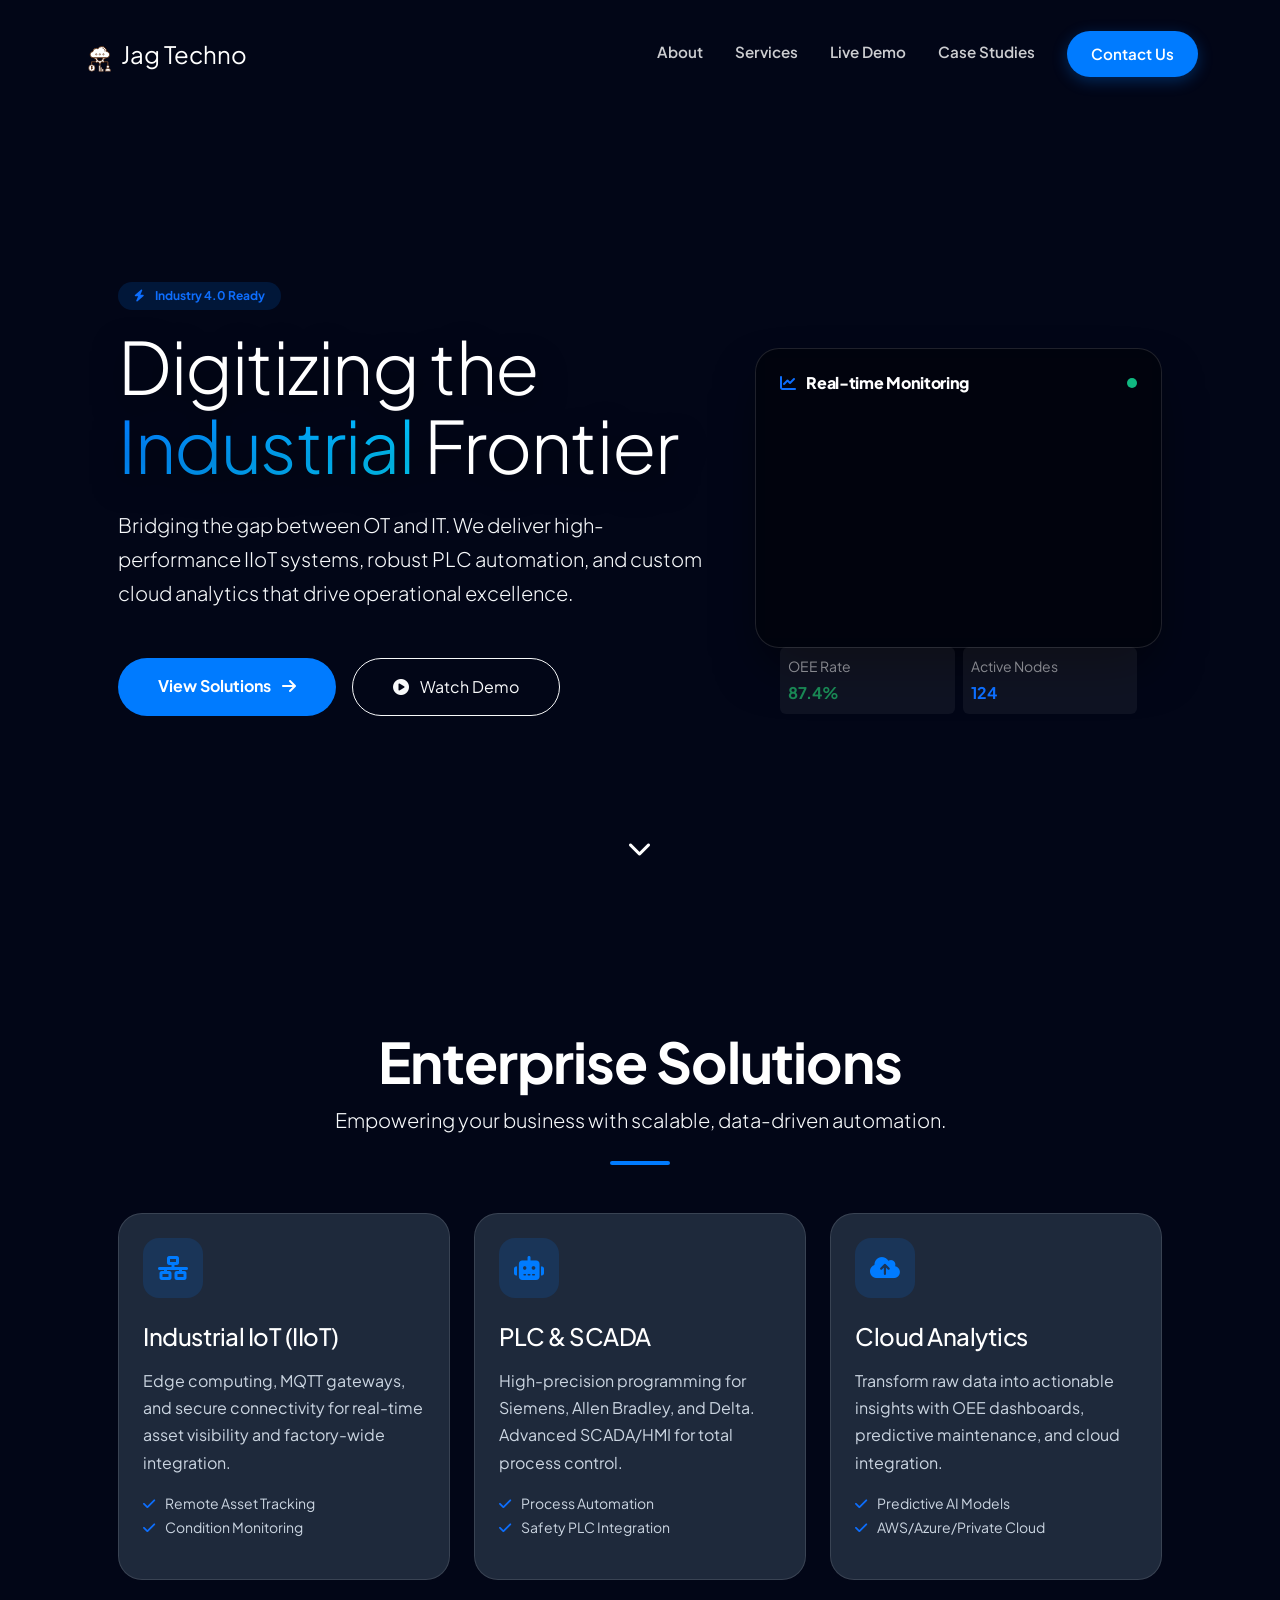
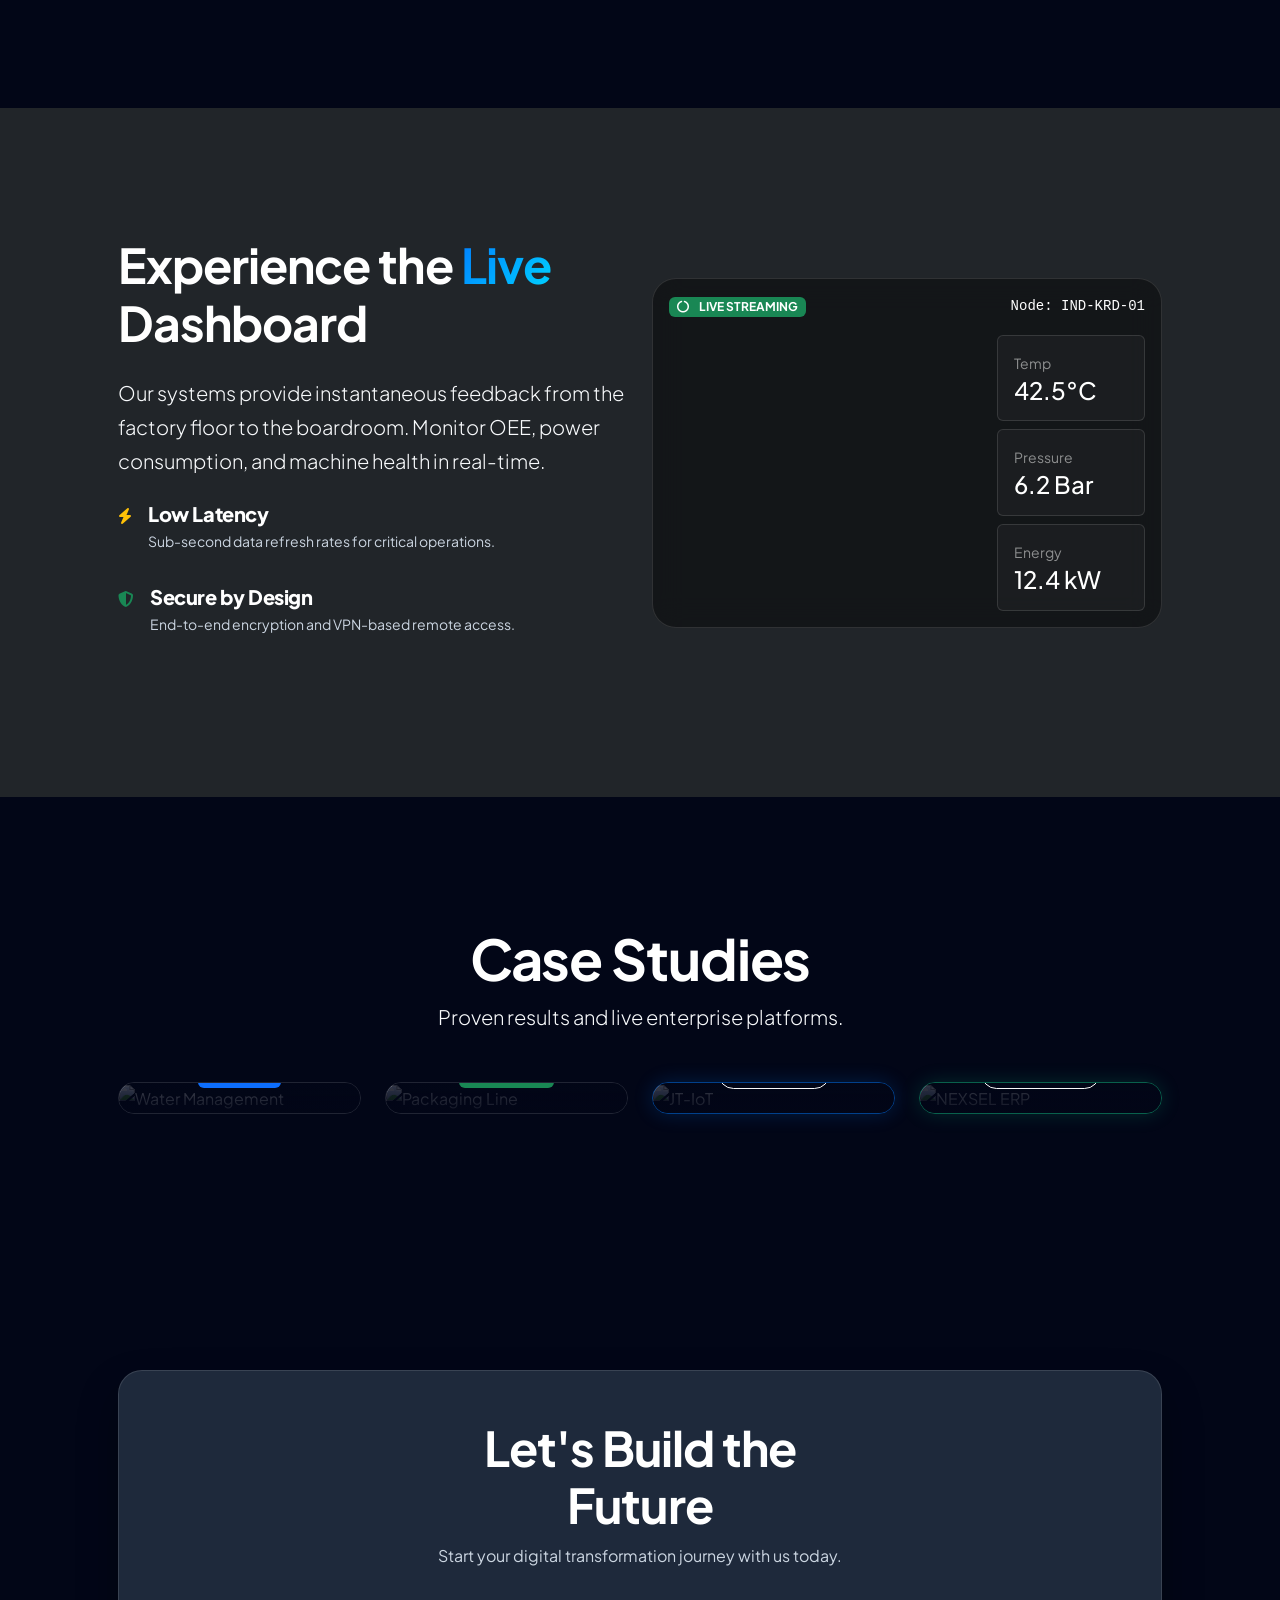
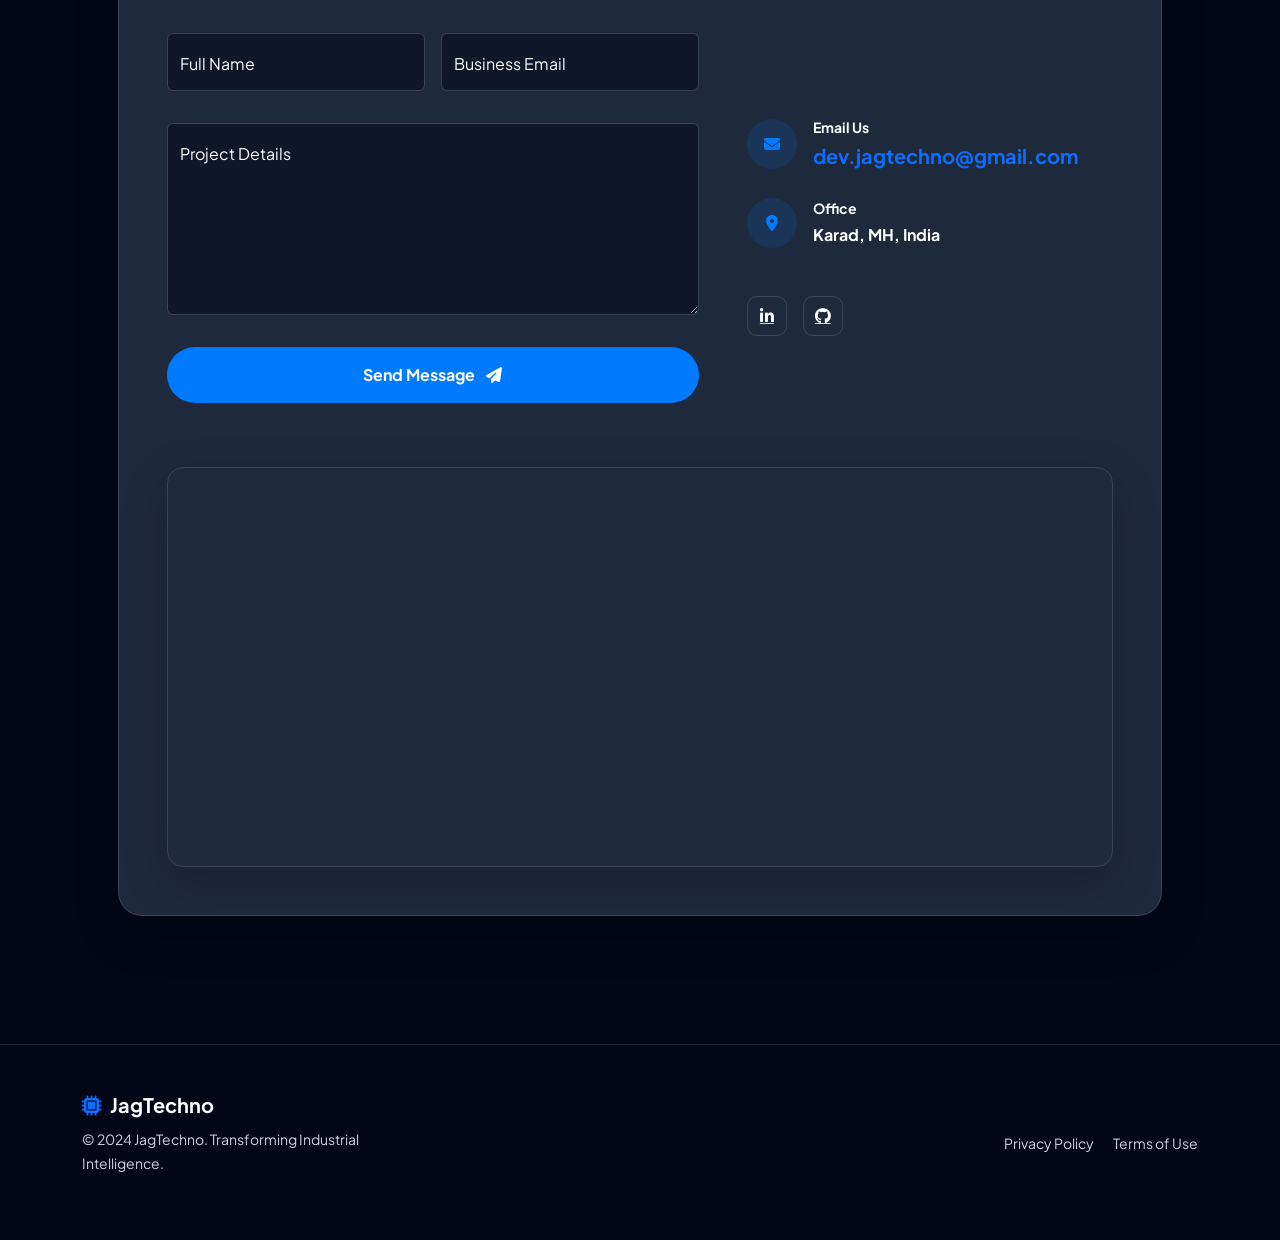
==== index.html @ 0c44462c "Complete website revamp: modernized UI with high-tech dark theme, new SVG logo, interactive IIoT das" ====
<!DOCTYPE html>
<html lang="en">
<head>
    <!-- Google Tag Manager -->
    <script async src="https://www.googletagmanager.com/gtag/js?id=G-03NF25E06E"></script>
    <script>
      window.dataLayer = window.dataLayer || [];
      function gtag(){dataLayer.push(arguments);}
      gtag('js', new Date());
      gtag('config', 'G-03NF25E06E');
    </script>
    <!-- End Google Tag Manager -->

    <meta charset="UTF-8">
    <meta name="viewport" content="width=device-width, initial-scale=1.0">
    <title>JagTechno | Next-Gen Enterprise IIoT & Industrial Automation</title>
    <meta name="description" content="JagTechno delivers next-generation IIoT, PLC Automation, and Smart Industrial solutions. Digital transformation for Industry 4.0.">
    <meta name="keywords" content="IIoT, Industrial IoT, PLC Automation, SCADA, Smart Irrigation, Precision Farming, AgriTech, Cloud Integration, Smart Manufacturing, Custom Software, Enterprise Solutions, Industry 4.0, Edge Computing, OEE Monitoring, Siemens, Allen Bradley, MES">
    <meta name="author" content="JagTechno">
    <meta name="robots" content="index, follow">

    <!-- Open Graph Tags -->
    <meta property="og:title" content="JagTechno | Intelligent Automation for Industry & Agriculture">
    <meta property="og:description" content="Trusted partner for IIoT, PLC Automation, and Smart Irrigation. Bridging OT and IT for smarter operations.">
    <meta property="og:type" content="website">
    <meta property="og:url" content="https://www.jagtechno.org">
    <meta property="og:image" content="https://www.jagtechno.org/images/og-image.jpg">

    <!-- Favicon -->
    <link rel="icon" href="/favicon.ico">

    <!-- Fonts -->
    <link rel="preconnect" href="https://fonts.googleapis.com">
    <link rel="preconnect" href="https://fonts.gstatic.com" crossorigin>
    <link href="https://fonts.googleapis.com/css2?family=Plus+Jakarta+Sans:wght@300;400;500;600;700;800&family=JetBrains+Mono:wght@400;500&display=swap" rel="stylesheet">

    <!-- CSS Libraries -->
    <link href="https://cdnjs.cloudflare.com/ajax/libs/bootstrap/5.3.2/css/bootstrap.min.css" rel="stylesheet">
    <link href="https://cdnjs.cloudflare.com/ajax/libs/font-awesome/6.4.2/css/all.min.css" rel="stylesheet">
    <link href="https://cdnjs.cloudflare.com/ajax/libs/aos/2.3.4/aos.css" rel="stylesheet">

    <!-- Custom CSS -->
    <link rel="stylesheet" href="styles.css">

    <!-- Schema Markup -->
    <script type="application/ld+json">
    {
      "@context": "https://schema.org",
      "@type": "Organization",
      "name": "JagTechno",
      "url": "https://www.jagtechno.org",
      "logo": "https://www.jagtechno.org/logo.png",
      "email": "dev.jagtechno@gmail.com",
      "address": {
        "@type": "PostalAddress",
        "addressLocality": "Karad",
        "addressCountry": "IN"
      }
    }
    </script>
</head>
<body data-bs-spy="scroll" data-bs-target="#mainNav" data-bs-offset="70">
    <!-- Background Particles -->
    <div id="particles-js"></div>

    <!-- Navigation -->
    <nav class="navbar navbar-expand-lg fixed-top" id="mainNav">
        <div class="container">
            <a class="navbar-brand d-flex align-items-center" href="#page-top">
                <img src="JagTechno_Logo.svg" alt="JagTechno Logo" height="50" class="me-1">Jag Techno
            </a>
            <div class="d-flex align-items-center order-lg-last">
                <button class="navbar-toggler ms-2" type="button" data-bs-toggle="collapse" data-bs-target="#navbarResponsive" aria-controls="navbarResponsive" aria-expanded="false" aria-label="Toggle navigation">
                    <i class="fas fa-bars"></i>
                </button>
            </div>
            <div class="collapse navbar-collapse" id="navbarResponsive">
                <ul class="navbar-nav ms-auto py-4 py-lg-0">
                    <li class="nav-item"><a class="nav-link px-lg-3" href="#about">About</a></li>
                    <li class="nav-item"><a class="nav-link px-lg-3" href="#services">Services</a></li>
                    <li class="nav-item"><a class="nav-link px-lg-3" href="#iiot-live">Live Demo</a></li>
                    <li class="nav-item"><a class="nav-link px-lg-3" href="#portfolio">Case Studies</a></li>
                    <li class="nav-item"><a class="nav-link btn-contact ms-lg-3" href="#contact">Contact Us</a></li>
                </ul>
            </div>
        </div>
    </nav>

    <!-- Hero Header -->
    <header class="masthead" id="page-top">
        <div class="container px-4 px-lg-5">
            <div class="row gx-4 gx-lg-5 align-items-center">
                <div class="col-lg-7 text-start" data-aos="fade-right">
                    <div class="badge bg-primary-soft text-primary mb-3 py-2 px-3 rounded-pill fw-bold">
                        <i class="fas fa-bolt me-2"></i> Industry 4.0 Ready
                    </div>
                    <h1 class="display-2 fw-800 text-white mb-4">Digitizing the <span class="text-gradient">Industrial</span> Frontier</h1>
                    <p class="text-white-75 mb-5 lead">Bridging the gap between OT and IT. We deliver high-performance IIoT systems, robust PLC automation, and custom cloud analytics that drive operational excellence.</p>
                    <div class="d-flex flex-wrap gap-3">
                        <a class="btn btn-primary btn-xl rounded-pill" href="#services">
                            View Solutions <i class="fas fa-arrow-right ms-2"></i>
                        </a>
                        <a class="btn btn-outline-light btn-xl rounded-pill" href="#iiot-live">
                            <i class="fas fa-play-circle me-2"></i> Watch Demo
                        </a>
                    </div>
                </div>
                <div class="col-lg-5 mt-5 mt-lg-0" data-aos="zoom-in" data-aos-delay="200">
                    <!-- Interactive Dashboard Card Preview -->
                    <div class="glass-card hero-dashboard p-4">
                        <div class="d-flex justify-content-between align-items-center mb-4">
                            <h6 class="mb-0 text-white"><i class="fas fa-chart-line me-2 text-primary"></i> Real-time Monitoring</h6>
                            <span class="status-dot pulse"></span>
                        </div>
                        <canvas id="heroChart" height="200"></canvas>
                        <div class="row g-2 mt-3">
                            <div class="col-6">
                                <div class="stat-mini p-2 rounded">
                                    <small class="d-block text-white-50">OEE Rate</small>
                                    <span class="fw-bold text-success">87.4%</span>
                                </div>
                            </div>
                            <div class="col-6">
                                <div class="stat-mini p-2 rounded">
                                    <small class="d-block text-white-50">Active Nodes</small>
                                    <span class="fw-bold text-primary">124</span>
                                </div>
                            </div>
                        </div>
                    </div>
                </div>
            </div>
        </div>
        <a class="scroll-down" href="#about"><i class="fas fa-chevron-down"></i></a>
    </header>

    <!-- Services Section (Modernized) -->
    <section class="page-section" id="services">
        <div class="container px-4 px-lg-5">
            <div class="text-center mb-5" data-aos="fade-up">
                <h2 class="display-4 fw-bold">Enterprise Solutions</h2>
                <p class="lead text-muted">Empowering your business with scalable, data-driven automation.</p>
                <div class="divider-modern mx-auto"></div>
            </div>
            <div class="row gx-4 gy-4">
                <!-- Service 1 -->
                <div class="col-lg-4 col-md-6" data-aos="fade-up" data-aos-delay="100">
                    <div class="service-card glass-card h-100 p-4">
                        <div class="icon-box mb-4"><i class="fas fa-network-wired"></i></div>
                        <h3 class="h4 mb-3">Industrial IoT (IIoT)</h3>
                        <p class="text-muted">Edge computing, MQTT gateways, and secure connectivity for real-time asset visibility and factory-wide integration.</p>
                        <ul class="list-unstyled small text-muted mt-3">
                            <li><i class="fas fa-check text-primary me-2"></i> Remote Asset Tracking</li>
                            <li><i class="fas fa-check text-primary me-2"></i> Condition Monitoring</li>
                        </ul>
                    </div>
                </div>
                <!-- Service 2 -->
                <div class="col-lg-4 col-md-6" data-aos="fade-up" data-aos-delay="200">
                    <div class="service-card glass-card h-100 p-4 active">
                        <div class="icon-box mb-4"><i class="fas fa-robot"></i></div>
                        <h3 class="h4 mb-3">PLC & SCADA</h3>
                        <p class="text-muted">High-precision programming for Siemens, Allen Bradley, and Delta. Advanced SCADA/HMI for total process control.</p>
                        <ul class="list-unstyled small text-muted mt-3">
                            <li><i class="fas fa-check text-primary me-2"></i> Process Automation</li>
                            <li><i class="fas fa-check text-primary me-2"></i> Safety PLC Integration</li>
                        </ul>
                    </div>
                </div>
                <!-- Service 3 -->
                <div class="col-lg-4 col-md-6" data-aos="fade-up" data-aos-delay="300">
                    <div class="service-card glass-card h-100 p-4">
                        <div class="icon-box mb-4"><i class="fas fa-cloud-upload-alt"></i></div>
                        <h3 class="h4 mb-3">Cloud Analytics</h3>
                        <p class="text-muted">Transform raw data into actionable insights with OEE dashboards, predictive maintenance, and cloud integration.</p>
                        <ul class="list-unstyled small text-muted mt-3">
                            <li><i class="fas fa-check text-primary me-2"></i> Predictive AI Models</li>
                            <li><i class="fas fa-check text-primary me-2"></i> AWS/Azure/Private Cloud</li>
                        </ul>
                    </div>
                </div>
            </div>
        </div>
    </section>

    <!-- Live Demo Section (New Interactivity) -->
    <section class="page-section bg-dark text-white overflow-hidden" id="iiot-live">
        <div class="container px-4 px-lg-5">
            <div class="row align-items-center">
                <div class="col-lg-6 mb-5 mb-lg-0" data-aos="fade-right">
                    <h2 class="display-5 fw-bold mb-4">Experience the <span class="text-gradient">Live</span> Dashboard</h2>
                    <p class="lead text-white-75 mb-4">Our systems provide instantaneous feedback from the factory floor to the boardroom. Monitor OEE, power consumption, and machine health in real-time.</p>
                    <div class="features-list">
                        <div class="d-flex mb-3">
                            <div class="feature-icon me-3"><i class="fas fa-bolt text-warning"></i></div>
                            <div>
                                <h5 class="mb-1">Low Latency</h5>
                                <p class="small text-white-50">Sub-second data refresh rates for critical operations.</p>
                            </div>
                        </div>
                        <div class="d-flex mb-3">
                            <div class="feature-icon me-3"><i class="fas fa-shield-alt text-success"></i></div>
                            <div>
                                <h5 class="mb-1">Secure by Design</h5>
                                <p class="small text-white-50">End-to-end encryption and VPN-based remote access.</p>
                            </div>
                        </div>
                    </div>
                </div>
                <div class="col-lg-6" data-aos="fade-left">
                    <div class="live-dashboard-frame p-3 glass-card">
                        <div class="dashboard-header d-flex justify-content-between align-items-center mb-3">
                            <span class="badge bg-success"><i class="fas fa-circle-notch fa-spin me-2"></i> LIVE STREAMING</span>
                            <small class="font-monospace">Node: IND-KRD-01</small>
                        </div>
                        <div class="row g-3">
                            <div class="col-md-8">
                                <div class="chart-container p-2 bg-black-50 rounded">
                                    <canvas id="liveOeeChart" height="250"></canvas>
                                </div>
                            </div>
                            <div class="col-md-4">
                                <div class="d-flex flex-column gap-2">
                                    <div class="metric-card p-3 rounded bg-primary-soft">
                                        <small class="d-block text-white-50">Temp</small>
                                        <div class="h4 mb-0" id="live-temp">42.5°C</div>
                                    </div>
                                    <div class="metric-card p-3 rounded bg-success-soft">
                                        <small class="d-block text-white-50">Pressure</small>
                                        <div class="h4 mb-0" id="live-pressure">6.2 Bar</div>
                                    </div>
                                    <div class="metric-card p-3 rounded bg-warning-soft">
                                        <small class="d-block text-white-50">Energy</small>
                                        <div class="h4 mb-0" id="live-energy">12.4 kW</div>
                                    </div>
                                </div>
                            </div>
                        </div>
                    </div>
                </div>
            </div>
        </div>
    </section>

    <!-- Case Studies (Modernized) -->
    <section class="page-section" id="portfolio">
        <div class="container px-4 px-lg-5">
            <div class="text-center mb-5" data-aos="fade-up">
                <h2 class="display-4 fw-bold">Case Studies</h2>
                <p class="lead text-muted">Proven results and live enterprise platforms.</p>
            </div>
            <div class="row g-4">
                <!-- Project 1 -->
                <div class="col-lg-3 col-md-6" data-aos="zoom-in" data-aos-delay="100">
                    <div class="case-card">
                        <div class="case-img-wrap">
                            <img src="https://images.unsplash.com/photo-1558444458-3005a0957b21?ixlib=rb-4.0.3&auto=format&fit=crop&w=800&q=80" alt="Water Management" class="img-fluid">
                            <div class="case-overlay p-4 text-center">
                                <h5 class="text-white">Smart Water</h5>
                                <p class="text-white-75 small">Leakage reduction by 15%.</p>
                                <span class="badge bg-primary">IIoT + Cloud</span>
                            </div>
                        </div>
                    </div>
                </div>
                <!-- Project 2 -->
                <div class="col-lg-3 col-md-6" data-aos="zoom-in" data-aos-delay="200">
                    <div class="case-card">
                        <div class="case-img-wrap">
                            <img src="https://images.unsplash.com/photo-1581092160562-40aa08e78837?ixlib=rb-4.0.3&auto=format&fit=crop&w=800&q=80" alt="Packaging Line" class="img-fluid">
                            <div class="case-overlay p-4 text-center">
                                <h5 class="text-white">Auto Packaging</h5>
                                <p class="text-white-75 small">Throughput increased by 25%.</p>
                                <span class="badge bg-success">PLC & Motion</span>
                            </div>
                        </div>
                    </div>
                </div>
                <!-- JT-IoT Login -->
                <div class="col-lg-3 col-md-6" data-aos="zoom-in" data-aos-delay="300">
                    <div class="case-card border-primary-glow">
                        <div class="case-img-wrap">
                            <img src="https://images.unsplash.com/photo-1518770660439-4636190af475?ixlib=rb-4.0.3&auto=format&fit=crop&w=800&q=80" alt="JT-IoT" class="img-fluid">
                            <div class="case-overlay p-4 text-center">
                                <h5 class="text-white">JT-IoT Portal</h5>
                                <p class="text-white-75 small">Centralized IIoT monitoring.</p>
                                <a href="https://jt-iot.jagtechno.org" target="_blank" class="btn btn-sm btn-outline-light rounded-pill mt-2">Login to IoT <i class="fas fa-external-link-alt ms-1"></i></a>
                            </div>
                        </div>
                    </div>
                </div>
                <!-- NEXSEL Login -->
                <div class="col-lg-3 col-md-6" data-aos="zoom-in" data-aos-delay="400">
                    <div class="case-card border-success-glow">
                        <div class="case-img-wrap">
                            <img src="https://images.unsplash.com/photo-1460925895917-afdab827c52f?ixlib=rb-4.0.3&auto=format&fit=crop&w=800&q=80" alt="NEXSEL ERP" class="img-fluid">
                            <div class="case-overlay p-4 text-center">
                                <h5 class="text-white">NEXSEL ERP</h5>
                                <p class="text-white-75 small">Enterprise Resource Planning.</p>
                                <a href="https://nexsel.jagtechno.org" target="_blank" class="btn btn-sm btn-outline-light rounded-pill mt-2">Login to ERP <i class="fas fa-external-link-alt ms-1"></i></a>
                            </div>
                        </div>
                    </div>
                </div>
            </div>
        </div>
    </section>

    <!-- Contact Section (Modernized) -->
    <section class="page-section" id="contact">
        <div class="container px-4 px-lg-5">
            <div class="glass-card contact-wrapper p-5" data-aos="fade-up">
                <div class="row gx-4 gx-lg-5 justify-content-center">
                    <div class="col-lg-6 text-center mb-5">
                        <h2 class="display-5 fw-bold">Let's Build the Future</h2>
                        <p class="text-muted">Start your digital transformation journey with us today.</p>
                    </div>
                </div>
                <div class="row gx-5">
                    <div class="col-lg-7">
                        <form id="contactForm" action="submit_form.php" method="POST">
                            <div class="row g-3">
                                <div class="col-md-6">
                                    <div class="form-floating mb-3">
                                        <input class="form-control" id="name" name="name" type="text" placeholder="Name" required />
                                        <label for="name">Full Name</label>
                                    </div>
                                </div>
                                <div class="col-md-6">
                                    <div class="form-floating mb-3">
                                        <input class="form-control" id="email" name="email" type="email" placeholder="Email" required />
                                        <label for="email">Business Email</label>
                                    </div>
                                </div>
                                <div class="col-12">
                                    <div class="form-floating mb-3">
                                        <textarea class="form-control" id="message" name="message" placeholder="Message" style="height: 12rem" required></textarea>
                                        <label for="message">Project Details</label>
                                    </div>
                                </div>
                                <div class="col-12">
                                    <button class="btn btn-primary btn-xl w-100 rounded-pill" id="submitButton" type="submit">
                                        Send Message <i class="fas fa-paper-plane ms-2"></i>
                                    </button>
                                </div>
                            </div>
                        </form>
                        <div id="formFeedback" class="mt-3 text-center"></div>
                    </div>
                    <div class="col-lg-5 mt-5 mt-lg-0">
                        <div class="contact-info-list h-100 d-flex flex-column justify-content-center">
                            <div class="info-item mb-4 d-flex align-items-center">
                                <div class="info-icon me-3"><i class="fas fa-envelope"></i></div>
                                <div>
                                    <small class="d-block text-white fw-bold">Email Us</small>
                                    <a href="mailto:dev.jagtechno@gmail.com" class="fw-bold text-decoration-none text-primary fs-5">dev.jagtechno@gmail.com</a>
                                </div>
                            </div>
                            <div class="info-item mb-4 d-flex align-items-center">
                                <div class="info-icon me-3"><i class="fas fa-map-marker-alt"></i></div>
                                <div>
                                    <small class="d-block text-white fw-bold">Office</small>
                                    <span class="fw-bold text-white">Karad, MH, India</span>
                                </div>
                            </div>
                            <div class="social-links d-flex gap-3 mt-4">
                                <a href="https://linkedin.com/company/jagtechno" class="social-icon"><i class="fab fa-linkedin-in text-white"></i></a>
                                <a href="https://github.com/aniketsjagtap/JagTechno" class="social-icon"><i class="fab fa-github text-white"></i></a>
                            </div>
                        </div>
                    </div>
                </div>
                <!-- Google Map Integration -->
                <div class="row mt-5">
                    <div class="col-12" data-aos="zoom-in">
                        <div class="map-container rounded-4 overflow-hidden shadow-lg" style="height: 400px; border: 1px solid var(--glass-border);">
                            <iframe 
                                src="https://www.google.com/maps/embed?pb=!1m18!1m12!1m3!1d3229.547216235821!2d74.19131937428968!3d17.2685531062194!2m3!1f0!2f0!3f0!3m2!1i1024!2i768!4f13.1!3m3!1m2!1s0x3bc1833e546db227%3A0x60286a51ec8db1c8!2sJagTechno!5e1!3m2!1sen!2sin!4v1773128761209!5m2!1sen!2sin" 
                                width="100%" 
                                height="100%" 
                                style="border:0; filter: contrast(1.2) opacity(0.9);" 
                                allowfullscreen="" 
                                loading="lazy" 
                                referrerpolicy="no-referrer-when-downgrade">
                            </iframe>
                        </div>
                    </div>
                </div>
            </div>
        </div>
    </section>

    <!-- Footer -->
    <footer class="footer py-5">
        <div class="container">
            <div class="row align-items-center">
                <div class="col-lg-4 text-lg-start">
                    <span class="fw-bold h5"><i class="fas fa-microchip me-2 text-primary"></i>JagTechno</span>
                    <p class="small text-muted mt-2">© 2024 JagTechno. Transforming Industrial Intelligence.</p>
                </div>
                <div class="col-lg-4 my-3 my-lg-0">
                    <!-- Footer Links -->
                </div>
                <div class="col-lg-4 text-lg-end">
                    <a class="text-decoration-none me-3 small text-muted" href="#!">Privacy Policy</a>
                    <a class="text-decoration-none small text-muted" href="#!">Terms of Use</a>
                </div>
            </div>
        </div>
    </footer>

    <!-- Libraries -->
    <script src="https://cdnjs.cloudflare.com/ajax/libs/bootstrap/5.3.2/js/bootstrap.bundle.min.js"></script>
    <script src="https://cdnjs.cloudflare.com/ajax/libs/aos/2.3.4/aos.js"></script>
    <script src="https://cdnjs.cloudflare.com/ajax/libs/particles.js/2.0.0/particles.min.js"></script>
    <script src="https://cdnjs.cloudflare.com/ajax/libs/Chart.js/3.9.1/chart.min.js"></script>

    <!-- Core App JS -->
    <script src="script.js"></script>
</body>
</html>
---- styles.css ----
:root {
    --primary: #007bff;
    --primary-dark: #0056b3;
    --primary-soft: rgba(0, 123, 255, 0.15);
    --secondary: #6c757d;
    --accent: #00d4ff;
    --dark: #0f172a;
    --darker: #020617;
    --light: #0f172a;
    --white: #1e293b;
    --glass: rgba(0, 0, 0, 0.4);
    --glass-border: rgba(255, 255, 255, 0.12);
    --text-main: #ffffff;
    --text-muted: #cbd5e1;
    --card-bg: #1e293b;
    --nav-bg: rgba(2, 6, 23, 0.95);
    --font-sans: 'Plus Jakarta Sans', sans-serif;
    --font-mono: 'JetBrains Mono', monospace;
    --transition: all 0.4s cubic-bezier(0.4, 0, 0.2, 1);
}

/* AOS Fallback & Base Styles */
[data-aos] {
    opacity: 1 !important;
    transform: none !important;
    visibility: visible !important;
}

body {
    font-family: var(--font-sans);
    color: var(--text-main);
    background-color: var(--darker);
    overflow-x: hidden;
    line-height: 1.7;
    transition: background-color 0.5s ease, color 0.5s ease;
}

p, .text-muted, .small {
    color: var(--text-muted) !important;
}

li {
    color: var(--text-muted);
}

.lead {
    color: #f8fafc !important;
}

/* Background Particles */
#particles-js {
    position: fixed;
    width: 100%;
    height: 100%;
    top: 0;
    left: 0;
    z-index: -1;
    background-color: var(--darker);
}

/* Typography */
h1, h2, h3, h4, h5, h6 {
    font-weight: 800;
    letter-spacing: -0.02em;
    color: #ffffff;
}

.text-gradient {
    background: linear-gradient(135deg, var(--primary) 0%, var(--accent) 100%);
    -webkit-background-clip: text;
    -webkit-text-fill-color: transparent;
}

/* Navigation */
#mainNav {
    padding: 1.5rem 0;
    transition: var(--transition);
    background: transparent;
}

#mainNav.navbar-scrolled {
    padding: 0.8rem 0;
    background: var(--nav-bg);
    backdrop-filter: blur(20px);
    border-bottom: 1px solid var(--glass-border);
}

.navbar-brand {
    font-size: 1.5rem;
    color: #ffffff !important;
}

.nav-link {
    color: rgba(255, 255, 255, 0.8) !important;
    font-weight: 600;
    font-size: 0.95rem;
    transition: var(--transition);
}

.nav-link:hover {
    color: var(--primary) !important;
}

.btn-contact {
    background: var(--primary);
    color: #ffffff !important;
    padding: 0.6rem 1.5rem !important;
    border-radius: 50px;
    box-shadow: 0 4px 15px rgba(0, 123, 255, 0.3);
}

/* Hero Section */
header.masthead {
    min-height: 100vh;
    padding: 12rem 0 6rem;
    display: flex;
    align-items: center;
    position: relative;
}

.masthead h1 {
    line-height: 1.1;
    text-shadow: 0 10px 30px rgba(0,0,0,0.5);
}

.bg-primary-soft {
    background-color: var(--primary-soft);
}

.glass-card {
    background: var(--glass);
    backdrop-filter: blur(15px);
    border: 1px solid var(--glass-border);
    border-radius: 24px;
    transition: var(--transition);
}

.hero-dashboard {
    box-shadow: 0 25px 50px -12px rgba(0, 0, 0, 0.6);
    position: relative;
    height: 300px;
}

.hero-dashboard canvas {
    max-height: 100%;
}

.chart-container {
    position: relative;
    height: 250px;
    width: 100%;
}

/* Services */
.service-card {
    background: var(--card-bg);
    border: 1px solid var(--glass-border);
    transition: var(--transition);
}

.service-card:hover {
    transform: translateY(-10px);
    border-color: var(--primary);
    box-shadow: 0 20px 30px rgba(0, 0, 0, 0.4);
    background: rgba(255, 255, 255, 0.05);
}

.icon-box {
    width: 60px;
    height: 60px;
    background: var(--primary-soft);
    color: var(--primary);
    display: flex;
    align-items: center;
    justify-content: center;
    border-radius: 16px;
    font-size: 1.5rem;
}

.divider-modern {
    width: 60px;
    height: 4px;
    background: var(--primary);
    border-radius: 2px;
    margin: 1.5rem 0;
}

/* Metrics & Live Dashboard */
.status-dot {
    width: 10px;
    height: 10px;
    background-color: #10b981;
    border-radius: 50%;
}

.pulse {
    animation: pulse-animation 2s infinite;
}

@keyframes pulse-animation {
    0% { box-shadow: 0 0 0 0 rgba(16, 185, 129, 0.7); }
    70% { box-shadow: 0 0 0 10px rgba(16, 185, 129, 0); }
    100% { box-shadow: 0 0 0 0 rgba(16, 185, 129, 0); }
}

.stat-mini {
    background: rgba(255, 255, 255, 0.05);
}

.metric-card {
    border: 1px solid var(--glass-border);
    background: rgba(255, 255, 255, 0.03);
}

/* Case Studies */
.case-card {
    border-radius: 24px;
    overflow: hidden;
    position: relative;
    cursor: pointer;
    border: 1px solid var(--glass-border);
}

.border-primary-glow {
    border-color: rgba(0, 123, 255, 0.5) !important;
    box-shadow: 0 0 20px rgba(0, 123, 255, 0.2);
}

.border-success-glow {
    border-color: rgba(16, 185, 129, 0.5) !important;
    box-shadow: 0 0 20px rgba(16, 185, 129, 0.2);
}

.case-img-wrap {
    position: relative;
    overflow: hidden;
}

.case-img-wrap img {
    transition: transform 0.6s ease;
}

.case-card:hover img {
    transform: scale(1.1);
}

.case-overlay {
    position: absolute;
    bottom: 0;
    left: 0;
    width: 100%;
    background: linear-gradient(to top, rgba(2, 6, 23, 0.95) 0%, transparent 100%);
    transition: var(--transition);
}

/* Contact */
.contact-wrapper {
    background: var(--card-bg);
    box-shadow: 0 20px 40px rgba(0,0,0,0.3);
    border: 1px solid var(--glass-border);
}

.map-container {
    transition: var(--transition);
}

.map-container:hover {
    border-color: var(--primary);
    box-shadow: 0 0 30px rgba(0, 123, 255, 0.2) !important;
}

.info-icon {
    width: 50px;
    height: 50px;
    background: var(--primary-soft);
    color: var(--primary);
    border-radius: 50%;
    display: flex;
    align-items: center;
    justify-content: center;
}

.social-icon {
    width: 40px;
    height: 40px;
    border: 1px solid var(--glass-border);
    border-radius: 10px;
    display: flex;
    align-items: center;
    justify-content: center;
    color: var(--text-muted);
    transition: var(--transition);
}

.social-icon:hover {
    background: var(--primary);
    color: #ffffff;
    border-color: var(--primary);
}

/* Buttons */
.btn-primary {
    background: var(--primary);
    border: none;
    font-weight: 700;
    transition: var(--transition);
}

.btn-primary:hover {
    background: var(--primary-dark);
    transform: translateY(-2px);
    box-shadow: 0 10px 20px rgba(0, 123, 255, 0.3);
}

.btn-xl {
    padding: 1rem 2.5rem;
}

/* Form Controls */
.form-control {
    background-color: rgba(2, 6, 23, 0.5);
    color: #ffffff;
    border: 1px solid var(--glass-border);
}

.form-control:focus {
    background-color: rgba(2, 6, 23, 0.8);
    color: #ffffff;
    border-color: var(--primary);
    box-shadow: 0 0 0 0.25rem rgba(0, 123, 255, 0.25);
}

.page-section {
    position: relative;
    z-index: 2;
    padding: 8rem 0;
}

.footer {
    position: relative;
    z-index: 2;
    background: var(--darker);
    border-top: 1px solid var(--glass-border);
}

/* Scroll Down Icon */
.scroll-down {
    position: absolute;
    bottom: 2rem;
    left: 50%;
    transform: translateX(-50%);
    color: #ffffff;
    font-size: 1.5rem;
    animation: bounce 2s infinite;
}

@keyframes bounce {
    0%, 20%, 50%, 80%, 100% {transform: translateY(0) translateX(-50%);}
    40% {transform: translateY(-10px) translateX(-50%);}
    60% {transform: translateY(-5px) translateX(-50%);}
}

/* Responsive */
@media (max-width: 991px) {
    header.masthead {
        padding-top: 8rem;
        text-align: center;
    }
    
    .masthead h1 {
        font-size: 3rem;
    }

    #mainNav {
        background: var(--darker);
        padding: 1rem 0;
    }
}
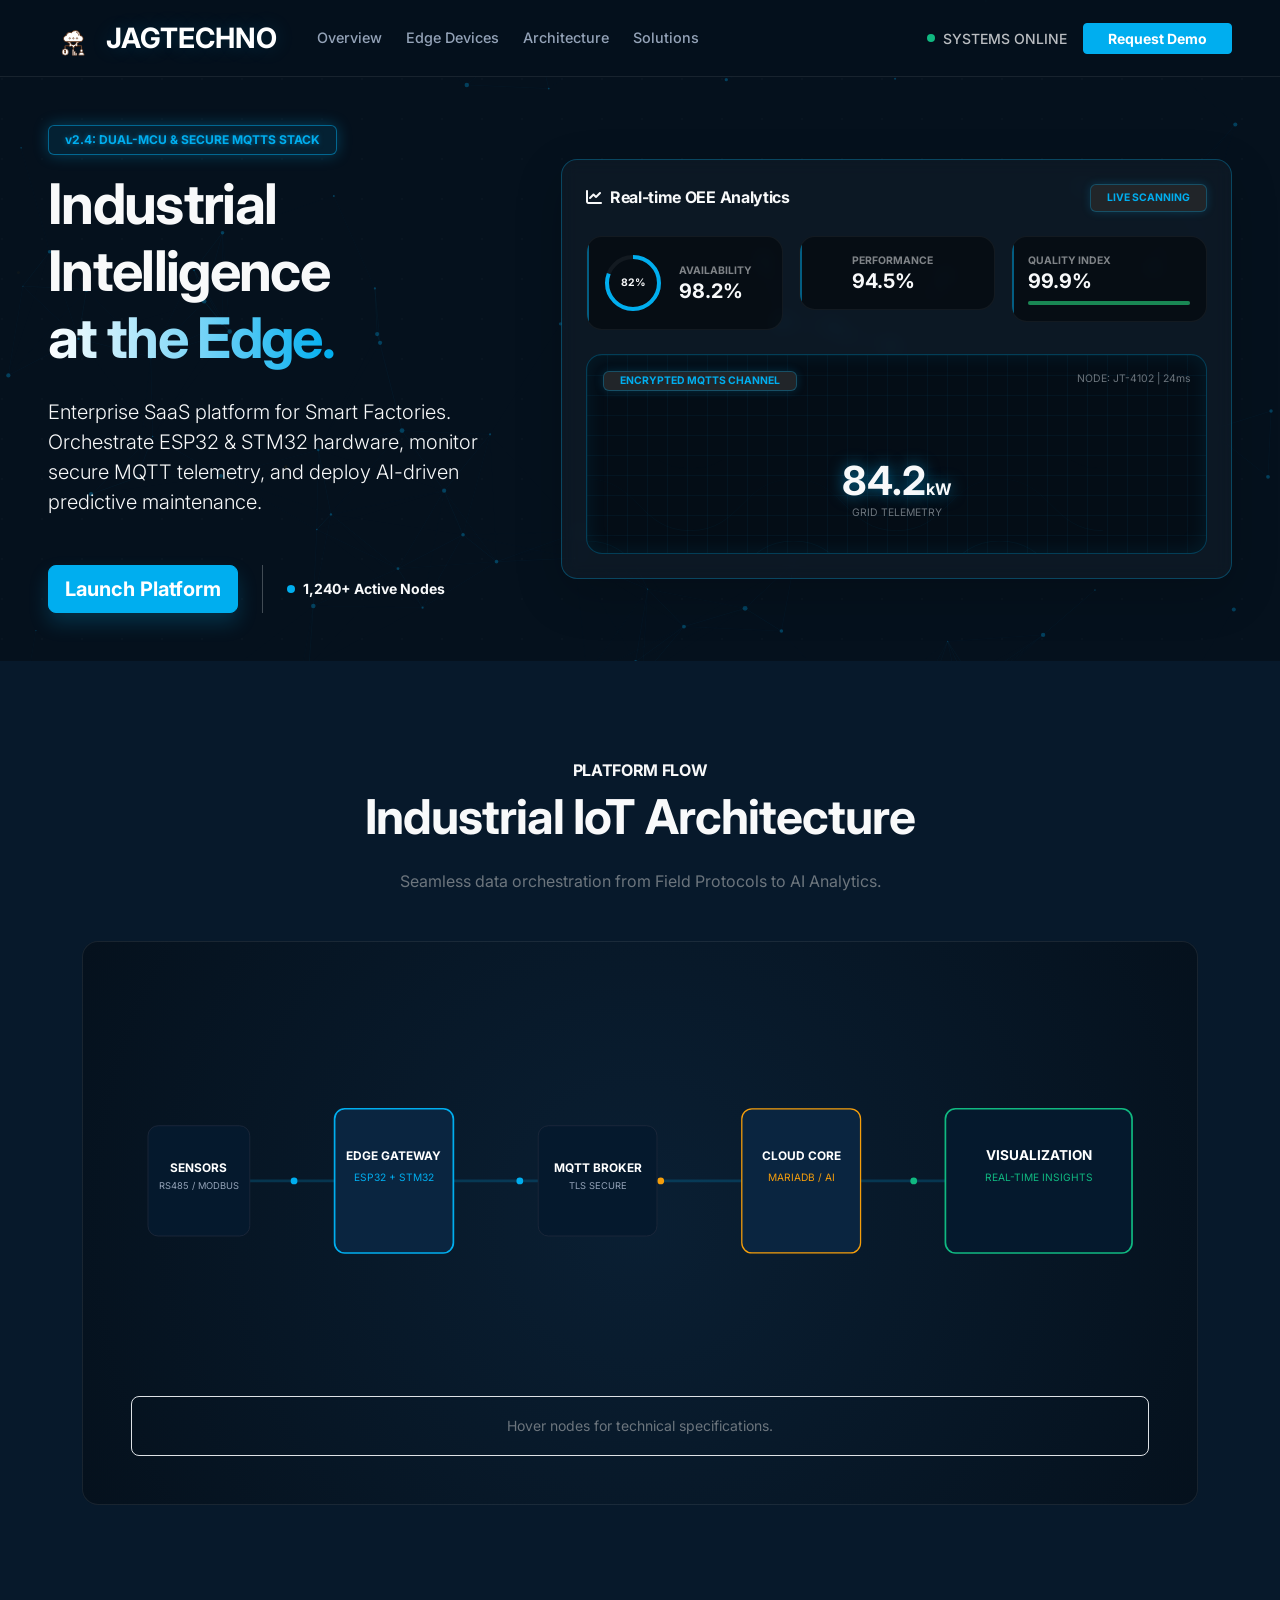
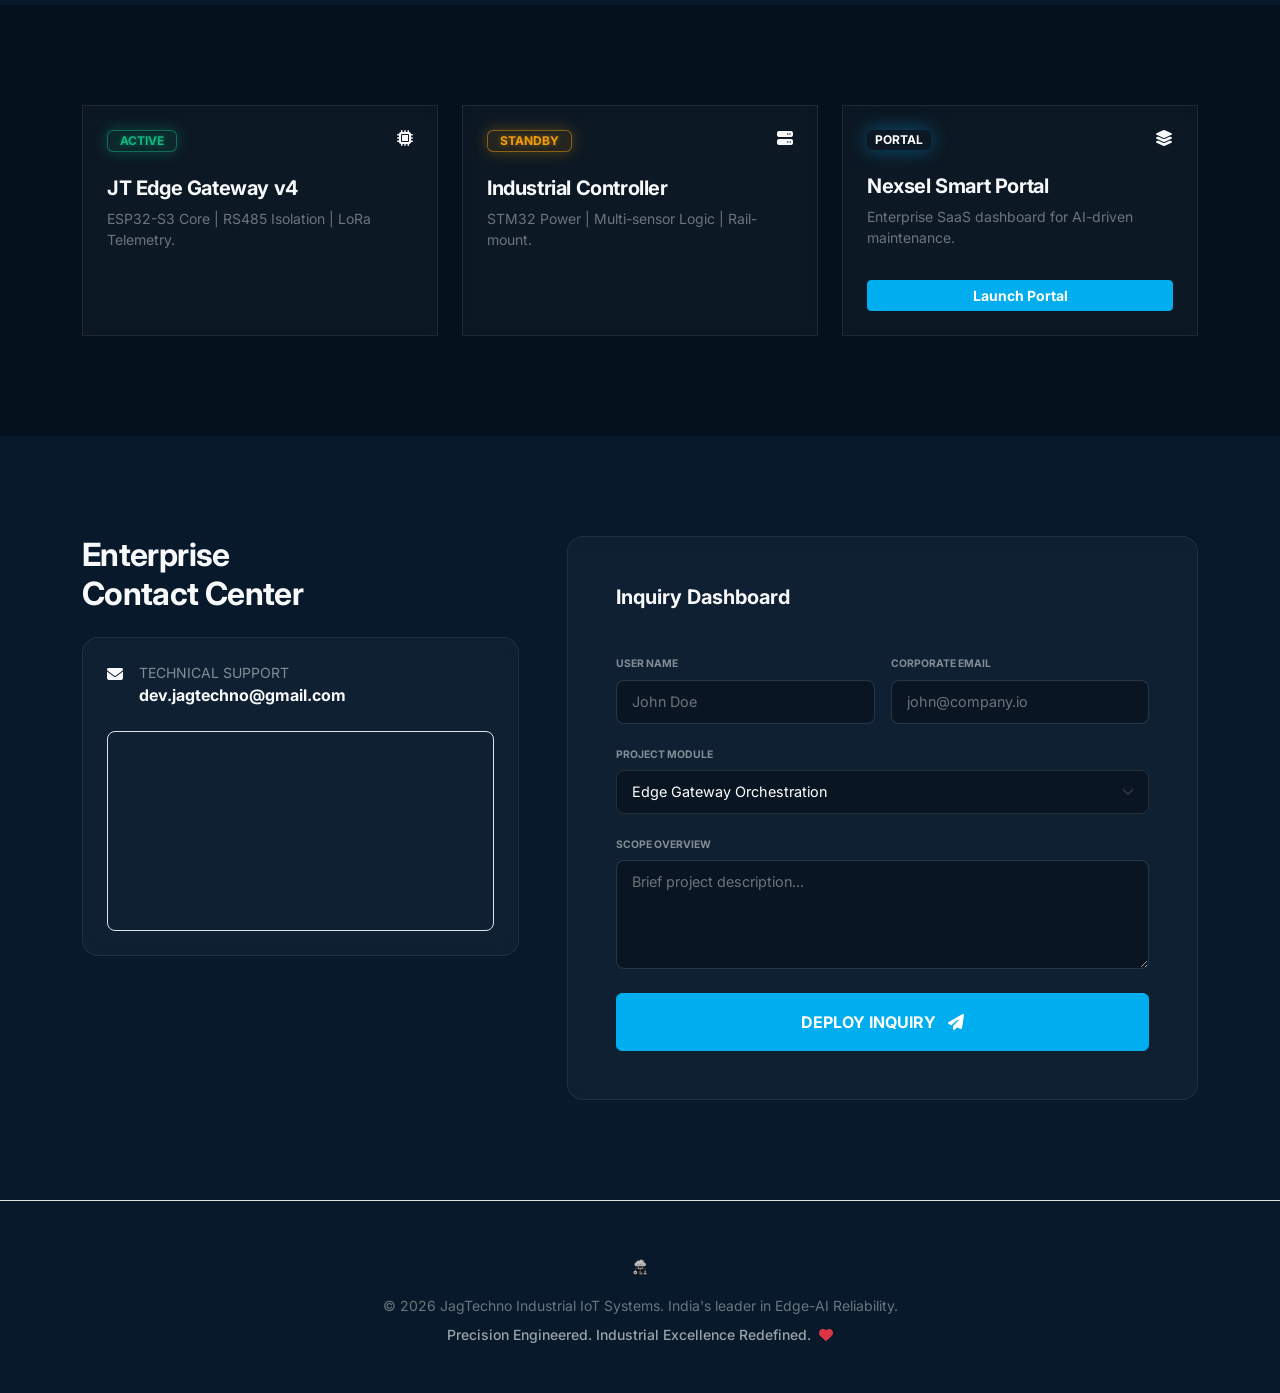
==== commit b1103515: "updated Webui with more user interactive" ====
--- a/index.html
+++ b/index.html
@@ -1,421 +1,363 @@
 <!DOCTYPE html>
 <html lang="en">
 <head>
-    <!-- Google Tag Manager -->
-    <script async src="https://www.googletagmanager.com/gtag/js?id=G-03NF25E06E"></script>
-    <script>
-      window.dataLayer = window.dataLayer || [];
-      function gtag(){dataLayer.push(arguments);}
-      gtag('js', new Date());
-      gtag('config', 'G-03NF25E06E');
-    </script>
-    <!-- End Google Tag Manager -->
-
     <meta charset="UTF-8">
     <meta name="viewport" content="width=device-width, initial-scale=1.0">
-    <title>JagTechno | Next-Gen Enterprise IIoT & Industrial Automation</title>
-    <meta name="description" content="JagTechno delivers next-generation IIoT, PLC Automation, and Smart Industrial solutions. Digital transformation for Industry 4.0.">
-    <meta name="keywords" content="IIoT, Industrial IoT, PLC Automation, SCADA, Smart Irrigation, Precision Farming, AgriTech, Cloud Integration, Smart Manufacturing, Custom Software, Enterprise Solutions, Industry 4.0, Edge Computing, OEE Monitoring, Siemens, Allen Bradley, MES">
-    <meta name="author" content="JagTechno">
+    <title>JagTechno | Industrial IoT, Edge Computing & Smart Factory Solutions</title>
+    
+    <!-- PRIMARY SEO -->
+    <meta name="description" content="JagTechno delivers high-end Industrial IoT, Edge Computing (ESP32/STM32), and AI-driven Predictive Maintenance for smart manufacturing. Secure MQTTS & TLS telemetry.">
+    <meta name="keywords" content="Industrial IoT, Edge Computing, ESP32 Industrial, STM32 Automation, Smart Manufacturing India, MQTT Telemetry, Predictive Maintenance SaaS, RS485 Modbus IoT">
+    <link rel="canonical" href="https://jagtechno.org/">
     <meta name="robots" content="index, follow">
 
-    <!-- Open Graph Tags -->
-    <meta property="og:title" content="JagTechno | Intelligent Automation for Industry & Agriculture">
-    <meta property="og:description" content="Trusted partner for IIoT, PLC Automation, and Smart Irrigation. Bridging OT and IT for smarter operations.">
+    <!-- SOCIAL / OPEN GRAPH -->
+    <meta property="og:title" content="JagTechno | Industrial IoT & Edge Automation Platform">
+    <meta property="og:description" content="Enterprise-grade Industrial IoT solutions powered by ESP32 and STM32. Deploy secure MQTT telemetry and AI analytics.">
+    <meta property="og:url" content="https://jagtechno.org/">
+    <meta property="og:site_name" content="JagTechno">
     <meta property="og:type" content="website">
-    <meta property="og:url" content="https://www.jagtechno.org">
-    <meta property="og:image" content="https://www.jagtechno.org/images/og-image.jpg">
-
-    <!-- Favicon -->
-    <link rel="icon" href="/favicon.ico">
-
-    <!-- Fonts -->
-    <link rel="preconnect" href="https://fonts.googleapis.com">
-    <link rel="preconnect" href="https://fonts.gstatic.com" crossorigin>
-    <link href="https://fonts.googleapis.com/css2?family=Plus+Jakarta+Sans:wght@300;400;500;600;700;800&family=JetBrains+Mono:wght@400;500&display=swap" rel="stylesheet">
-
-    <!-- CSS Libraries -->
-    <link href="https://cdnjs.cloudflare.com/ajax/libs/bootstrap/5.3.2/css/bootstrap.min.css" rel="stylesheet">
-    <link href="https://cdnjs.cloudflare.com/ajax/libs/font-awesome/6.4.2/css/all.min.css" rel="stylesheet">
-    <link href="https://cdnjs.cloudflare.com/ajax/libs/aos/2.3.4/aos.css" rel="stylesheet">
-
-    <!-- Custom CSS -->
-    <link rel="stylesheet" href="styles.css">
-
-    <!-- Schema Markup -->
+    <meta property="og:image" content="JagTechno_Logo.svg">
+
+    <!-- TWITTER CARD -->
+    <meta name="twitter:card" content="summary_large_image">
+    <meta name="twitter:title" content="JagTechno | Industrial IoT Solutions">
+    <meta name="twitter:description" content="Real-time edge monitoring and predictive maintenance for modern factories.">
+
+    <!-- JSON-LD STRUCTURED DATA (SEO BOOST) -->
     <script type="application/ld+json">
     {
       "@context": "https://schema.org",
       "@type": "Organization",
       "name": "JagTechno",
-      "url": "https://www.jagtechno.org",
-      "logo": "https://www.jagtechno.org/logo.png",
-      "email": "dev.jagtechno@gmail.com",
+      "url": "https://jagtechno.org",
+      "logo": "https://jagtechno.org/JagTechno_Logo.svg",
+      "description": "Industrial IoT & Edge Computing Solutions provider specializing in ESP32 and STM32 hardware and secure telemetry platforms.",
       "address": {
         "@type": "PostalAddress",
-        "addressLocality": "Karad",
+        "addressLocality": "Pune",
+        "addressRegion": "Maharashtra",
         "addressCountry": "IN"
+      },
+      "contactPoint": {
+        "@type": "ContactPoint",
+        "email": "dev.jagtechno@gmail.com",
+        "contactType": "Technical Support"
       }
     }
     </script>
+
+    <!-- CRITICAL PERFORMANCE HINTS -->
+    <link rel="preconnect" href="https://fonts.googleapis.com">
+    <link rel="preconnect" href="https://fonts.gstatic.com" crossorigin>
+    <link rel="preload" as="style" href="https://cdn.jsdelivr.net/npm/bootstrap@5.3.0/dist/css/bootstrap.min.css">
+    
+    <!-- GOOGLE FONTS -->
+    <link href="https://fonts.googleapis.com/css2?family=Inter:wght@400;500;600;700&family=JetBrains+Mono:wght@400;500&display=swap" rel="stylesheet" media="print" onload="this.media='all'">
+    
+    <!-- STYLESHEETS -->
+    <link href="https://cdn.jsdelivr.net/npm/bootstrap@5.3.0/dist/css/bootstrap.min.css" rel="stylesheet">
+    <link rel="stylesheet" href="https://cdnjs.cloudflare.com/ajax/libs/font-awesome/6.4.0/css/all.min.css" media="print" onload="this.media='all'">
+    <link rel="stylesheet" href="styles.css">
+
+    <!-- CRITICAL INLINE CSS (FASTEST PAINT) -->
+    <style>
+        :root { --dark-dashboard: #05111d; --accent: #00AEEF; }
+        body { background-color: var(--dark-dashboard); margin: 0; font-family: 'Inter', sans-serif; overflow-x: hidden; }
+        #heroCanvas { position: fixed; top: 0; left: 0; width: 100vw; height: 100vh; z-index: -1; pointer-events: none; opacity: 0.6; }
+        .navbar { background: rgba(5, 17, 29, 0.85); backdrop-filter: blur(12px); border-bottom: 1px solid rgba(255,255,255,0.08); }
+        .text-gradient { background: linear-gradient(90deg, #fff 0%, var(--accent) 100%); -webkit-background-clip: text; -webkit-text-fill-color: transparent; }
+        .display-4 { font-weight: 700; letter-spacing: -0.03em; }
+    </style>
 </head>
-<body data-bs-spy="scroll" data-bs-target="#mainNav" data-bs-offset="70">
-    <!-- Background Particles -->
-    <div id="particles-js"></div>
-
-    <!-- Navigation -->
-    <nav class="navbar navbar-expand-lg fixed-top" id="mainNav">
-        <div class="container">
-            <a class="navbar-brand d-flex align-items-center" href="#page-top">
-                <img src="JagTechno_Logo.svg" alt="JagTechno Logo" height="50" class="me-1">Jag Techno
+<body class="bg-dashboard text-light">
+    <!-- AI Neural Network Background -->
+    <canvas id="heroCanvas" aria-hidden="true"></canvas>
+
+    <!-- Header / Navigation -->
+    <nav class="navbar navbar-expand-lg sticky-top" aria-label="Main Navigation">
+        <div class="container-fluid px-lg-5">
+            <a class="navbar-brand d-flex align-items-center" href="/">
+                <img src="JagTechno_Logo.svg" alt="JagTechno Logo" height="50" width="50" class="me-2" loading="eager">
+                <span class="fw-bold fs-3 text-white">JAG<span class="text-accent">TECHNO</span></span>
             </a>
-            <div class="d-flex align-items-center order-lg-last">
-                <button class="navbar-toggler ms-2" type="button" data-bs-toggle="collapse" data-bs-target="#navbarResponsive" aria-controls="navbarResponsive" aria-expanded="false" aria-label="Toggle navigation">
-                    <i class="fas fa-bars"></i>
-                </button>
-            </div>
-            <div class="collapse navbar-collapse" id="navbarResponsive">
-                <ul class="navbar-nav ms-auto py-4 py-lg-0">
-                    <li class="nav-item"><a class="nav-link px-lg-3" href="#about">About</a></li>
-                    <li class="nav-item"><a class="nav-link px-lg-3" href="#services">Services</a></li>
-                    <li class="nav-item"><a class="nav-link px-lg-3" href="#iiot-live">Live Demo</a></li>
-                    <li class="nav-item"><a class="nav-link px-lg-3" href="#portfolio">Case Studies</a></li>
-                    <li class="nav-item"><a class="nav-link btn-contact ms-lg-3" href="#contact">Contact Us</a></li>
-                </ul>
+            <button class="navbar-toggler" type="button" data-bs-toggle="collapse" data-bs-target="#navbarNav" aria-controls="navbarNav" aria-expanded="false" aria-label="Toggle Navigation">
+                <span class="navbar-toggler-icon"></span>
+            </button>
+            <div class="collapse navbar-collapse" id="navbarNav">
+                <div class="d-none d-lg-flex ms-4 gap-4 nav-dashboard-links">
+                    <a href="#overview" class="active">Overview</a>
+                    <a href="#hardware">Edge Devices</a>
+                    <a href="#architecture">Architecture</a>
+                    <a href="#solutions">Solutions</a>
+                </div>
+                <div class="ms-auto d-flex align-items-center gap-3">
+                    <div class="status-badge d-none d-md-flex align-items-center" role="status">
+                        <span class="status-dot pulse-green" aria-hidden="true"></span>
+                        <span class="small fw-medium opacity-75">SYSTEMS ONLINE</span>
+                    </div>
+                    <a href="#contact" class="btn btn-accent btn-sm px-4">Request Demo</a>
+                </div>
             </div>
         </div>
     </nav>
 
-    <!-- Hero Header -->
-    <header class="masthead" id="page-top">
-        <div class="container px-4 px-lg-5">
-            <div class="row gx-4 gx-lg-5 align-items-center">
-                <div class="col-lg-7 text-start" data-aos="fade-right">
-                    <div class="badge bg-primary-soft text-primary mb-3 py-2 px-3 rounded-pill fw-bold">
-                        <i class="fas fa-bolt me-2"></i> Industry 4.0 Ready
-                    </div>
-                    <h1 class="display-2 fw-800 text-white mb-4">Digitizing the <span class="text-gradient">Industrial</span> Frontier</h1>
-                    <p class="text-white-75 mb-5 lead">Bridging the gap between OT and IT. We deliver high-performance IIoT systems, robust PLC automation, and custom cloud analytics that drive operational excellence.</p>
-                    <div class="d-flex flex-wrap gap-3">
-                        <a class="btn btn-primary btn-xl rounded-pill" href="#services">
-                            View Solutions <i class="fas fa-arrow-right ms-2"></i>
-                        </a>
-                        <a class="btn btn-outline-light btn-xl rounded-pill" href="#iiot-live">
-                            <i class="fas fa-play-circle me-2"></i> Watch Demo
-                        </a>
-                    </div>
-                </div>
-                <div class="col-lg-5 mt-5 mt-lg-0" data-aos="zoom-in" data-aos-delay="200">
-                    <!-- Interactive Dashboard Card Preview -->
-                    <div class="glass-card hero-dashboard p-4">
-                        <div class="d-flex justify-content-between align-items-center mb-4">
-                            <h6 class="mb-0 text-white"><i class="fas fa-chart-line me-2 text-primary"></i> Real-time Monitoring</h6>
-                            <span class="status-dot pulse"></span>
+    <main id="main-content">
+        <!-- Hero Section -->
+        <section id="overview" class="py-5 bg-grid-subtle">
+            <div class="container-fluid px-lg-5">
+                <div class="row g-5 align-items-center">
+                    <div class="col-lg-5">
+                        <div class="badge bg-accent-soft text-accent mb-3 border border-accent-soft px-3 py-2">v2.4: DUAL-MCU & SECURE MQTTS STACK</div>
+                        <h1 class="display-4 mb-4">Industrial Intelligence <br><span class="text-gradient">at the Edge.</span></h1>
+                        <p class="lead text-secondary-light mb-5">
+                            Enterprise SaaS platform for Smart Factories. Orchestrate ESP32 & STM32 hardware, monitor secure MQTT telemetry, and deploy AI-driven predictive maintenance.
+                        </p>
+                        <div class="d-flex flex-wrap gap-3">
+                            <a href="https://jt-iot.jagtechno.org" target="_blank" rel="noopener" class="btn btn-accent btn-lg shadow-accent">Launch Platform</a>
+                            <div class="vr mx-2 opacity-25 d-none d-sm-block"></div>
+                            <div class="d-flex align-items-center">
+                                <span class="status-dot pulse-blue me-2"></span>
+                                <span class="small fw-bold">1,240+ Active Nodes</span>
+                            </div>
                         </div>
-                        <canvas id="heroChart" height="200"></canvas>
-                        <div class="row g-2 mt-3">
-                            <div class="col-6">
-                                <div class="stat-mini p-2 rounded">
-                                    <small class="d-block text-white-50">OEE Rate</small>
-                                    <span class="fw-bold text-success">87.4%</span>
-                                </div>
-                            </div>
-                            <div class="col-6">
-                                <div class="stat-mini p-2 rounded">
-                                    <small class="d-block text-white-50">Active Nodes</small>
-                                    <span class="fw-bold text-primary">124</span>
-                                </div>
+                    </div>
+                    <div class="col-lg-7">
+                        <article class="dashboard-preview-card glass-card p-4 rounded-4 shadow-lg border-accent-dim">
+                            <header class="d-flex justify-content-between align-items-center mb-4">
+                                <h2 class="h6 mb-0 fw-bold"><i class="fas fa-chart-line me-2 text-accent"></i>Real-time OEE Analytics</h2>
+                                <span class="badge bg-dark border border-secondary-dark px-3 py-2 fs-xxs">LIVE SCANNING</span>
+                            </header>
+                            
+                            <!-- OEE METRICS -->
+                            <div class="row g-3 mb-4">
+                                <div class="col-md-4">
+                                    <div class="stat-widget p-3 rounded-4 d-flex align-items-center">
+                                        <div class="progress-ring-container me-3">
+                                            <svg width="60" height="60" viewBox="0 0 60 60">
+                                                <circle stroke="rgba(255,255,255,0.05)" stroke-width="4" fill="transparent" r="26" cx="30" cy="30"/>
+                                                <circle id="oee-ring" stroke="#00AEEF" stroke-width="4" stroke-dasharray="163.3" stroke-dashoffset="32" fill="transparent" r="26" cx="30" cy="30" class="progress-ring-circle" />
+                                            </svg>
+                                            <div id="oee-val-primary" class="position-absolute top-50 start-50 translate-middle fs-xxs fw-bold">82%</div>
+                                        </div>
+                                        <div>
+                                            <p class="small opacity-50 mb-0 fs-xxs fw-bold">AVAILABILITY</p>
+                                            <p id="oee-val-availability" class="h5 fw-bold mb-0">98.2%</p>
+                                        </div>
+                                    </div>
+                                </div>
+                                <div class="col-md-4">
+                                    <div class="stat-widget p-3 rounded-4 d-flex align-items-center border-left-highlight">
+                                        <div class="live-bar-container me-3">
+                                            <div class="live-bar" style="animation-delay: 0.1s"></div>
+                                            <div class="live-bar" style="animation-delay: 0.3s"></div>
+                                            <div class="live-bar" style="animation-delay: 0.2s"></div>
+                                        </div>
+                                        <div>
+                                            <p class="small opacity-50 mb-0 fs-xxs fw-bold">PERFORMANCE</p>
+                                            <p id="oee-val-performance" class="h5 fw-bold mb-0">94.5%</p>
+                                        </div>
+                                    </div>
+                                </div>
+                                <div class="col-md-4">
+                                    <div class="stat-widget p-3 rounded-4 border-left-success">
+                                        <p class="small opacity-50 mb-0 fs-xxs fw-bold">QUALITY INDEX</p>
+                                        <p id="oee-val-quality" class="h5 fw-bold mb-0">99.9%</p>
+                                        <div class="progress mt-2 bg-dark" style="height: 4px;">
+                                            <div id="oee-bar-quality" class="progress-bar bg-success" style="width: 99.9%" role="progressbar" aria-valuenow="99.9" aria-valuemin="0" aria-valuemax="100"></div>
+                                        </div>
+                                    </div>
+                                </div>
+                            </div>
+
+                            <!-- TELEMETRY VIEW -->
+                            <div class="telemetry-visual border border-accent-dim rounded-4 position-relative overflow-hidden" style="height: 200px;">
+                                <div class="scanning-line"></div>
+                                <div class="telemetry-grid"></div>
+                                <div class="position-absolute top-0 start-0 w-100 h-100 p-3 d-flex flex-column justify-content-between z-2">
+                                    <div class="d-flex justify-content-between align-items-start">
+                                        <div class="badge bg-dark border border-accent-dim text-accent fs-xxs px-3">ENCRYPTED MQTTS CHANNEL</div>
+                                        <div class="fs-xxs text-secondary">NODE: JT-4102 | 24ms</div>
+                                    </div>
+                                    <div class="text-center">
+                                        <p class="h1 mb-0 fw-bold text-accent text-shadow-glow"><span id="live-kw">84.2</span><small class="fs-6">kW</small></p>
+                                        <p class="fs-xxs text-secondary tracking-widest text-uppercase">Grid Telemetry</p>
+                                    </div>
+                                </div>
+                                <div class="telemetry-wave"></div>
+                            </div>
+                        </article>
+                    </div>
+                </div>
+            </div>
+        </section>
+
+        <!-- Interactive Architecture -->
+        <section id="architecture" class="py-100 bg-dark-alt">
+            <div class="container text-center">
+                <h6 class="text-accent fw-bold text-uppercase tracking-widest">Platform Flow</h6>
+                <h2 class="display-5 fw-bold mb-4">Industrial IoT Architecture</h2>
+                <p class="text-secondary mb-5">Seamless data orchestration from Field Protocols to AI Analytics.</p>
+                
+                <div class="architecture-svg-container glass-card p-3 p-md-5 rounded-4 border-secondary-dark">
+                    <!-- SVG Architecture with Animated Particles -->
+                    <svg viewBox="0 0 1200 450" xmlns="http://www.w3.org/2000/svg" class="w-100 h-auto" role="img" aria-label="System Architecture Diagram">
+                        <!-- Paths -->
+                        <path id="p1" d="M140 225 H240" stroke="rgba(0, 174, 239, 0.2)" stroke-width="3" fill="none" />
+                        <path id="p2" d="M380 225 H480" stroke="rgba(0, 174, 239, 0.2)" stroke-width="3" fill="none" />
+                        <path id="p3" d="M620 225 H720" stroke="rgba(0, 174, 239, 0.2)" stroke-width="3" fill="none" />
+                        <path id="p4" d="M860 225 H960" stroke="rgba(0, 174, 239, 0.2)" stroke-width="3" fill="none" />
+                        
+                        <!-- Animated Particles (The Dots) -->
+                        <circle r="4" fill="#00AEEF"><animateMotion dur="3s" repeatCount="indefinite"><mpath href="#p1"/></animateMotion></circle>
+                        <circle r="4" fill="#00AEEF"><animateMotion dur="2s" repeatCount="indefinite"><mpath href="#p2"/></animateMotion></circle>
+                        <circle r="4" fill="#F59E0B"><animateMotion dur="1.5s" repeatCount="indefinite"><mpath href="#p3"/></animateMotion></circle>
+                        <circle r="4" fill="#10B981"><animateMotion dur="2.5s" repeatCount="indefinite"><mpath href="#p4"/></animateMotion></circle>
+
+                        <!-- Nodes -->
+                        <g class="arch-node" data-target="sensors" tabindex="0">
+                            <rect x="20" y="160" width="120" height="130" rx="12" fill="#05192d" stroke="#1e293b" />
+                            <text x="80" y="215" text-anchor="middle" fill="#fff" font-size="14" font-weight="bold">SENSORS</text>
+                            <text x="80" y="235" text-anchor="middle" fill="#94a3b8" font-size="11">RS485 / MODBUS</text>
+                        </g>
+                        <g class="arch-node" data-target="edge" tabindex="0">
+                            <rect x="240" y="140" width="140" height="170" rx="12" fill="#0A2540" stroke="#00AEEF" stroke-width="2" />
+                            <text x="310" y="200" text-anchor="middle" fill="#fff" font-size="14" font-weight="bold">EDGE GATEWAY</text>
+                            <text x="310" y="225" text-anchor="middle" fill="#00AEEF" font-size="12">ESP32 + STM32</text>
+                        </g>
+                        <g class="arch-node" data-target="mqtt" tabindex="0">
+                            <rect x="480" y="160" width="140" height="130" rx="12" fill="#05192d" stroke="#1e293b" />
+                            <text x="550" y="215" text-anchor="middle" fill="#fff" font-size="14" font-weight="bold">MQTT BROKER</text>
+                            <text x="550" y="235" text-anchor="middle" fill="#94a3b8" font-size="11">TLS SECURE</text>
+                        </g>
+                        <g class="arch-node" data-target="cloud" tabindex="0">
+                            <rect x="720" y="140" width="140" height="170" rx="12" fill="#0A2540" stroke="#F59E0B" stroke-width="1.5" />
+                            <text x="790" y="200" text-anchor="middle" fill="#fff" font-size="14" font-weight="bold">CLOUD CORE</text>
+                            <text x="790" y="225" text-anchor="middle" fill="#F59E0B" font-size="12">MARIADB / AI</text>
+                        </g>
+                        <g class="arch-node" data-target="solution" tabindex="0">
+                            <rect x="960" y="140" width="220" height="170" rx="12" fill="#05192d" stroke="#10B981" stroke-width="2" />
+                            <text x="1070" y="200" text-anchor="middle" fill="#fff" font-size="16" font-weight="bold">VISUALIZATION</text>
+                            <text x="1070" y="225" text-anchor="middle" fill="#10B981" font-size="12">REAL-TIME INSIGHTS</text>
+                        </g>
+                    </svg>
+                    <div id="nodeInfo" class="mt-4 p-3 bg-dark-soft rounded-3 border border-secondary-dark min-h-60" aria-live="polite">
+                        <span class="text-secondary small">Hover nodes for technical specifications.</span>
+                    </div>
+                </div>
+            </div>
+        </section>
+
+        <!-- Devices & Hardware -->
+        <section id="hardware" class="py-100">
+            <div class="container">
+                <div class="row g-4">
+                    <div class="col-lg-4">
+                        <article class="device-card glass-card p-4 h-100">
+                            <header class="d-flex justify-content-between mb-4">
+                                <span class="badge bg-success-soft">ACTIVE</span>
+                                <i class="fas fa-microchip text-accent" aria-hidden="true"></i>
+                            </header>
+                            <h3 class="h5 fw-bold">JT Edge Gateway v4</h3>
+                            <p class="text-secondary small">ESP32-S3 Core | RS485 Isolation | LoRa Telemetry.</p>
+                        </article>
+                    </div>
+                    <div class="col-lg-4">
+                        <article class="device-card glass-card p-4 h-100">
+                            <header class="d-flex justify-content-between mb-4">
+                                <span class="badge bg-warning-soft">STANDBY</span>
+                                <i class="fas fa-server text-highlight" aria-hidden="true"></i>
+                            </header>
+                            <h3 class="h5 fw-bold">Industrial Controller</h3>
+                            <p class="text-secondary small">STM32 Power | Multi-sensor Logic | Rail-mount.</p>
+                        </article>
+                    </div>
+                    <div class="col-lg-4">
+                        <article class="device-card glass-card p-4 h-100 border-accent">
+                            <header class="d-flex justify-content-between mb-4">
+                                <span class="badge bg-accent text-white">PORTAL</span>
+                                <i class="fas fa-layer-group text-accent" aria-hidden="true"></i>
+                            </header>
+                            <h3 class="h5 fw-bold">Nexsel Smart Portal</h3>
+                            <p class="text-secondary small">Enterprise SaaS dashboard for AI-driven maintenance.</p>
+                            <a href="https://nexsel.jagtechno.org" target="_blank" rel="noopener" class="btn btn-sm btn-accent mt-3 w-100 text-white-bold">Launch Portal</a>
+                        </article>
+                    </div>
+                </div>
+            </div>
+        </section>
+
+        <!-- Contact Section -->
+        <section id="contact" class="py-100 bg-dark-alt">
+            <div class="container">
+                <div class="row g-5">
+                    <div class="col-lg-5">
+                        <h2 class="fw-bold mb-4">Enterprise <br><span class="text-accent">Contact Center</span></h2>
+                        <div class="contact-card glass-card p-4 rounded-4">
+                            <div class="d-flex mb-4">
+                                <i class="fas fa-envelope text-accent me-3 mt-1" aria-hidden="true"></i>
+                                <div>
+                                    <p class="small opacity-50 mb-0">TECHNICAL SUPPORT</p>
+                                    <p class="fw-bold mb-0">dev.jagtechno@gmail.com</p>
+                                </div>
+                            </div>
+                            <div class="rounded-3 overflow-hidden border border-secondary-dark" style="height: 200px;">
+                                <iframe title="JagTechno Headquarters Map" src="https://www.google.com/maps/embed?pb=!1m18!1m12!1m3!1d3229.547216235821!2d74.19131937428968!3d17.2685531062194!2m3!1f0!2f0!3f0!3m2!1i1024!2i768!4f13.1!3m3!1m2!1s0x3bc1833e546db227%3A0x60286a51ec8db1c8!2sJagTechno!5e1!3m2!1sen!2sin!4v1773141526431!5m2!1sen!2sin" 
+                                    width="100%" height="100%" style="border:0;" allowfullscreen="" loading="lazy"></iframe>
                             </div>
                         </div>
                     </div>
-                </div>
-            </div>
-        </div>
-        <a class="scroll-down" href="#about"><i class="fas fa-chevron-down"></i></a>
-    </header>
-
-    <!-- Services Section (Modernized) -->
-    <section class="page-section" id="services">
-        <div class="container px-4 px-lg-5">
-            <div class="text-center mb-5" data-aos="fade-up">
-                <h2 class="display-4 fw-bold">Enterprise Solutions</h2>
-                <p class="lead text-muted">Empowering your business with scalable, data-driven automation.</p>
-                <div class="divider-modern mx-auto"></div>
-            </div>
-            <div class="row gx-4 gy-4">
-                <!-- Service 1 -->
-                <div class="col-lg-4 col-md-6" data-aos="fade-up" data-aos-delay="100">
-                    <div class="service-card glass-card h-100 p-4">
-                        <div class="icon-box mb-4"><i class="fas fa-network-wired"></i></div>
-                        <h3 class="h4 mb-3">Industrial IoT (IIoT)</h3>
-                        <p class="text-muted">Edge computing, MQTT gateways, and secure connectivity for real-time asset visibility and factory-wide integration.</p>
-                        <ul class="list-unstyled small text-muted mt-3">
-                            <li><i class="fas fa-check text-primary me-2"></i> Remote Asset Tracking</li>
-                            <li><i class="fas fa-check text-primary me-2"></i> Condition Monitoring</li>
-                        </ul>
-                    </div>
-                </div>
-                <!-- Service 2 -->
-                <div class="col-lg-4 col-md-6" data-aos="fade-up" data-aos-delay="200">
-                    <div class="service-card glass-card h-100 p-4 active">
-                        <div class="icon-box mb-4"><i class="fas fa-robot"></i></div>
-                        <h3 class="h4 mb-3">PLC & SCADA</h3>
-                        <p class="text-muted">High-precision programming for Siemens, Allen Bradley, and Delta. Advanced SCADA/HMI for total process control.</p>
-                        <ul class="list-unstyled small text-muted mt-3">
-                            <li><i class="fas fa-check text-primary me-2"></i> Process Automation</li>
-                            <li><i class="fas fa-check text-primary me-2"></i> Safety PLC Integration</li>
-                        </ul>
-                    </div>
-                </div>
-                <!-- Service 3 -->
-                <div class="col-lg-4 col-md-6" data-aos="fade-up" data-aos-delay="300">
-                    <div class="service-card glass-card h-100 p-4">
-                        <div class="icon-box mb-4"><i class="fas fa-cloud-upload-alt"></i></div>
-                        <h3 class="h4 mb-3">Cloud Analytics</h3>
-                        <p class="text-muted">Transform raw data into actionable insights with OEE dashboards, predictive maintenance, and cloud integration.</p>
-                        <ul class="list-unstyled small text-muted mt-3">
-                            <li><i class="fas fa-check text-primary me-2"></i> Predictive AI Models</li>
-                            <li><i class="fas fa-check text-primary me-2"></i> AWS/Azure/Private Cloud</li>
-                        </ul>
-                    </div>
-                </div>
-            </div>
-        </div>
-    </section>
-
-    <!-- Live Demo Section (New Interactivity) -->
-    <section class="page-section bg-dark text-white overflow-hidden" id="iiot-live">
-        <div class="container px-4 px-lg-5">
-            <div class="row align-items-center">
-                <div class="col-lg-6 mb-5 mb-lg-0" data-aos="fade-right">
-                    <h2 class="display-5 fw-bold mb-4">Experience the <span class="text-gradient">Live</span> Dashboard</h2>
-                    <p class="lead text-white-75 mb-4">Our systems provide instantaneous feedback from the factory floor to the boardroom. Monitor OEE, power consumption, and machine health in real-time.</p>
-                    <div class="features-list">
-                        <div class="d-flex mb-3">
-                            <div class="feature-icon me-3"><i class="fas fa-bolt text-warning"></i></div>
-                            <div>
-                                <h5 class="mb-1">Low Latency</h5>
-                                <p class="small text-white-50">Sub-second data refresh rates for critical operations.</p>
-                            </div>
-                        </div>
-                        <div class="d-flex mb-3">
-                            <div class="feature-icon me-3"><i class="fas fa-shield-alt text-success"></i></div>
-                            <div>
-                                <h5 class="mb-1">Secure by Design</h5>
-                                <p class="small text-white-50">End-to-end encryption and VPN-based remote access.</p>
-                            </div>
-                        </div>
-                    </div>
-                </div>
-                <div class="col-lg-6" data-aos="fade-left">
-                    <div class="live-dashboard-frame p-3 glass-card">
-                        <div class="dashboard-header d-flex justify-content-between align-items-center mb-3">
-                            <span class="badge bg-success"><i class="fas fa-circle-notch fa-spin me-2"></i> LIVE STREAMING</span>
-                            <small class="font-monospace">Node: IND-KRD-01</small>
-                        </div>
-                        <div class="row g-3">
-                            <div class="col-md-8">
-                                <div class="chart-container p-2 bg-black-50 rounded">
-                                    <canvas id="liveOeeChart" height="250"></canvas>
-                                </div>
-                            </div>
-                            <div class="col-md-4">
-                                <div class="d-flex flex-column gap-2">
-                                    <div class="metric-card p-3 rounded bg-primary-soft">
-                                        <small class="d-block text-white-50">Temp</small>
-                                        <div class="h4 mb-0" id="live-temp">42.5°C</div>
-                                    </div>
-                                    <div class="metric-card p-3 rounded bg-success-soft">
-                                        <small class="d-block text-white-50">Pressure</small>
-                                        <div class="h4 mb-0" id="live-pressure">6.2 Bar</div>
-                                    </div>
-                                    <div class="metric-card p-3 rounded bg-warning-soft">
-                                        <small class="d-block text-white-50">Energy</small>
-                                        <div class="h4 mb-0" id="live-energy">12.4 kW</div>
-                                    </div>
-                                </div>
-                            </div>
-                        </div>
-                    </div>
-                </div>
-            </div>
-        </div>
-    </section>
-
-    <!-- Case Studies (Modernized) -->
-    <section class="page-section" id="portfolio">
-        <div class="container px-4 px-lg-5">
-            <div class="text-center mb-5" data-aos="fade-up">
-                <h2 class="display-4 fw-bold">Case Studies</h2>
-                <p class="lead text-muted">Proven results and live enterprise platforms.</p>
-            </div>
-            <div class="row g-4">
-                <!-- Project 1 -->
-                <div class="col-lg-3 col-md-6" data-aos="zoom-in" data-aos-delay="100">
-                    <div class="case-card">
-                        <div class="case-img-wrap">
-                            <img src="https://images.unsplash.com/photo-1558444458-3005a0957b21?ixlib=rb-4.0.3&auto=format&fit=crop&w=800&q=80" alt="Water Management" class="img-fluid">
-                            <div class="case-overlay p-4 text-center">
-                                <h5 class="text-white">Smart Water</h5>
-                                <p class="text-white-75 small">Leakage reduction by 15%.</p>
-                                <span class="badge bg-primary">IIoT + Cloud</span>
-                            </div>
-                        </div>
-                    </div>
-                </div>
-                <!-- Project 2 -->
-                <div class="col-lg-3 col-md-6" data-aos="zoom-in" data-aos-delay="200">
-                    <div class="case-card">
-                        <div class="case-img-wrap">
-                            <img src="https://images.unsplash.com/photo-1581092160562-40aa08e78837?ixlib=rb-4.0.3&auto=format&fit=crop&w=800&q=80" alt="Packaging Line" class="img-fluid">
-                            <div class="case-overlay p-4 text-center">
-                                <h5 class="text-white">Auto Packaging</h5>
-                                <p class="text-white-75 small">Throughput increased by 25%.</p>
-                                <span class="badge bg-success">PLC & Motion</span>
-                            </div>
-                        </div>
-                    </div>
-                </div>
-                <!-- JT-IoT Login -->
-                <div class="col-lg-3 col-md-6" data-aos="zoom-in" data-aos-delay="300">
-                    <div class="case-card border-primary-glow">
-                        <div class="case-img-wrap">
-                            <img src="https://images.unsplash.com/photo-1518770660439-4636190af475?ixlib=rb-4.0.3&auto=format&fit=crop&w=800&q=80" alt="JT-IoT" class="img-fluid">
-                            <div class="case-overlay p-4 text-center">
-                                <h5 class="text-white">JT-IoT Portal</h5>
-                                <p class="text-white-75 small">Centralized IIoT monitoring.</p>
-                                <a href="https://jt-iot.jagtechno.org" target="_blank" class="btn btn-sm btn-outline-light rounded-pill mt-2">Login to IoT <i class="fas fa-external-link-alt ms-1"></i></a>
-                            </div>
-                        </div>
-                    </div>
-                </div>
-                <!-- NEXSEL Login -->
-                <div class="col-lg-3 col-md-6" data-aos="zoom-in" data-aos-delay="400">
-                    <div class="case-card border-success-glow">
-                        <div class="case-img-wrap">
-                            <img src="https://images.unsplash.com/photo-1460925895917-afdab827c52f?ixlib=rb-4.0.3&auto=format&fit=crop&w=800&q=80" alt="NEXSEL ERP" class="img-fluid">
-                            <div class="case-overlay p-4 text-center">
-                                <h5 class="text-white">NEXSEL ERP</h5>
-                                <p class="text-white-75 small">Enterprise Resource Planning.</p>
-                                <a href="https://nexsel.jagtechno.org" target="_blank" class="btn btn-sm btn-outline-light rounded-pill mt-2">Login to ERP <i class="fas fa-external-link-alt ms-1"></i></a>
-                            </div>
-                        </div>
-                    </div>
-                </div>
-            </div>
-        </div>
-    </section>
-
-    <!-- Contact Section (Modernized) -->
-    <section class="page-section" id="contact">
-        <div class="container px-4 px-lg-5">
-            <div class="glass-card contact-wrapper p-5" data-aos="fade-up">
-                <div class="row gx-4 gx-lg-5 justify-content-center">
-                    <div class="col-lg-6 text-center mb-5">
-                        <h2 class="display-5 fw-bold">Let's Build the Future</h2>
-                        <p class="text-muted">Start your digital transformation journey with us today.</p>
-                    </div>
-                </div>
-                <div class="row gx-5">
                     <div class="col-lg-7">
-                        <form id="contactForm" action="submit_form.php" method="POST">
-                            <div class="row g-3">
-                                <div class="col-md-6">
-                                    <div class="form-floating mb-3">
-                                        <input class="form-control" id="name" name="name" type="text" placeholder="Name" required />
-                                        <label for="name">Full Name</label>
-                                    </div>
-                                </div>
-                                <div class="col-md-6">
-                                    <div class="form-floating mb-3">
-                                        <input class="form-control" id="email" name="email" type="email" placeholder="Email" required />
-                                        <label for="email">Business Email</label>
-                                    </div>
-                                </div>
-                                <div class="col-12">
-                                    <div class="form-floating mb-3">
-                                        <textarea class="form-control" id="message" name="message" placeholder="Message" style="height: 12rem" required></textarea>
-                                        <label for="message">Project Details</label>
-                                    </div>
-                                </div>
-                                <div class="col-12">
-                                    <button class="btn btn-primary btn-xl w-100 rounded-pill" id="submitButton" type="submit">
-                                        Send Message <i class="fas fa-paper-plane ms-2"></i>
-                                    </button>
-                                </div>
-                            </div>
+                        <form class="glass-card p-4 p-md-5 rounded-4" action="submit_form.php" method="POST">
+                            <fieldset>
+                                <legend class="h5 fw-bold mb-4">Inquiry Dashboard</legend>
+                                <div class="row g-3">
+                                    <div class="col-md-6">
+                                        <label for="name" class="form-label fs-xxs fw-bold opacity-50">USER NAME</label>
+                                        <input type="text" id="name" name="name" required class="form-control" placeholder="John Doe">
+                                    </div>
+                                    <div class="col-md-6">
+                                        <label for="email" class="form-label fs-xxs fw-bold opacity-50">CORPORATE EMAIL</label>
+                                        <input type="email" id="email" name="email" required class="form-control" placeholder="john@company.io">
+                                    </div>
+                                    <div class="col-12">
+                                        <label for="subject" class="form-label fs-xxs fw-bold opacity-50">PROJECT MODULE</label>
+                                        <select id="subject" name="subject" class="form-select">
+                                            <option>Edge Gateway Orchestration</option>
+                                            <option>AI Maintenance Engine</option>
+                                            <option>Custom STM32 Development</option>
+                                        </select>
+                                    </div>
+                                    <div class="col-12">
+                                        <label for="message" class="form-label fs-xxs fw-bold opacity-50">SCOPE OVERVIEW</label>
+                                        <textarea id="message" name="message" required class="form-control" rows="4" placeholder="Brief project description..."></textarea>
+                                    </div>
+                                    <div class="col-12">
+                                        <button type="submit" class="btn btn-accent w-100 py-3 fw-bold mt-2 text-white">DEPLOY INQUIRY <i class="fas fa-paper-plane ms-2"></i></button>
+                                    </div>
+                                </div>
+                            </fieldset>
                         </form>
-                        <div id="formFeedback" class="mt-3 text-center"></div>
-                    </div>
-                    <div class="col-lg-5 mt-5 mt-lg-0">
-                        <div class="contact-info-list h-100 d-flex flex-column justify-content-center">
-                            <div class="info-item mb-4 d-flex align-items-center">
-                                <div class="info-icon me-3"><i class="fas fa-envelope"></i></div>
-                                <div>
-                                    <small class="d-block text-white fw-bold">Email Us</small>
-                                    <a href="mailto:dev.jagtechno@gmail.com" class="fw-bold text-decoration-none text-primary fs-5">dev.jagtechno@gmail.com</a>
-                                </div>
-                            </div>
-                            <div class="info-item mb-4 d-flex align-items-center">
-                                <div class="info-icon me-3"><i class="fas fa-map-marker-alt"></i></div>
-                                <div>
-                                    <small class="d-block text-white fw-bold">Office</small>
-                                    <span class="fw-bold text-white">Karad, MH, India</span>
-                                </div>
-                            </div>
-                            <div class="social-links d-flex gap-3 mt-4">
-                                <a href="https://linkedin.com/company/jagtechno" class="social-icon"><i class="fab fa-linkedin-in text-white"></i></a>
-                                <a href="https://github.com/aniketsjagtap/JagTechno" class="social-icon"><i class="fab fa-github text-white"></i></a>
-                            </div>
-                        </div>
-                    </div>
-                </div>
-                <!-- Google Map Integration -->
-                <div class="row mt-5">
-                    <div class="col-12" data-aos="zoom-in">
-                        <div class="map-container rounded-4 overflow-hidden shadow-lg" style="height: 400px; border: 1px solid var(--glass-border);">
-                            <iframe 
-                                src="https://www.google.com/maps/embed?pb=!1m18!1m12!1m3!1d3229.547216235821!2d74.19131937428968!3d17.2685531062194!2m3!1f0!2f0!3f0!3m2!1i1024!2i768!4f13.1!3m3!1m2!1s0x3bc1833e546db227%3A0x60286a51ec8db1c8!2sJagTechno!5e1!3m2!1sen!2sin!4v1773128761209!5m2!1sen!2sin" 
-                                width="100%" 
-                                height="100%" 
-                                style="border:0; filter: contrast(1.2) opacity(0.9);" 
-                                allowfullscreen="" 
-                                loading="lazy" 
-                                referrerpolicy="no-referrer-when-downgrade">
-                            </iframe>
-                        </div>
-                    </div>
-                </div>
-            </div>
-        </div>
-    </section>
-
-    <!-- Footer -->
-    <footer class="footer py-5">
-        <div class="container">
-            <div class="row align-items-center">
-                <div class="col-lg-4 text-lg-start">
-                    <span class="fw-bold h5"><i class="fas fa-microchip me-2 text-primary"></i>JagTechno</span>
-                    <p class="small text-muted mt-2">© 2024 JagTechno. Transforming Industrial Intelligence.</p>
-                </div>
-                <div class="col-lg-4 my-3 my-lg-0">
-                    <!-- Footer Links -->
-                </div>
-                <div class="col-lg-4 text-lg-end">
-                    <a class="text-decoration-none me-3 small text-muted" href="#!">Privacy Policy</a>
-                    <a class="text-decoration-none small text-muted" href="#!">Terms of Use</a>
-                </div>
-            </div>
+                    </div>
+                </div>
+            </div>
+        </section>
+    </main>
+
+    <footer class="py-5 bg-dark-alt border-top border-secondary-dark">
+        <div class="container text-center">
+            <div class="mb-3">
+                <img src="JagTechno_Logo.svg" alt="JagTechno Logo" height="30" width="30" class="opacity-75">
+            </div>
+            <p class="text-secondary small mb-2">&copy; 2026 JagTechno Industrial IoT Systems. India's leader in Edge-AI Reliability.</p>
+            <p class="small fw-medium tracking-wide mb-0" style="color: rgba(255,255,255,0.6);">
+                Precision Engineered. Industrial Excellence Redefined. <i class="fas fa-heart text-danger ms-1 animate-pulse"></i>
+            </p>
         </div>
     </footer>
 
-    <!-- Libraries -->
-    <script src="https://cdnjs.cloudflare.com/ajax/libs/bootstrap/5.3.2/js/bootstrap.bundle.min.js"></script>
-    <script src="https://cdnjs.cloudflare.com/ajax/libs/aos/2.3.4/aos.js"></script>
-    <script src="https://cdnjs.cloudflare.com/ajax/libs/particles.js/2.0.0/particles.min.js"></script>
-    <script src="https://cdnjs.cloudflare.com/ajax/libs/Chart.js/3.9.1/chart.min.js"></script>
-
-    <!-- Core App JS -->
-    <script src="script.js"></script>
+    <!-- SCRIPTS -->
+    <script src="https://cdn.jsdelivr.net/npm/bootstrap@5.3.0/dist/js/bootstrap.bundle.min.js" defer></script>
+    <script src="script.js" defer></script>
 </body>
 </html>
--- a/styles.css
+++ b/styles.css
@@ -1,378 +1,361 @@
 :root {
-    --primary: #007bff;
-    --primary-dark: #0056b3;
-    --primary-soft: rgba(0, 123, 255, 0.15);
-    --secondary: #6c757d;
-    --accent: #00d4ff;
-    --dark: #0f172a;
-    --darker: #020617;
-    --light: #0f172a;
-    --white: #1e293b;
-    --glass: rgba(0, 0, 0, 0.4);
-    --glass-border: rgba(255, 255, 255, 0.12);
-    --text-main: #ffffff;
-    --text-muted: #cbd5e1;
-    --card-bg: #1e293b;
-    --nav-bg: rgba(2, 6, 23, 0.95);
-    --font-sans: 'Plus Jakarta Sans', sans-serif;
-    --font-mono: 'JetBrains Mono', monospace;
-    --transition: all 0.4s cubic-bezier(0.4, 0, 0.2, 1);
-}
-
-/* AOS Fallback & Base Styles */
-[data-aos] {
-    opacity: 1 !important;
-    transform: none !important;
-    visibility: visible !important;
-}
-
-body {
-    font-family: var(--font-sans);
-    color: var(--text-main);
-    background-color: var(--darker);
-    overflow-x: hidden;
-    line-height: 1.7;
-    transition: background-color 0.5s ease, color 0.5s ease;
-}
-
-p, .text-muted, .small {
-    color: var(--text-muted) !important;
-}
-
-li {
-    color: var(--text-muted);
-}
-
-.lead {
-    color: #f8fafc !important;
-}
-
-/* Background Particles */
-#particles-js {
+    --primary-bg: #0A2540;
+    --dark-dashboard: #05111d;
+    --dark-alt: #07192b;
+    --accent: #00AEEF;
+    --accent-dim: rgba(0, 174, 239, 0.3);
+    --accent-soft: rgba(0, 174, 239, 0.1);
+    --highlight: #F59E0B;
+    --success: #10B981;
+    --danger: #EF4444;
+    --text-main: #FFFFFF;
+    --text-secondary: #94a3b8;
+    --border-color: rgba(255, 255, 255, 0.08);
+}
+
+/* Global AI Background */
+#heroCanvas {
     position: fixed;
-    width: 100%;
-    height: 100%;
     top: 0;
     left: 0;
+    width: 100vw;
+    height: 100vh;
     z-index: -1;
-    background-color: var(--darker);
+    pointer-events: none;
+    opacity: 0.6;
+}
+
+main {
+    position: relative;
+    z-index: 1;
+}
+
+/* Background Effects */
+.bg-dashboard { background-color: var(--dark-dashboard); }
+.bg-grid-subtle {
+    background-image: radial-gradient(circle at 2px 2px, rgba(255,255,255,0.02) 1px, transparent 0);
+    background-size: 40px 40px;
 }
 
 /* Typography */
-h1, h2, h3, h4, h5, h6 {
-    font-weight: 800;
-    letter-spacing: -0.02em;
-    color: #ffffff;
-}
-
+h1, h2, h3, h4, h5, h6 { font-weight: 700; letter-spacing: -0.02em; }
+.fs-xs { font-size: 0.75rem; }
 .text-gradient {
-    background: linear-gradient(135deg, var(--primary) 0%, var(--accent) 100%);
+    background: linear-gradient(90deg, #fff 0%, var(--accent) 100%);
     -webkit-background-clip: text;
-    -webkit-text-fill-color: transparent;
-}
-
-/* Navigation */
-#mainNav {
-    padding: 1.5rem 0;
-    transition: var(--transition);
-    background: transparent;
-}
-
-#mainNav.navbar-scrolled {
-    padding: 0.8rem 0;
-    background: var(--nav-bg);
-    backdrop-filter: blur(20px);
-    border-bottom: 1px solid var(--glass-border);
-}
-
-.navbar-brand {
-    font-size: 1.5rem;
-    color: #ffffff !important;
-}
-
-.nav-link {
-    color: rgba(255, 255, 255, 0.8) !important;
-    font-weight: 600;
-    font-size: 0.95rem;
-    transition: var(--transition);
-}
-
-.nav-link:hover {
-    color: var(--primary) !important;
-}
-
-.btn-contact {
-    background: var(--primary);
-    color: #ffffff !important;
-    padding: 0.6rem 1.5rem !important;
-    border-radius: 50px;
-    box-shadow: 0 4px 15px rgba(0, 123, 255, 0.3);
-}
-
-/* Hero Section */
-header.masthead {
-    min-height: 100vh;
-    padding: 12rem 0 6rem;
-    display: flex;
-    align-items: center;
-    position: relative;
-}
-
-.masthead h1 {
-    line-height: 1.1;
-    text-shadow: 0 10px 30px rgba(0,0,0,0.5);
-}
-
-.bg-primary-soft {
-    background-color: var(--primary-soft);
-}
-
-.glass-card {
-    background: var(--glass);
-    backdrop-filter: blur(15px);
-    border: 1px solid var(--glass-border);
-    border-radius: 24px;
-    transition: var(--transition);
-}
-
-.hero-dashboard {
-    box-shadow: 0 25px 50px -12px rgba(0, 0, 0, 0.6);
-    position: relative;
-    height: 300px;
-}
-
-.hero-dashboard canvas {
-    max-height: 100%;
-}
-
-.chart-container {
-    position: relative;
-    height: 250px;
-    width: 100%;
-}
-
-/* Services */
-.service-card {
-    background: var(--card-bg);
-    border: 1px solid var(--glass-border);
-    transition: var(--transition);
-}
-
-.service-card:hover {
-    transform: translateY(-10px);
-    border-color: var(--primary);
-    box-shadow: 0 20px 30px rgba(0, 0, 0, 0.4);
-    background: rgba(255, 255, 255, 0.05);
-}
-
-.icon-box {
-    width: 60px;
-    height: 60px;
-    background: var(--primary-soft);
-    color: var(--primary);
-    display: flex;
-    align-items: center;
-    justify-content: center;
-    border-radius: 16px;
-    font-size: 1.5rem;
-}
-
-.divider-modern {
-    width: 60px;
-    height: 4px;
-    background: var(--primary);
-    border-radius: 2px;
-    margin: 1.5rem 0;
-}
-
-/* Metrics & Live Dashboard */
+    -webkit-fill-color: transparent;
+}
+
+/* Navbar */
+.bg-blur {
+    background: rgba(5, 17, 29, 0.8);
+    backdrop-filter: blur(12px);
+}
+
+.nav-dashboard-links a {
+    color: var(--text-secondary);
+    text-decoration: none;
+    font-size: 0.9rem;
+    font-weight: 500;
+    transition: color 0.3s;
+}
+
+/* Enhanced Navbar Brand */
+.navbar-brand span {
+    color: #FFFFFF !important;
+    text-shadow: 0 0 20px rgba(0, 174, 239, 0.2);
+}
+
+/* Glowing Status Badges */
+.bg-success-soft { 
+    background: rgba(16, 185, 129, 0.1) !important;
+    border: 1px solid rgba(16, 185, 129, 0.5) !important;
+    color: #10B981 !important;
+    box-shadow: 0 0 15px rgba(16, 185, 129, 0.3);
+    text-shadow: 0 0 5px rgba(16, 185, 129, 0.5);
+    font-weight: 700;
+    padding: 4px 12px !important;
+}
+
+.bg-warning-soft {
+    background: rgba(245, 158, 11, 0.1) !important;
+    border: 1px solid rgba(245, 158, 11, 0.5) !important;
+    color: #F59E0B !important;
+    box-shadow: 0 0 15px rgba(245, 158, 11, 0.3);
+    text-shadow: 0 0 5px rgba(245, 158, 11, 0.5);
+    font-weight: 700;
+    padding: 4px 12px !important;
+}
+
+.bg-accent-soft {
+    background: rgba(0, 174, 239, 0.1) !important;
+    border: 1px solid rgba(0, 174, 239, 0.5) !important;
+    color: #00AEEF !important;
+    box-shadow: 0 0 15px rgba(0, 174, 239, 0.3);
+    text-shadow: 0 0 5px rgba(0, 174, 239, 0.5);
+}
+
+/* Specific Badge Overrides */
+.badge.bg-dark {
+    border-color: var(--accent-dim) !important;
+    box-shadow: 0 0 10px rgba(0, 174, 239, 0.2);
+    color: var(--accent) !important;
+}
+
+.badge.bg-accent {
+    box-shadow: 0 0 20px rgba(0, 174, 239, 0.4);
+}
+
+.text-shadow-glow {
+    text-shadow: 0 0 15px rgba(0, 174, 239, 0.6);
+}
+
+/* Form Input Visibility */
+.form-control, .form-select {
+    background-color: rgba(0, 0, 0, 0.3) !important;
+    color: #FFFFFF !important;
+    border: 1px solid rgba(255, 255, 255, 0.1);
+}
+
+.form-control::placeholder {
+    color: rgba(255, 255, 255, 0.4) !important;
+}
+
+.form-control:focus {
+    background-color: rgba(0, 0, 0, 0.5) !important;
+    border-color: var(--accent);
+    box-shadow: 0 0 10px rgba(0, 174, 239, 0.2);
+}
+
+/* Visibility Utilities */
+.text-white-bold {
+    color: #FFFFFF !important;
+    font-weight: 700;
+}
 .status-dot {
-    width: 10px;
-    height: 10px;
-    background-color: #10b981;
+    width: 8px;
+    height: 8px;
     border-radius: 50%;
-}
-
-.pulse {
-    animation: pulse-animation 2s infinite;
-}
-
-@keyframes pulse-animation {
+    display: inline-block;
+    margin-right: 8px;
+}
+
+.pulse-green { background-color: var(--success); animation: pulseGreen 2s infinite; }
+.pulse-blue { background-color: var(--accent); animation: pulseBlue 2s infinite; }
+
+@keyframes pulseGreen {
     0% { box-shadow: 0 0 0 0 rgba(16, 185, 129, 0.7); }
     70% { box-shadow: 0 0 0 10px rgba(16, 185, 129, 0); }
     100% { box-shadow: 0 0 0 0 rgba(16, 185, 129, 0); }
 }
 
-.stat-mini {
-    background: rgba(255, 255, 255, 0.05);
-}
-
-.metric-card {
-    border: 1px solid var(--glass-border);
+@keyframes pulseBlue {
+    0% { box-shadow: 0 0 0 0 rgba(0, 174, 239, 0.7); }
+    70% { box-shadow: 0 0 0 10px rgba(0, 174, 239, 0); }
+    100% { box-shadow: 0 0 0 0 rgba(0, 174, 239, 0); }
+}
+
+/* Cards & Widgets */
+.glass-card {
     background: rgba(255, 255, 255, 0.03);
-}
-
-/* Case Studies */
-.case-card {
-    border-radius: 24px;
-    overflow: hidden;
-    position: relative;
+    border: 1px solid var(--border-color);
+    backdrop-filter: blur(8px);
+    transition: transform 0.3s ease, border-color 0.3s ease;
+}
+
+.dashboard-preview-card {
+    border: 1px solid var(--accent-dim);
+    box-shadow: 0 25px 50px -12px rgba(0, 0, 0, 0.5);
+}
+
+.stat-widget {
+    background: rgba(0, 0, 0, 0.2);
+}
+
+.border-accent-dim { border-color: var(--accent-dim) !important; }
+
+/* SVG Architecture */
+.architecture-svg-container {
+    background: radial-gradient(circle at 50% 50%, #0a1f33 0%, #05111d 100%);
+}
+
+.arch-node {
     cursor: pointer;
-    border: 1px solid var(--glass-border);
-}
-
-.border-primary-glow {
-    border-color: rgba(0, 123, 255, 0.5) !important;
-    box-shadow: 0 0 20px rgba(0, 123, 255, 0.2);
-}
-
-.border-success-glow {
-    border-color: rgba(16, 185, 129, 0.5) !important;
-    box-shadow: 0 0 20px rgba(16, 185, 129, 0.2);
-}
-
-.case-img-wrap {
-    position: relative;
-    overflow: hidden;
-}
-
-.case-img-wrap img {
-    transition: transform 0.6s ease;
-}
-
-.case-card:hover img {
-    transform: scale(1.1);
-}
-
-.case-overlay {
+    transition: transform 0.2s;
+}
+
+.arch-node:hover {
+    transform: translateY(-5px);
+}
+
+.arch-node:hover rect {
+    stroke: var(--accent);
+    fill: rgba(0, 174, 239, 0.1);
+}
+
+.flow-particle {
+    filter: drop-shadow(0 0 5px var(--accent));
+}
+
+/* Device Cards */
+.device-card:hover {
+    border-color: var(--accent);
+    transform: translateY(-5px);
+}
+
+.bg-success-soft { background: rgba(16, 185, 129, 0.1); }
+.bg-warning-soft { background: rgba(245, 158, 11, 0.1); }
+
+/* Buttons */
+.btn-accent {
+    background-color: var(--accent);
+    border-color: var(--accent);
+    color: #fff !important;
+    font-weight: 700;
+}
+
+/* Telemetry Visual Styles */
+.telemetry-visual {
+    background: radial-gradient(circle at center, rgba(0, 174, 239, 0.1) 0%, rgba(5, 17, 29, 1) 100%) !important;
+}
+
+.telemetry-grid {
+    position: absolute;
+    top: 0;
+    left: 0;
+    width: 200%;
+    height: 100%;
+    background-image: 
+        linear-gradient(rgba(0, 174, 239, 0.05) 1px, transparent 1px),
+        linear-gradient(90deg, rgba(0, 174, 239, 0.05) 1px, transparent 1px);
+    background-size: 20px 20px;
+    animation: gridScroll 10s linear infinite;
+}
+
+.telemetry-wave {
     position: absolute;
     bottom: 0;
     left: 0;
     width: 100%;
-    background: linear-gradient(to top, rgba(2, 6, 23, 0.95) 0%, transparent 100%);
-    transition: var(--transition);
-}
-
-/* Contact */
-.contact-wrapper {
-    background: var(--card-bg);
-    box-shadow: 0 20px 40px rgba(0,0,0,0.3);
-    border: 1px solid var(--glass-border);
-}
-
-.map-container {
-    transition: var(--transition);
-}
-
-.map-container:hover {
-    border-color: var(--primary);
-    box-shadow: 0 0 30px rgba(0, 123, 255, 0.2) !important;
-}
-
-.info-icon {
-    width: 50px;
-    height: 50px;
-    background: var(--primary-soft);
-    color: var(--primary);
-    border-radius: 50%;
+    height: 100%;
+    background: linear-gradient(0deg, rgba(0, 174, 239, 0.1) 0%, transparent 50%);
+    mask-image: url('data:image/svg+xml;utf8,<svg viewBox="0 0 1200 120" xmlns="http://www.w3.org/2000/svg"><path d="M0 0c100 0 100 100 200 100s100-100 200-100 100 100 200 100 100-100 200-100 100 100 200 100" stroke="black" fill="none"/></svg>');
+}
+
+@keyframes gridScroll {
+    from { transform: translateX(0); }
+    to { transform: translateX(-50%); }
+}
+
+@keyframes pulse {
+    0% { transform: scale(1); opacity: 0.7; }
+    50% { transform: scale(1.1); opacity: 1; }
+    100% { transform: scale(1); opacity: 0.7; }
+}
+
+.animate-pulse {
+    animation: pulse 2s ease-in-out infinite;
+}
+
+/* Advanced Dashboard Widgets */
+.stat-widget {
+    background: rgba(0, 0, 0, 0.4);
+    border: 1px solid rgba(255, 255, 255, 0.05);
+    position: relative;
+    overflow: hidden;
+}
+
+.stat-widget::before {
+    content: '';
+    position: absolute;
+    top: 0;
+    left: 0;
+    width: 2px;
+    height: 100%;
+    background: var(--accent);
+    opacity: 0.5;
+}
+
+/* Circular Progress */
+.progress-ring-container {
+    position: relative;
+    width: 60px;
+    height: 60px;
+}
+
+.progress-ring-circle {
+    transition: stroke-dashoffset 0.35s;
+    transform: rotate(-90deg);
+    transform-origin: 50% 50%;
+}
+
+/* Telemetry Scanning Effect */
+.telemetry-visual {
+    background: #040d16 !important;
+    box-shadow: inset 0 0 20px rgba(0, 174, 239, 0.1);
+}
+
+.scanning-line {
+    position: absolute;
+    top: 0;
+    left: -100%;
+    width: 100%;
+    height: 100%;
+    background: linear-gradient(90deg, transparent, rgba(0, 174, 239, 0.1), transparent);
+    animation: scan 3s linear infinite;
+    z-index: 1;
+}
+
+@keyframes scan {
+    from { left: -100%; }
+    to { left: 100%; }
+}
+
+/* Live Fluctuating Bars */
+.live-bar-container {
     display: flex;
-    align-items: center;
-    justify-content: center;
-}
-
-.social-icon {
-    width: 40px;
+    align-items: flex-end;
+    gap: 4px;
     height: 40px;
-    border: 1px solid var(--glass-border);
-    border-radius: 10px;
-    display: flex;
-    align-items: center;
-    justify-content: center;
-    color: var(--text-muted);
-    transition: var(--transition);
-}
-
-.social-icon:hover {
-    background: var(--primary);
-    color: #ffffff;
-    border-color: var(--primary);
-}
-
-/* Buttons */
-.btn-primary {
-    background: var(--primary);
-    border: none;
-    font-weight: 700;
-    transition: var(--transition);
-}
-
-.btn-primary:hover {
-    background: var(--primary-dark);
-    transform: translateY(-2px);
-    box-shadow: 0 10px 20px rgba(0, 123, 255, 0.3);
-}
-
-.btn-xl {
-    padding: 1rem 2.5rem;
-}
+}
+
+.live-bar {
+    width: 4px;
+    background: var(--accent);
+    border-radius: 2px;
+    animation: fluctuate 1.5s ease-in-out infinite alternate;
+}
+
+@keyframes fluctuate {
+    0% { height: 20%; opacity: 0.4; }
+    100% { height: 100%; opacity: 1; }
+}
+
+.fs-xxs { font-size: 0.65rem; }
+.tracking-tight { letter-spacing: -0.01em; }
+
+.shadow-accent { box-shadow: 0 10px 20px rgba(0, 174, 239, 0.2); }
 
 /* Form Controls */
-.form-control {
-    background-color: rgba(2, 6, 23, 0.5);
-    color: #ffffff;
-    border: 1px solid var(--glass-border);
+.form-control, .form-select {
+    padding: 10px 15px;
+    font-size: 0.9rem;
+    border-radius: 8px;
 }
 
 .form-control:focus {
-    background-color: rgba(2, 6, 23, 0.8);
-    color: #ffffff;
-    border-color: var(--primary);
-    box-shadow: 0 0 0 0.25rem rgba(0, 123, 255, 0.25);
-}
-
-.page-section {
-    position: relative;
-    z-index: 2;
-    padding: 8rem 0;
-}
-
-.footer {
-    position: relative;
-    z-index: 2;
-    background: var(--darker);
-    border-top: 1px solid var(--glass-border);
-}
-
-/* Scroll Down Icon */
-.scroll-down {
-    position: absolute;
-    bottom: 2rem;
-    left: 50%;
-    transform: translateX(-50%);
-    color: #ffffff;
-    font-size: 1.5rem;
-    animation: bounce 2s infinite;
-}
-
-@keyframes bounce {
-    0%, 20%, 50%, 80%, 100% {transform: translateY(0) translateX(-50%);}
-    40% {transform: translateY(-10px) translateX(-50%);}
-    60% {transform: translateY(-5px) translateX(-50%);}
-}
-
-/* Responsive */
-@media (max-width: 991px) {
-    header.masthead {
-        padding-top: 8rem;
-        text-align: center;
-    }
-    
-    .masthead h1 {
-        font-size: 3rem;
-    }
-
-    #mainNav {
-        background: var(--darker);
-        padding: 1rem 0;
-    }
-}
+    background-color: var(--dark-alt);
+    border-color: var(--accent);
+    box-shadow: 0 0 0 2px var(--accent-soft);
+    color: white;
+}
+
+/* Utilities */
+.py-100 { padding: 100px 0; }
+.bg-dark-alt { background-color: var(--dark-alt); }
+.min-h-60 { min-height: 60px; }
+
+.border-bottom-accent { border-bottom: 3px solid var(--accent) !important; }
+.border-bottom-success { border-bottom: 3px solid var(--success) !important; }
+.border-bottom-warning { border-bottom: 3px solid var(--highlight) !important; }
+.border-bottom-blue { border-bottom: 3px solid #3b82f6 !important; }
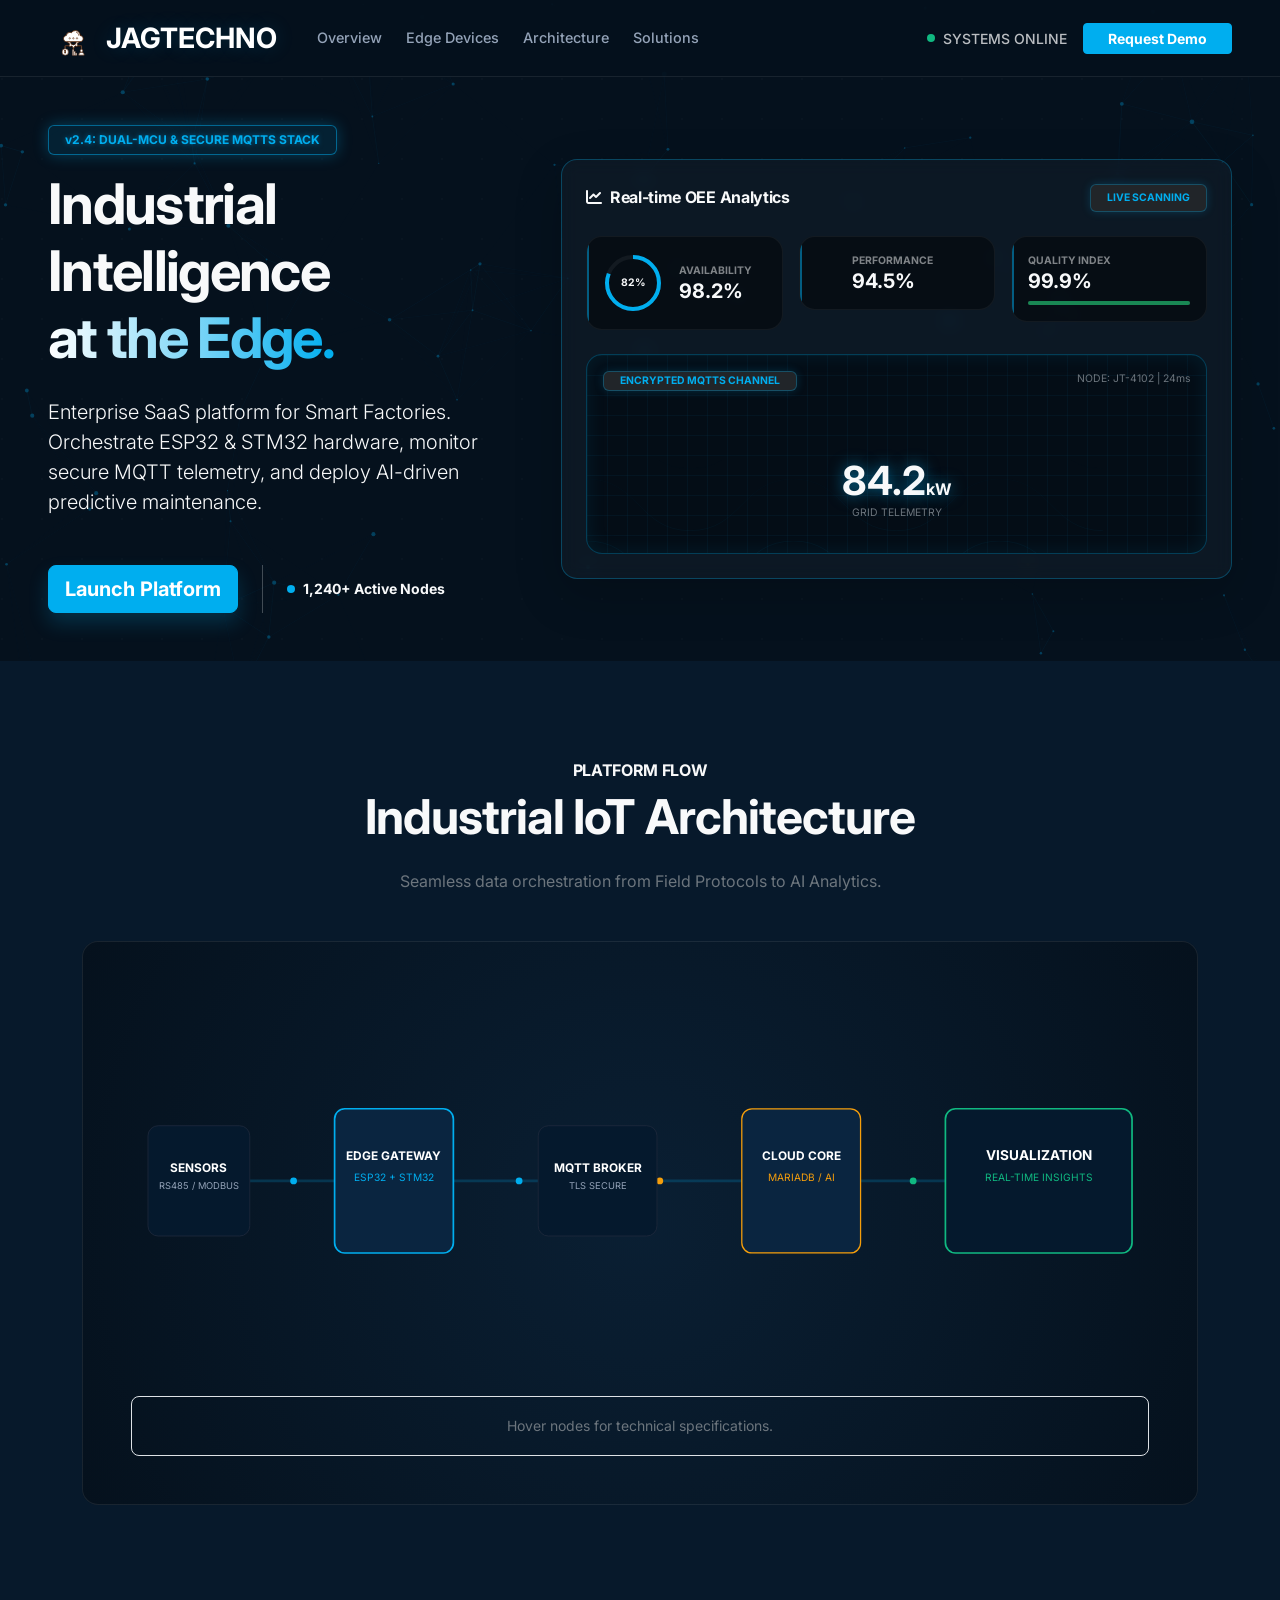
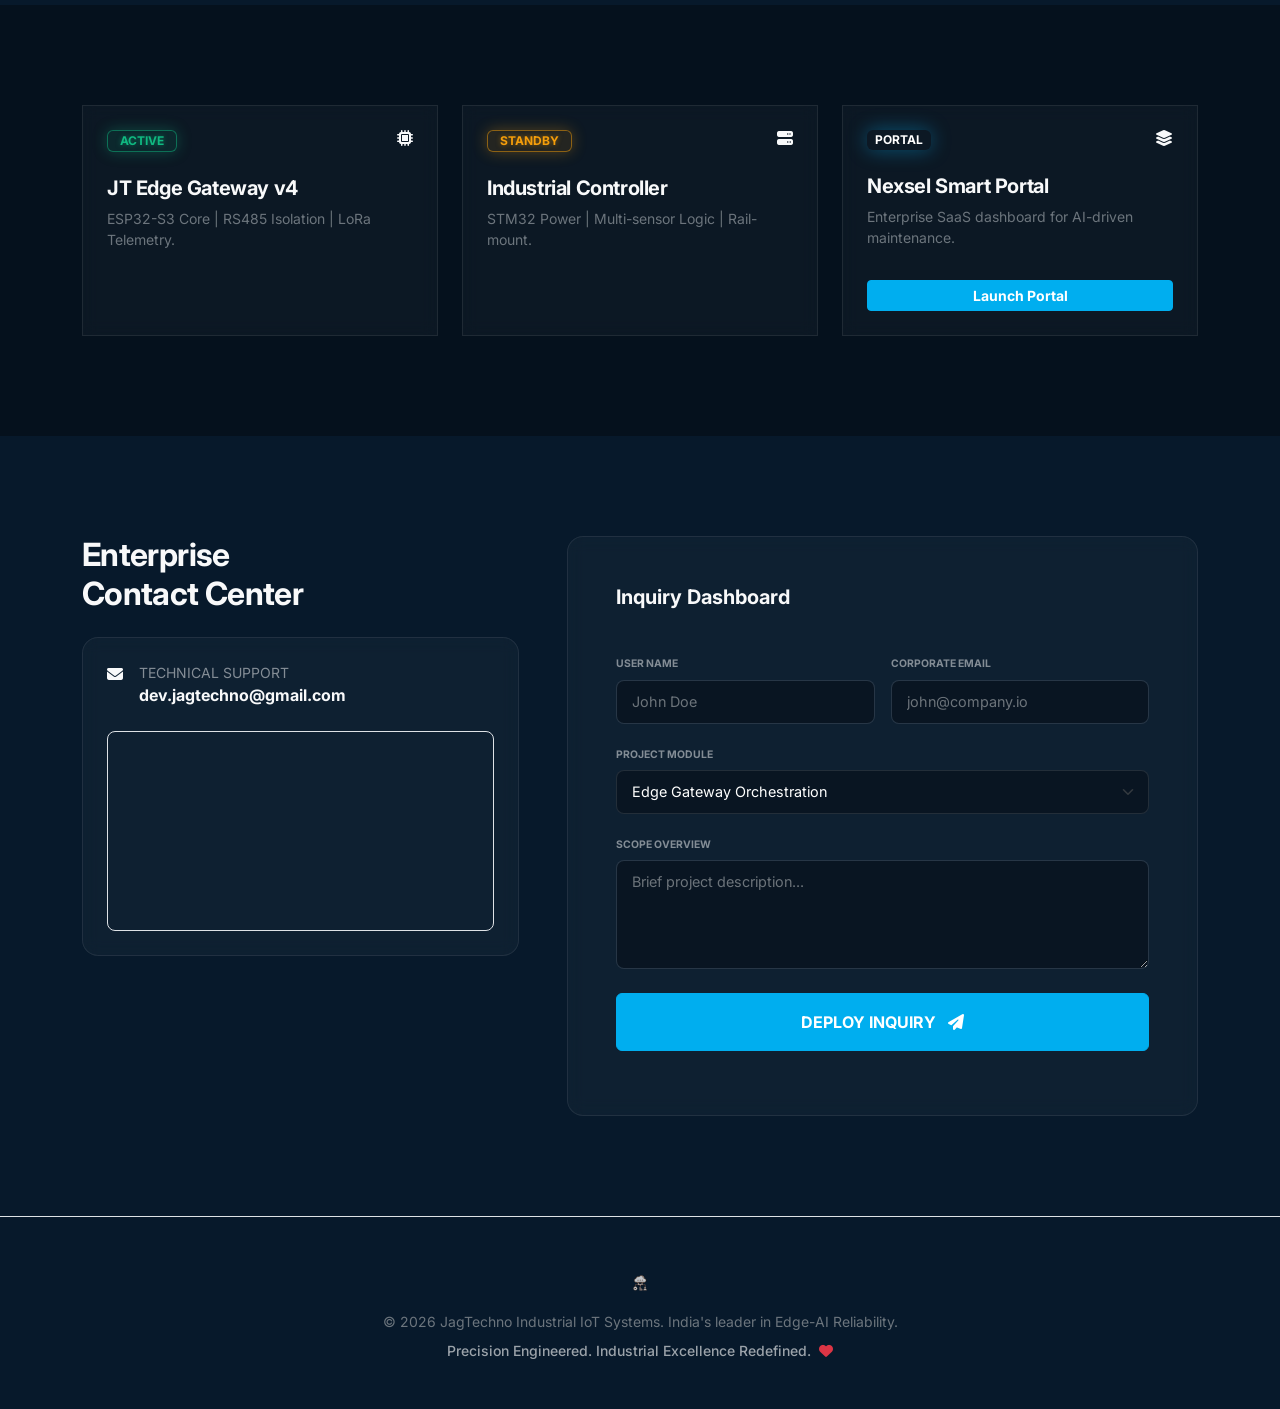
==== commit a0b25283: "resolved minor bug" ====
--- a/index.html
+++ b/index.html
@@ -308,7 +308,7 @@
                         </div>
                     </div>
                     <div class="col-lg-7">
-                        <form class="glass-card p-4 p-md-5 rounded-4" action="submit_form.php" method="POST">
+                        <form id="contactForm" class="glass-card p-4 p-md-5 rounded-4" action="submit_form.php" method="POST">
                             <fieldset>
                                 <legend class="h5 fw-bold mb-4">Inquiry Dashboard</legend>
                                 <div class="row g-3">
@@ -335,6 +335,7 @@
                                     <div class="col-12">
                                         <button type="submit" class="btn btn-accent w-100 py-3 fw-bold mt-2 text-white">DEPLOY INQUIRY <i class="fas fa-paper-plane ms-2"></i></button>
                                     </div>
+                                    <div id="formFeedback" class="col-12"></div>
                                 </div>
                             </fieldset>
                         </form>
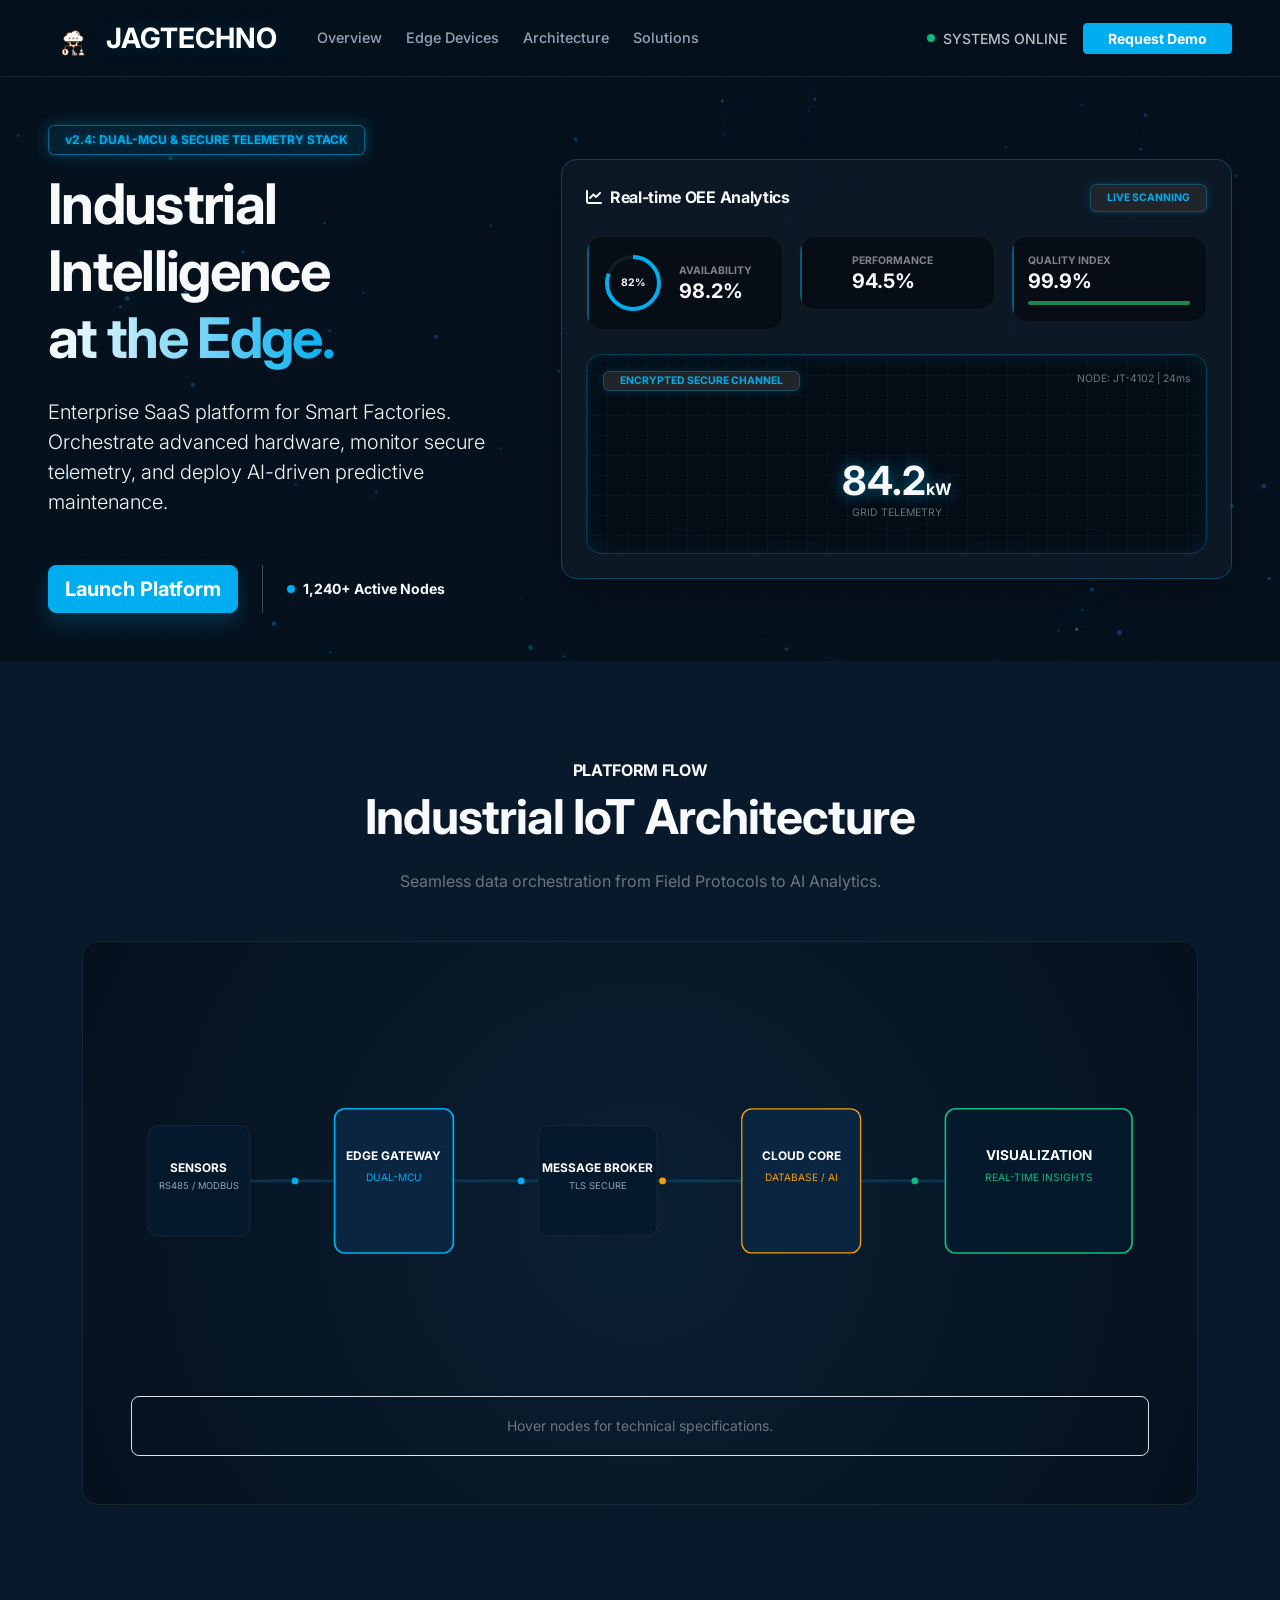
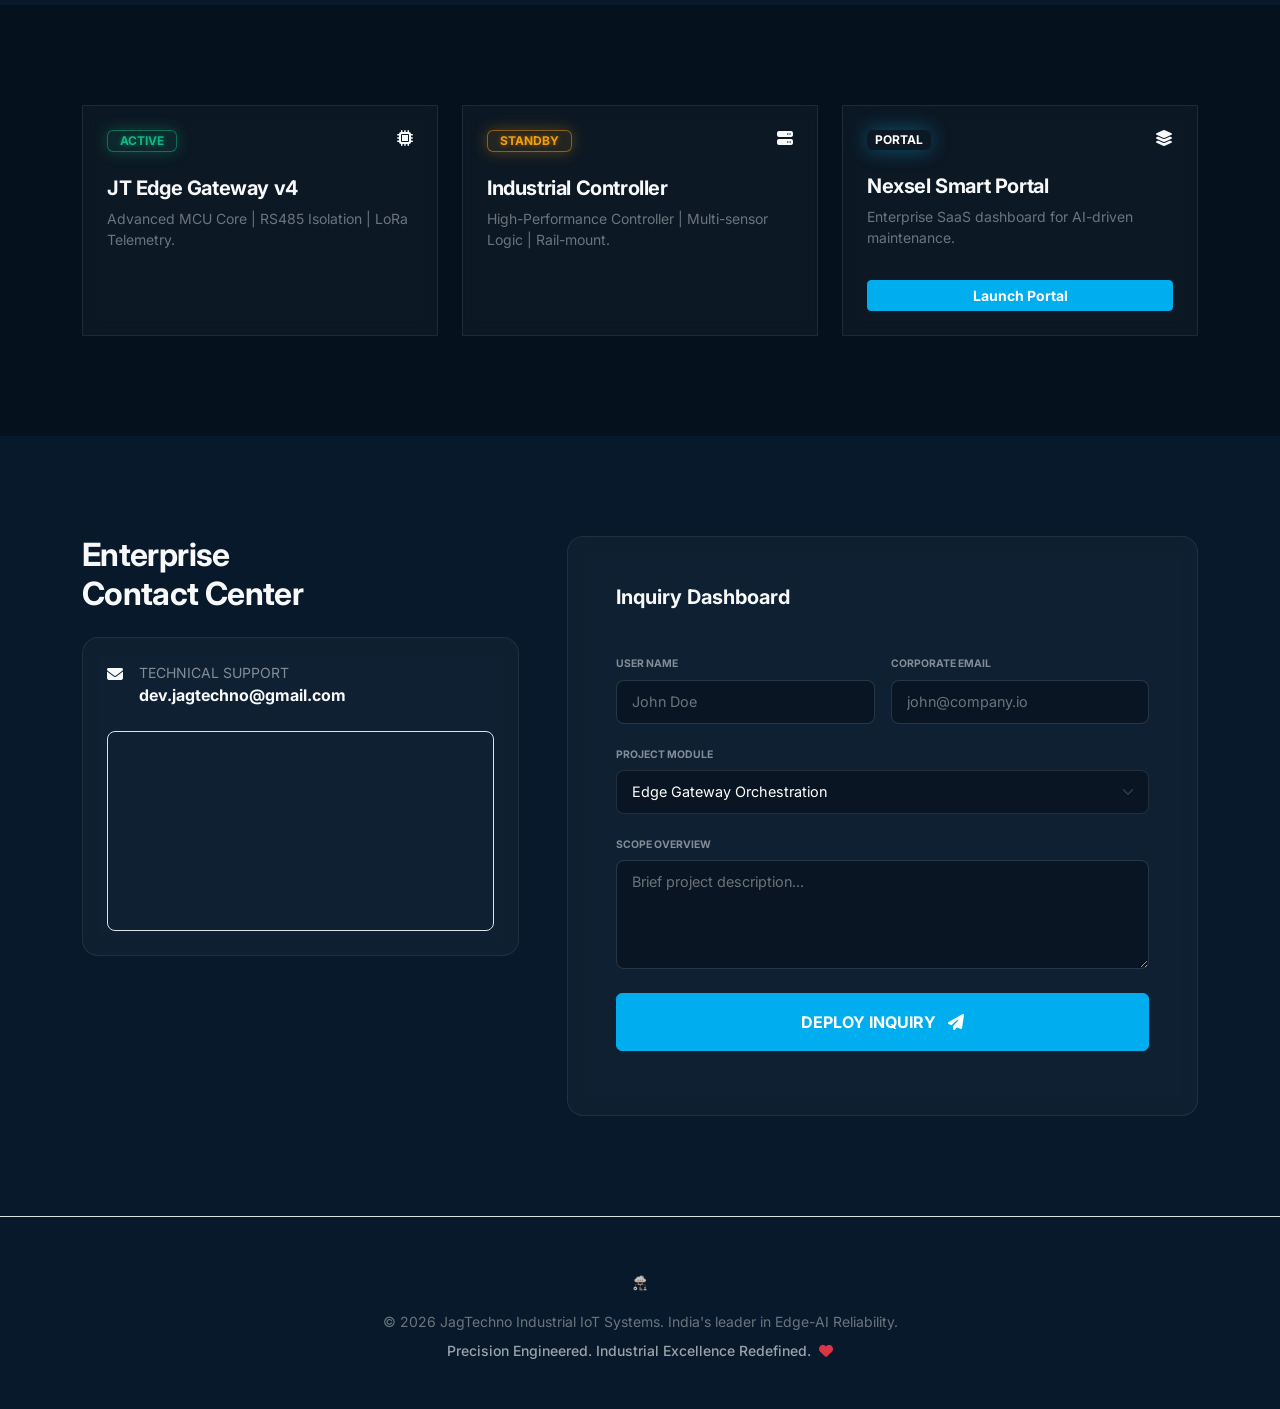
==== commit 540ce4aa: "updated tech stack" ====
--- a/index.html
+++ b/index.html
@@ -6,14 +6,14 @@
     <title>JagTechno | Industrial IoT, Edge Computing & Smart Factory Solutions</title>
     
     <!-- PRIMARY SEO -->
-    <meta name="description" content="JagTechno delivers high-end Industrial IoT, Edge Computing (ESP32/STM32), and AI-driven Predictive Maintenance for smart manufacturing. Secure MQTTS & TLS telemetry.">
-    <meta name="keywords" content="Industrial IoT, Edge Computing, ESP32 Industrial, STM32 Automation, Smart Manufacturing India, MQTT Telemetry, Predictive Maintenance SaaS, RS485 Modbus IoT">
+    <meta name="description" content="JagTechno delivers high-end Industrial IoT, Edge Computing (Advanced MCUs), and AI-driven Predictive Maintenance for smart manufacturing. Secure Telemetry & TLS telemetry.">
+    <meta name="keywords" content="Industrial IoT, Edge Computing, Industrial Controllers, Automation MCUs, Smart Manufacturing India, Secure Telemetry, Predictive Maintenance SaaS, RS485 Modbus IoT">
     <link rel="canonical" href="https://jagtechno.org/">
     <meta name="robots" content="index, follow">
 
     <!-- SOCIAL / OPEN GRAPH -->
     <meta property="og:title" content="JagTechno | Industrial IoT & Edge Automation Platform">
-    <meta property="og:description" content="Enterprise-grade Industrial IoT solutions powered by ESP32 and STM32. Deploy secure MQTT telemetry and AI analytics.">
+    <meta property="og:description" content="Enterprise-grade Industrial IoT solutions powered by advanced controllers. Deploy secure telemetry and AI analytics.">
     <meta property="og:url" content="https://jagtechno.org/">
     <meta property="og:site_name" content="JagTechno">
     <meta property="og:type" content="website">
@@ -32,7 +32,7 @@
       "name": "JagTechno",
       "url": "https://jagtechno.org",
       "logo": "https://jagtechno.org/JagTechno_Logo.svg",
-      "description": "Industrial IoT & Edge Computing Solutions provider specializing in ESP32 and STM32 hardware and secure telemetry platforms.",
+      "description": "Industrial IoT & Edge Computing Solutions provider specializing in advanced hardware and secure telemetry platforms.",
       "address": {
         "@type": "PostalAddress",
         "addressLocality": "Pune",
@@ -108,10 +108,10 @@
             <div class="container-fluid px-lg-5">
                 <div class="row g-5 align-items-center">
                     <div class="col-lg-5">
-                        <div class="badge bg-accent-soft text-accent mb-3 border border-accent-soft px-3 py-2">v2.4: DUAL-MCU & SECURE MQTTS STACK</div>
+                        <div class="badge bg-accent-soft text-accent mb-3 border border-accent-soft px-3 py-2">v2.4: DUAL-MCU & SECURE TELEMETRY STACK</div>
                         <h1 class="display-4 mb-4">Industrial Intelligence <br><span class="text-gradient">at the Edge.</span></h1>
                         <p class="lead text-secondary-light mb-5">
-                            Enterprise SaaS platform for Smart Factories. Orchestrate ESP32 & STM32 hardware, monitor secure MQTT telemetry, and deploy AI-driven predictive maintenance.
+                            Enterprise SaaS platform for Smart Factories. Orchestrate advanced hardware, monitor secure telemetry, and deploy AI-driven predictive maintenance.
                         </p>
                         <div class="d-flex flex-wrap gap-3">
                             <a href="https://jt-iot.jagtechno.org" target="_blank" rel="noopener" class="btn btn-accent btn-lg shadow-accent">Launch Platform</a>
@@ -176,7 +176,7 @@
                                 <div class="telemetry-grid"></div>
                                 <div class="position-absolute top-0 start-0 w-100 h-100 p-3 d-flex flex-column justify-content-between z-2">
                                     <div class="d-flex justify-content-between align-items-start">
-                                        <div class="badge bg-dark border border-accent-dim text-accent fs-xxs px-3">ENCRYPTED MQTTS CHANNEL</div>
+                                        <div class="badge bg-dark border border-accent-dim text-accent fs-xxs px-3">ENCRYPTED SECURE CHANNEL</div>
                                         <div class="fs-xxs text-secondary">NODE: JT-4102 | 24ms</div>
                                     </div>
                                     <div class="text-center">
@@ -223,17 +223,17 @@
                         <g class="arch-node" data-target="edge" tabindex="0">
                             <rect x="240" y="140" width="140" height="170" rx="12" fill="#0A2540" stroke="#00AEEF" stroke-width="2" />
                             <text x="310" y="200" text-anchor="middle" fill="#fff" font-size="14" font-weight="bold">EDGE GATEWAY</text>
-                            <text x="310" y="225" text-anchor="middle" fill="#00AEEF" font-size="12">ESP32 + STM32</text>
-                        </g>
-                        <g class="arch-node" data-target="mqtt" tabindex="0">
+                            <text x="310" y="225" text-anchor="middle" fill="#00AEEF" font-size="12">DUAL-MCU</text>
+                        </g>
+                        <g class="arch-node" data-target="telemetry" tabindex="0">
                             <rect x="480" y="160" width="140" height="130" rx="12" fill="#05192d" stroke="#1e293b" />
-                            <text x="550" y="215" text-anchor="middle" fill="#fff" font-size="14" font-weight="bold">MQTT BROKER</text>
+                            <text x="550" y="215" text-anchor="middle" fill="#fff" font-size="14" font-weight="bold">MESSAGE BROKER</text>
                             <text x="550" y="235" text-anchor="middle" fill="#94a3b8" font-size="11">TLS SECURE</text>
                         </g>
                         <g class="arch-node" data-target="cloud" tabindex="0">
                             <rect x="720" y="140" width="140" height="170" rx="12" fill="#0A2540" stroke="#F59E0B" stroke-width="1.5" />
                             <text x="790" y="200" text-anchor="middle" fill="#fff" font-size="14" font-weight="bold">CLOUD CORE</text>
-                            <text x="790" y="225" text-anchor="middle" fill="#F59E0B" font-size="12">MARIADB / AI</text>
+                            <text x="790" y="225" text-anchor="middle" fill="#F59E0B" font-size="12">DATABASE / AI</text>
                         </g>
                         <g class="arch-node" data-target="solution" tabindex="0">
                             <rect x="960" y="140" width="220" height="170" rx="12" fill="#05192d" stroke="#10B981" stroke-width="2" />
@@ -259,7 +259,7 @@
                                 <i class="fas fa-microchip text-accent" aria-hidden="true"></i>
                             </header>
                             <h3 class="h5 fw-bold">JT Edge Gateway v4</h3>
-                            <p class="text-secondary small">ESP32-S3 Core | RS485 Isolation | LoRa Telemetry.</p>
+                            <p class="text-secondary small">Advanced MCU Core | RS485 Isolation | LoRa Telemetry.</p>
                         </article>
                     </div>
                     <div class="col-lg-4">
@@ -269,7 +269,7 @@
                                 <i class="fas fa-server text-highlight" aria-hidden="true"></i>
                             </header>
                             <h3 class="h5 fw-bold">Industrial Controller</h3>
-                            <p class="text-secondary small">STM32 Power | Multi-sensor Logic | Rail-mount.</p>
+                            <p class="text-secondary small">High-Performance Controller | Multi-sensor Logic | Rail-mount.</p>
                         </article>
                     </div>
                     <div class="col-lg-4">
@@ -325,7 +325,7 @@
                                         <select id="subject" name="subject" class="form-select">
                                             <option>Edge Gateway Orchestration</option>
                                             <option>AI Maintenance Engine</option>
-                                            <option>Custom STM32 Development</option>
+                                            <option>Custom MCU Development</option>
                                         </select>
                                     </div>
                                     <div class="col-12">
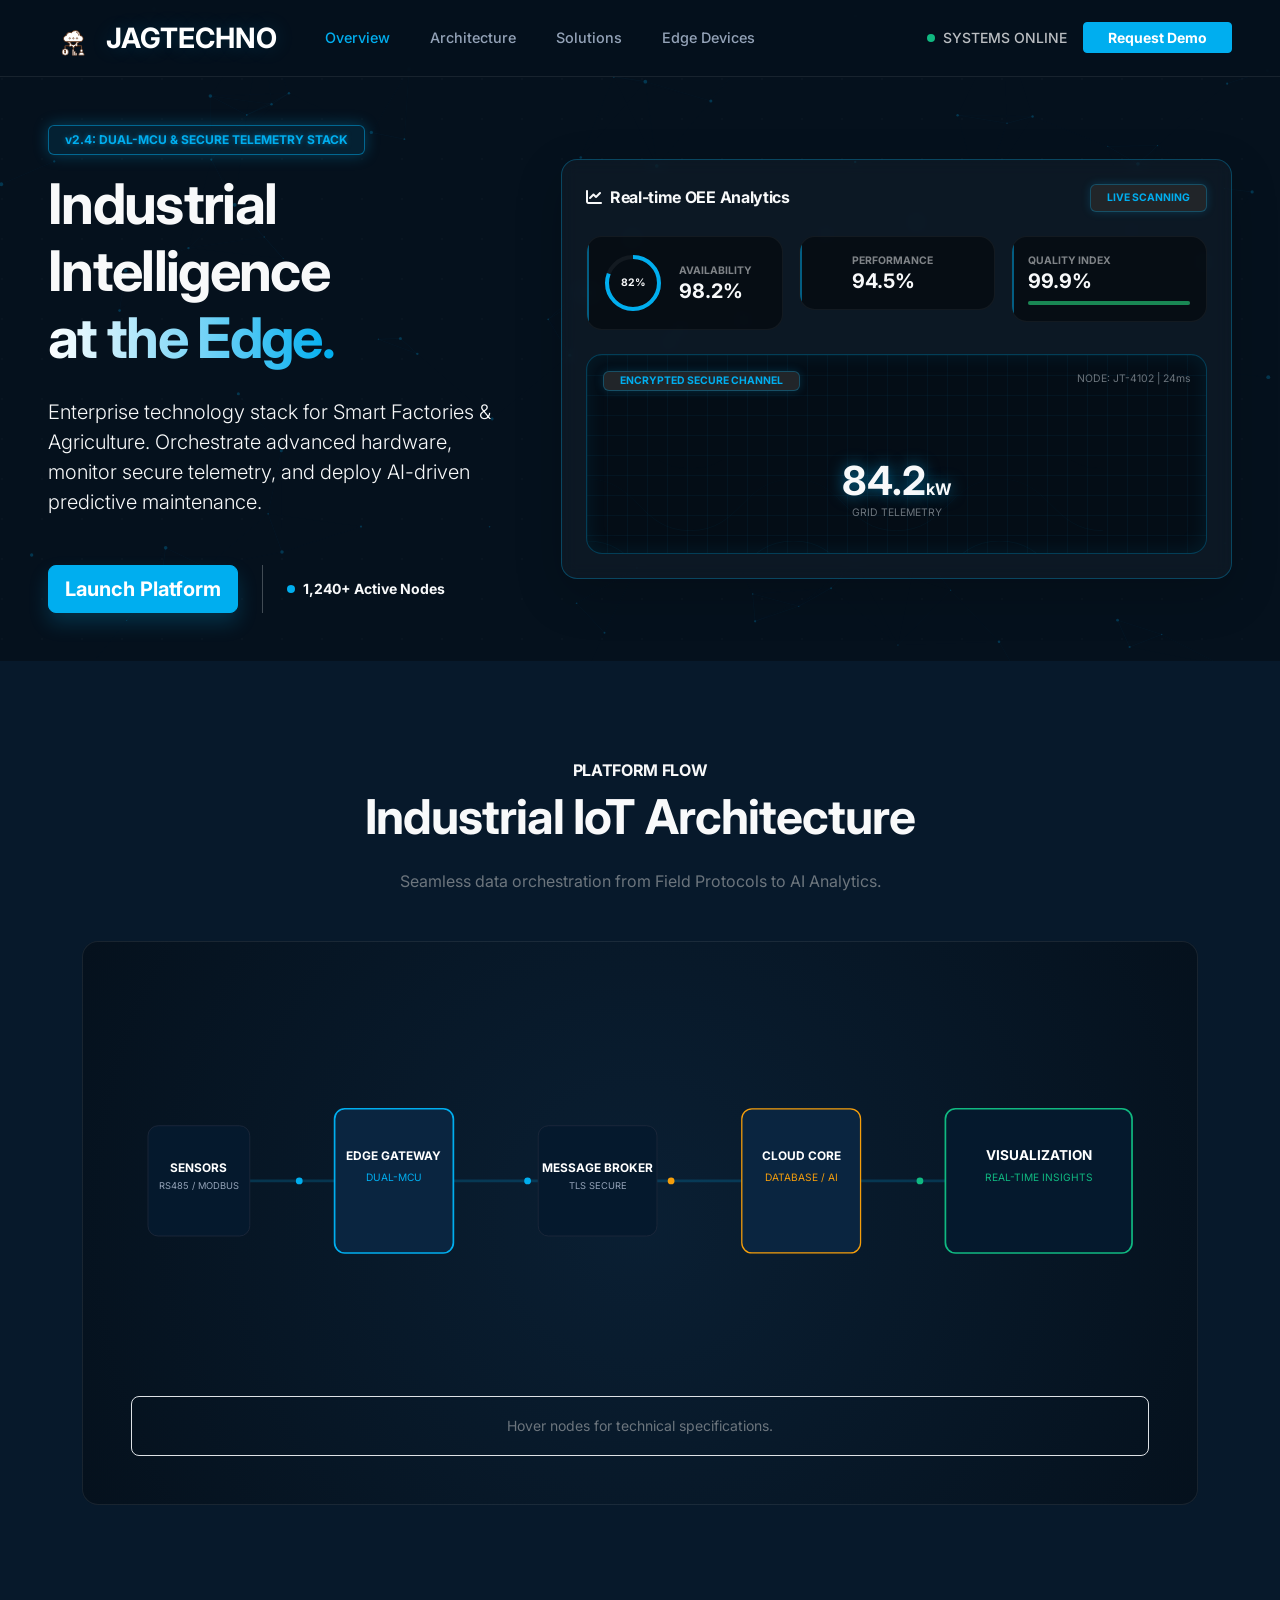
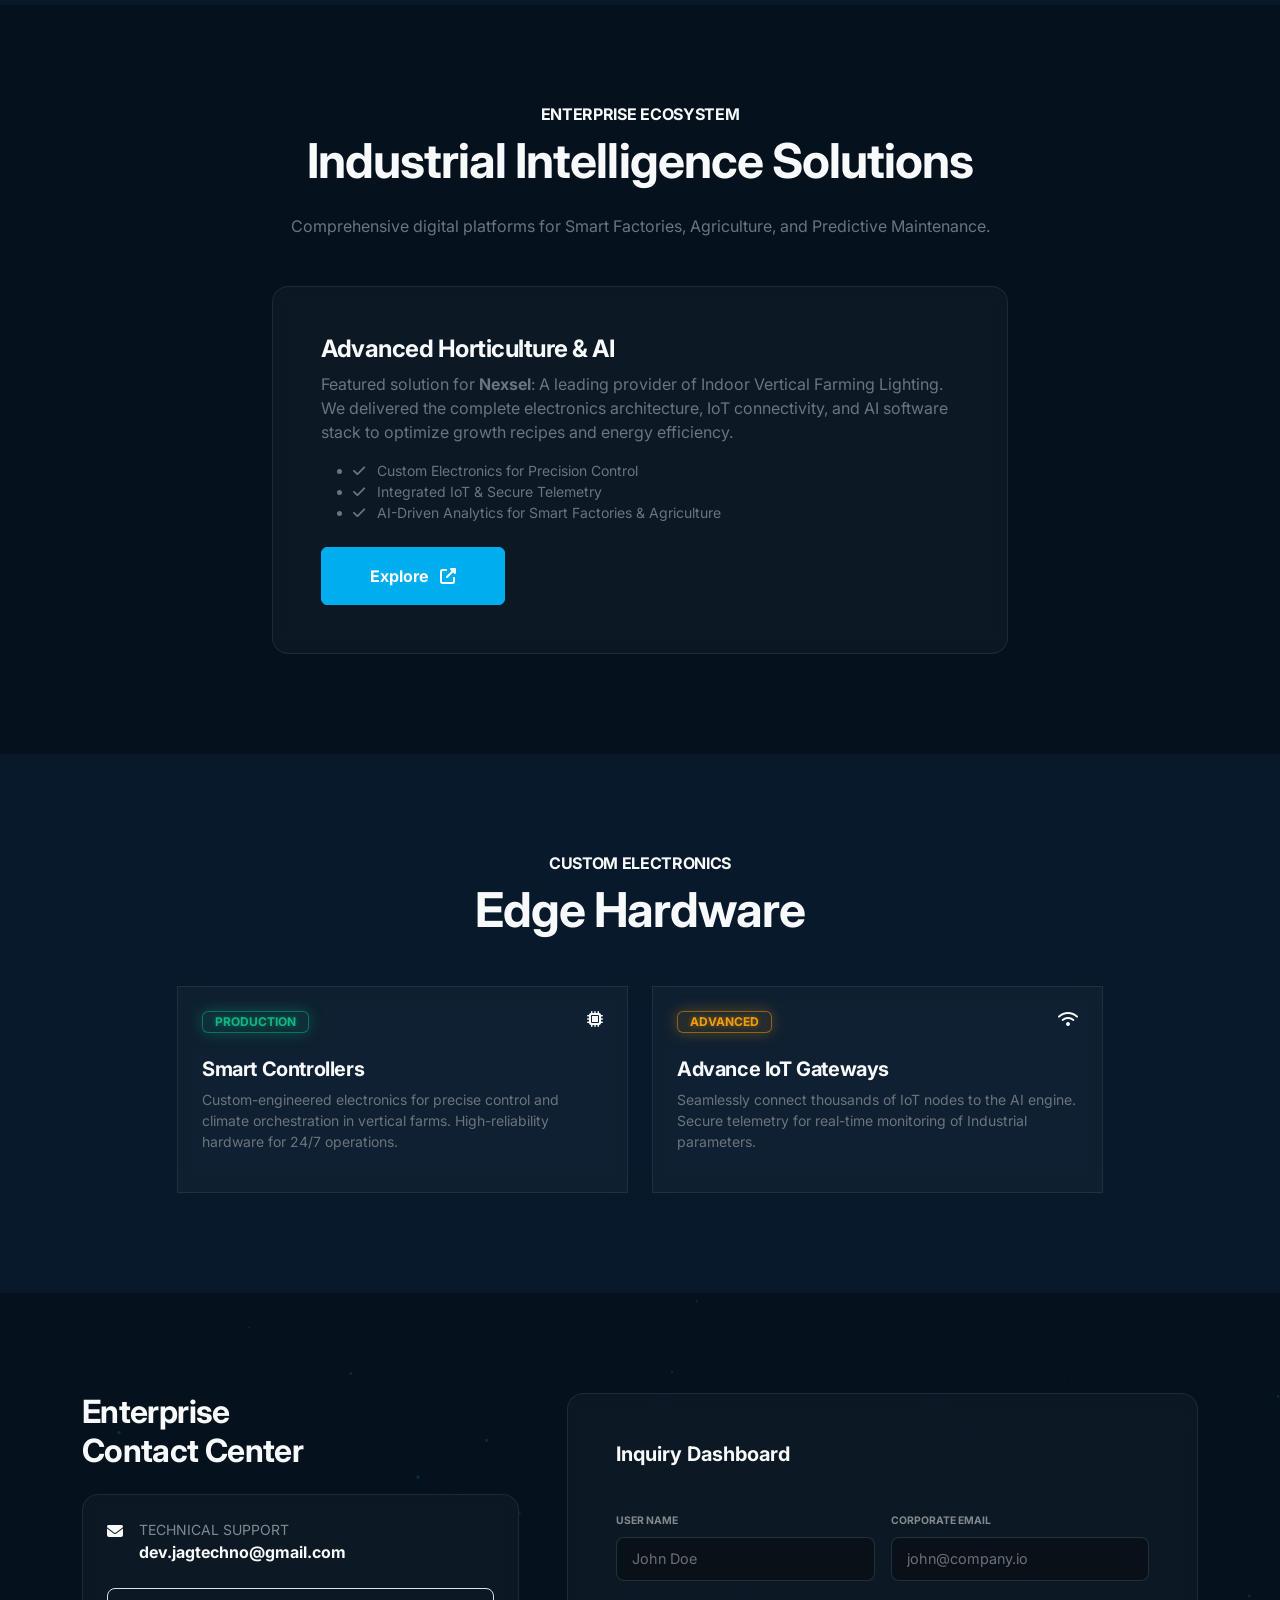
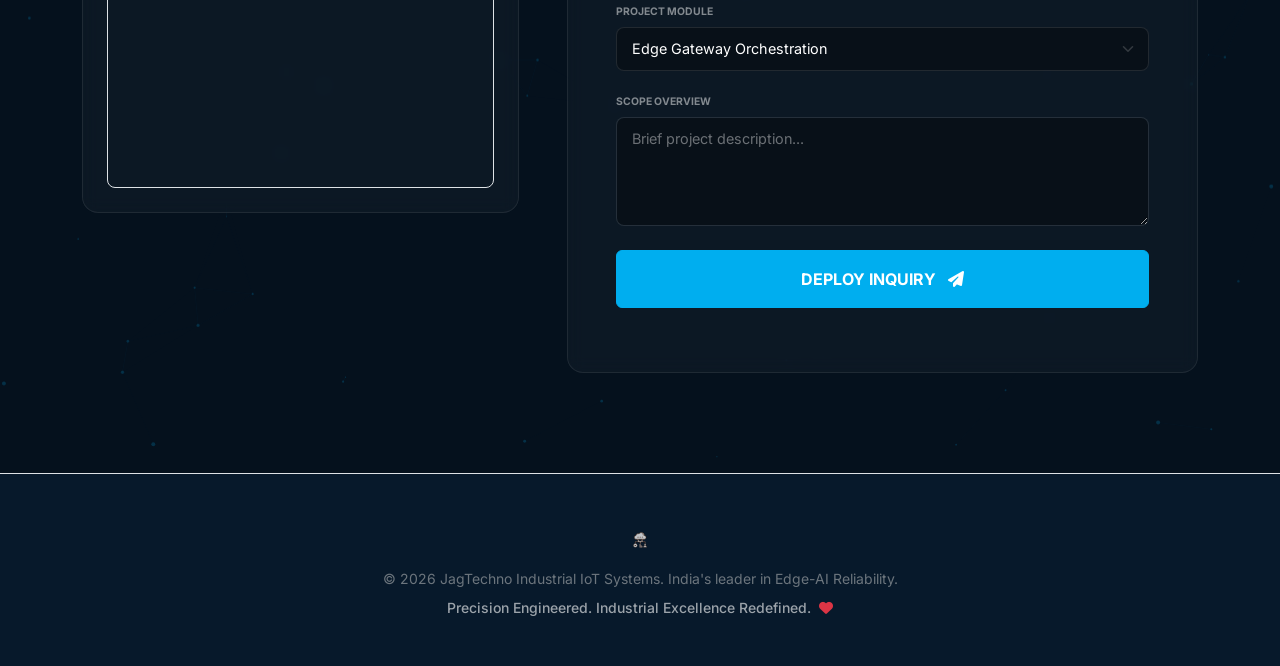
==== commit 723e5171: "updated tech stack" ====
--- a/index.html
+++ b/index.html
@@ -75,7 +75,7 @@
     <canvas id="heroCanvas" aria-hidden="true"></canvas>
 
     <!-- Header / Navigation -->
-    <nav class="navbar navbar-expand-lg sticky-top" aria-label="Main Navigation">
+    <nav class="navbar navbar-expand-lg sticky-top navbar-dark" aria-label="Main Navigation">
         <div class="container-fluid px-lg-5">
             <a class="navbar-brand d-flex align-items-center" href="/">
                 <img src="JagTechno_Logo.svg" alt="JagTechno Logo" height="50" width="50" class="me-2" loading="eager">
@@ -85,11 +85,11 @@
                 <span class="navbar-toggler-icon"></span>
             </button>
             <div class="collapse navbar-collapse" id="navbarNav">
-                <div class="d-none d-lg-flex ms-4 gap-4 nav-dashboard-links">
-                    <a href="#overview" class="active">Overview</a>
-                    <a href="#hardware">Edge Devices</a>
-                    <a href="#architecture">Architecture</a>
-                    <a href="#solutions">Solutions</a>
+                <div class="navbar-nav ms-lg-4 gap-2 gap-lg-4 nav-dashboard-links">
+                    <a href="#overview" class="nav-link active">Overview</a>
+                    <a href="#architecture" class="nav-link">Architecture</a>
+                    <a href="#solutions" class="nav-link">Solutions</a>
+		    <a href="#hardware" class="nav-link">Edge Devices</a>
                 </div>
                 <div class="ms-auto d-flex align-items-center gap-3">
                     <div class="status-badge d-none d-md-flex align-items-center" role="status">
@@ -111,7 +111,7 @@
                         <div class="badge bg-accent-soft text-accent mb-3 border border-accent-soft px-3 py-2">v2.4: DUAL-MCU & SECURE TELEMETRY STACK</div>
                         <h1 class="display-4 mb-4">Industrial Intelligence <br><span class="text-gradient">at the Edge.</span></h1>
                         <p class="lead text-secondary-light mb-5">
-                            Enterprise SaaS platform for Smart Factories. Orchestrate advanced hardware, monitor secure telemetry, and deploy AI-driven predictive maintenance.
+                            Enterprise technology stack for Smart Factories & Agriculture. Orchestrate advanced hardware, monitor secure telemetry, and deploy AI-driven predictive maintenance.
                         </p>
                         <div class="d-flex flex-wrap gap-3">
                             <a href="https://jt-iot.jagtechno.org" target="_blank" rel="noopener" class="btn btn-accent btn-lg shadow-accent">Launch Platform</a>
@@ -248,48 +248,73 @@
             </div>
         </section>
 
+        <!-- Solutions Layer -->
+        <section id="solutions" class="py-100">
+            <div class="container text-center mb-5">
+                <h6 class="text-accent fw-bold text-uppercase tracking-widest">Enterprise Ecosystem</h6>
+                <h2 class="display-5 fw-bold mb-4">Industrial Intelligence Solutions</h2>
+                <p class="text-secondary">Comprehensive digital platforms for Smart Factories, Agriculture, and Predictive Maintenance.</p>
+            </div>
+            <div class="container">
+                <div class="row justify-content-center">
+                    <div class="col-lg-8">
+                        <article class="device-card glass-card p-4 p-md-5 border-accent rounded-4">
+                           <!-- <header class="d-flex justify-content-between mb-4">
+                                <span class="badge bg-accent text-white">CASE STUDY: NEXSEL</span>
+                                <i class="fas fa-leaf text-accent fa-2x" aria-hidden="true"></i>
+			   </header>-->
+                            <h3 class="h4 fw-bold">Advanced Horticulture & AI</h3>
+                            <p class="text-secondary">Featured solution for <strong>Nexsel</strong>: A leading provider of Indoor Vertical Farming Lighting. We delivered the complete electronics architecture, IoT connectivity, and AI software stack to optimize growth recipes and energy efficiency.</p>
+                            <ul class="text-secondary small mb-4">
+                                <li><i class="fas fa-check text-accent me-2"></i> Custom Electronics for Precision Control</li>
+                                <li><i class="fas fa-check text-accent me-2"></i> Integrated IoT & Secure Telemetry</li>
+                                <li><i class="fas fa-check text-accent me-2"></i> AI-Driven Analytics for Smart Factories & Agriculture</li>
+                            </ul>
+                            <a href="https://nexsel.jagtechno.org" target="_blank" rel="noopener" class="btn btn-accent px-5 py-3 text-white-bold">Explore <i class="fas fa-external-link-alt ms-2"></i></a>
+                        </article>
+                    </div>
+                </div>
+            </div>
+        </section>
+
         <!-- Devices & Hardware -->
-        <section id="hardware" class="py-100">
+        <section id="hardware" class="py-100 bg-dark-alt">
+            <div class="container text-center mb-5">
+                <h6 class="text-accent fw-bold text-uppercase tracking-widest">Custom Electronics</h6>
+                <h2 class="display-5 fw-bold mb-4">Edge Hardware</h2>
+            </div>
             <div class="container">
-                <div class="row g-4">
-                    <div class="col-lg-4">
+                <div class="row g-4 justify-content-center">
+                    <div class="col-lg-5">
                         <article class="device-card glass-card p-4 h-100">
                             <header class="d-flex justify-content-between mb-4">
-                                <span class="badge bg-success-soft">ACTIVE</span>
+                                <span class="badge bg-success-soft">PRODUCTION</span>
                                 <i class="fas fa-microchip text-accent" aria-hidden="true"></i>
                             </header>
-                            <h3 class="h5 fw-bold">JT Edge Gateway v4</h3>
-                            <p class="text-secondary small">Advanced MCU Core | RS485 Isolation | LoRa Telemetry.</p>
+                            <h3 class="h5 fw-bold">Smart Controllers</h3>
+                            <p class="text-secondary small">Custom-engineered electronics for precise control and climate orchestration in vertical farms. High-reliability hardware for 24/7 operations.</p>
                         </article>
                     </div>
-                    <div class="col-lg-4">
+                    <div class="col-lg-5">
                         <article class="device-card glass-card p-4 h-100">
                             <header class="d-flex justify-content-between mb-4">
-                                <span class="badge bg-warning-soft">STANDBY</span>
-                                <i class="fas fa-server text-highlight" aria-hidden="true"></i>
+                                <span class="badge bg-warning-soft">ADVANCED</span>
+                                <i class="fas fa-wifi text-highlight" aria-hidden="true"></i>
                             </header>
-                            <h3 class="h5 fw-bold">Industrial Controller</h3>
-                            <p class="text-secondary small">High-Performance Controller | Multi-sensor Logic | Rail-mount.</p>
+                            <h3 class="h5 fw-bold">Advance IoT Gateways</h3>
+                            <p class="text-secondary small">Seamlessly connect thousands of IoT nodes to the AI engine. Secure telemetry for real-time monitoring of Industrial parameters.</p>
                         </article>
                     </div>
-                    <div class="col-lg-4">
-                        <article class="device-card glass-card p-4 h-100 border-accent">
-                            <header class="d-flex justify-content-between mb-4">
-                                <span class="badge bg-accent text-white">PORTAL</span>
-                                <i class="fas fa-layer-group text-accent" aria-hidden="true"></i>
-                            </header>
-                            <h3 class="h5 fw-bold">Nexsel Smart Portal</h3>
-                            <p class="text-secondary small">Enterprise SaaS dashboard for AI-driven maintenance.</p>
-                            <a href="https://nexsel.jagtechno.org" target="_blank" rel="noopener" class="btn btn-sm btn-accent mt-3 w-100 text-white-bold">Launch Portal</a>
-                        </article>
-                    </div>
                 </div>
             </div>
         </section>
 
         <!-- Contact Section -->
-        <section id="contact" class="py-100 bg-dark-alt">
-            <div class="container">
+        <section id="contact" class="py-100 position-relative overflow-hidden">
+            <!-- Dedicated Particle Background for Contact Section -->
+            <canvas id="contactCanvas" class="position-absolute top-0 start-0 w-100 h-100" style="pointer-events: none; opacity: 0.5;"></canvas>
+            
+            <div class="container position-relative z-1">
                 <div class="row g-5">
                     <div class="col-lg-5">
                         <h2 class="fw-bold mb-4">Enterprise <br><span class="text-accent">Contact Center</span></h2>
--- a/styles.css
+++ b/styles.css
@@ -52,12 +52,37 @@
     backdrop-filter: blur(12px);
 }
 
-.nav-dashboard-links a {
+.nav-dashboard-links .nav-link {
     color: var(--text-secondary);
     text-decoration: none;
     font-size: 0.9rem;
     font-weight: 500;
     transition: color 0.3s;
+}
+
+.nav-dashboard-links .nav-link:hover,
+.nav-dashboard-links .nav-link.active {
+    color: var(--accent) !important;
+}
+
+/* Mobile Navbar Adjustments */
+@media (max-width: 991.98px) {
+    .navbar-collapse {
+        background: rgba(5, 17, 29, 0.98);
+        padding: 20px;
+        border-radius: 12px;
+        margin-top: 10px;
+        border: 1px solid var(--border-color);
+        box-shadow: 0 10px 30px rgba(0,0,0,0.5);
+    }
+    .nav-dashboard-links .nav-link {
+        color: #FFFFFF !important;
+        padding: 10px 0;
+        border-bottom: 1px solid rgba(255,255,255,0.05);
+    }
+    .nav-dashboard-links .nav-link:last-child {
+        border-bottom: none;
+    }
 }
 
 /* Enhanced Navbar Brand */
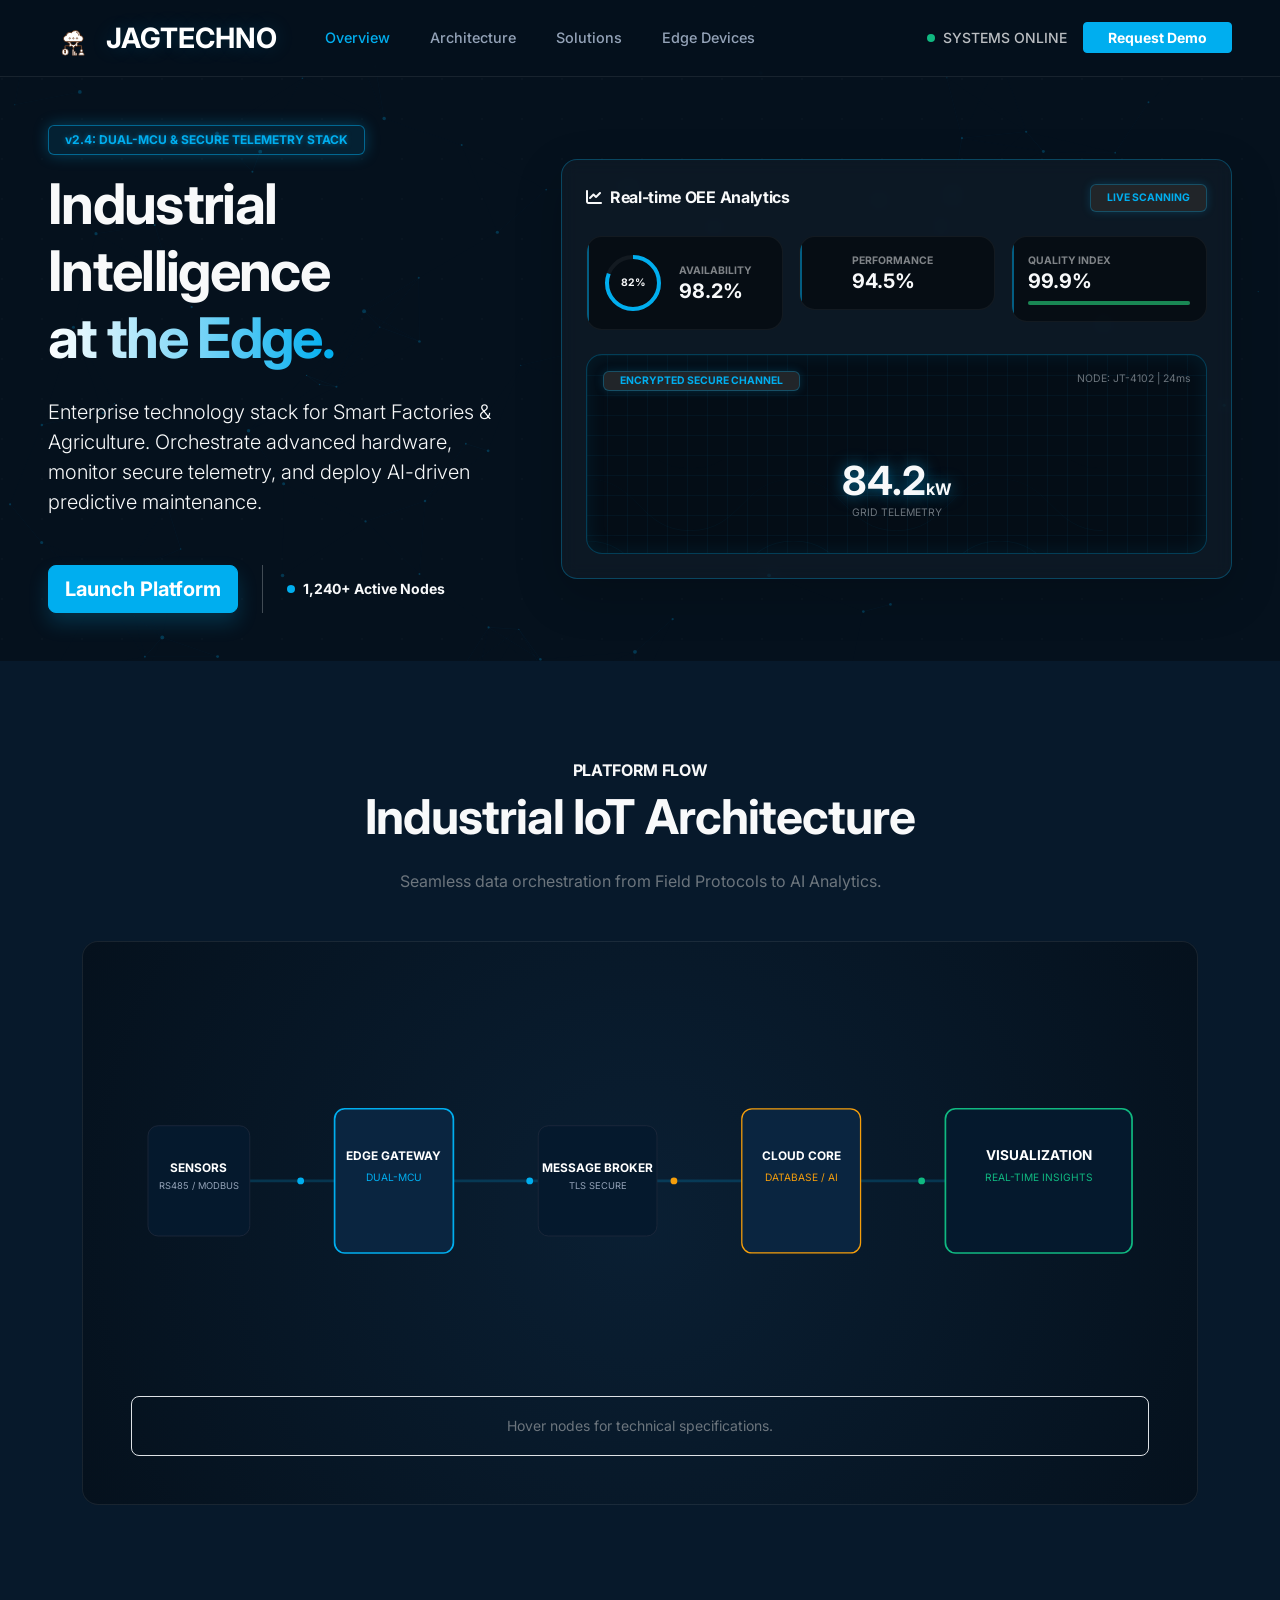
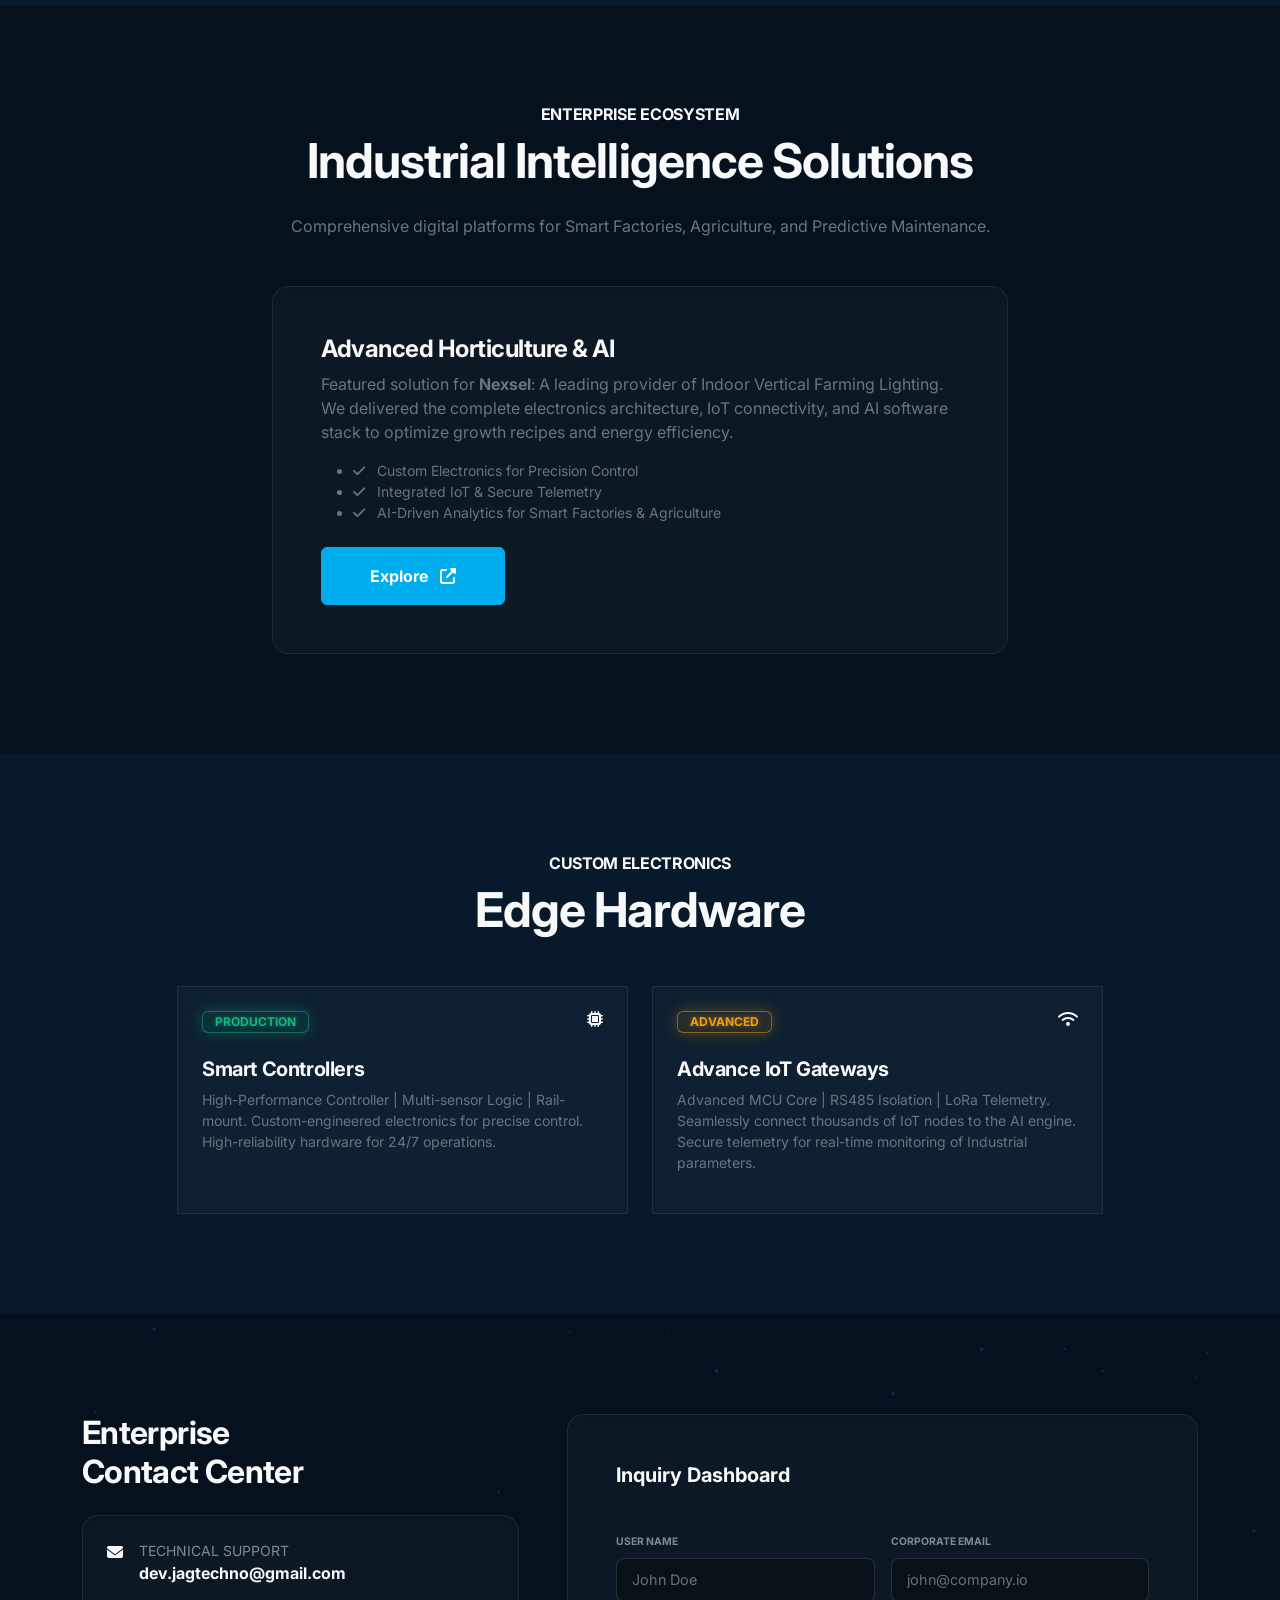
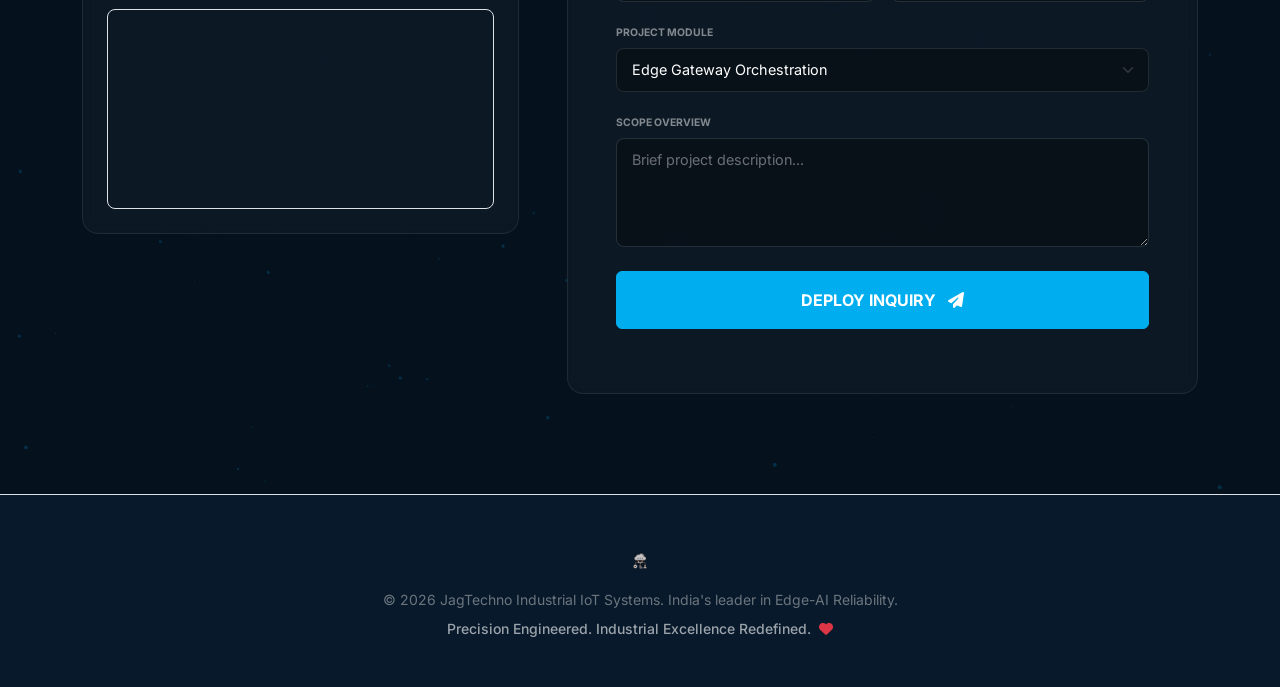
==== commit 3732f655: "updated tech hw" ====
--- a/index.html
+++ b/index.html
@@ -292,7 +292,7 @@
                                 <i class="fas fa-microchip text-accent" aria-hidden="true"></i>
                             </header>
                             <h3 class="h5 fw-bold">Smart Controllers</h3>
-                            <p class="text-secondary small">Custom-engineered electronics for precise control and climate orchestration in vertical farms. High-reliability hardware for 24/7 operations.</p>
+                            <p class="text-secondary small">High-Performance Controller | Multi-sensor Logic | Rail-mount. Custom-engineered electronics for precise control. High-reliability hardware for 24/7 operations.</p>
                         </article>
                     </div>
                     <div class="col-lg-5">
@@ -302,7 +302,7 @@
                                 <i class="fas fa-wifi text-highlight" aria-hidden="true"></i>
                             </header>
                             <h3 class="h5 fw-bold">Advance IoT Gateways</h3>
-                            <p class="text-secondary small">Seamlessly connect thousands of IoT nodes to the AI engine. Secure telemetry for real-time monitoring of Industrial parameters.</p>
+                            <p class="text-secondary small">Advanced MCU Core | RS485 Isolation | LoRa Telemetry. Seamlessly connect thousands of IoT nodes to the AI engine. Secure telemetry for real-time monitoring of Industrial parameters.</p>
                         </article>
                     </div>
                 </div>
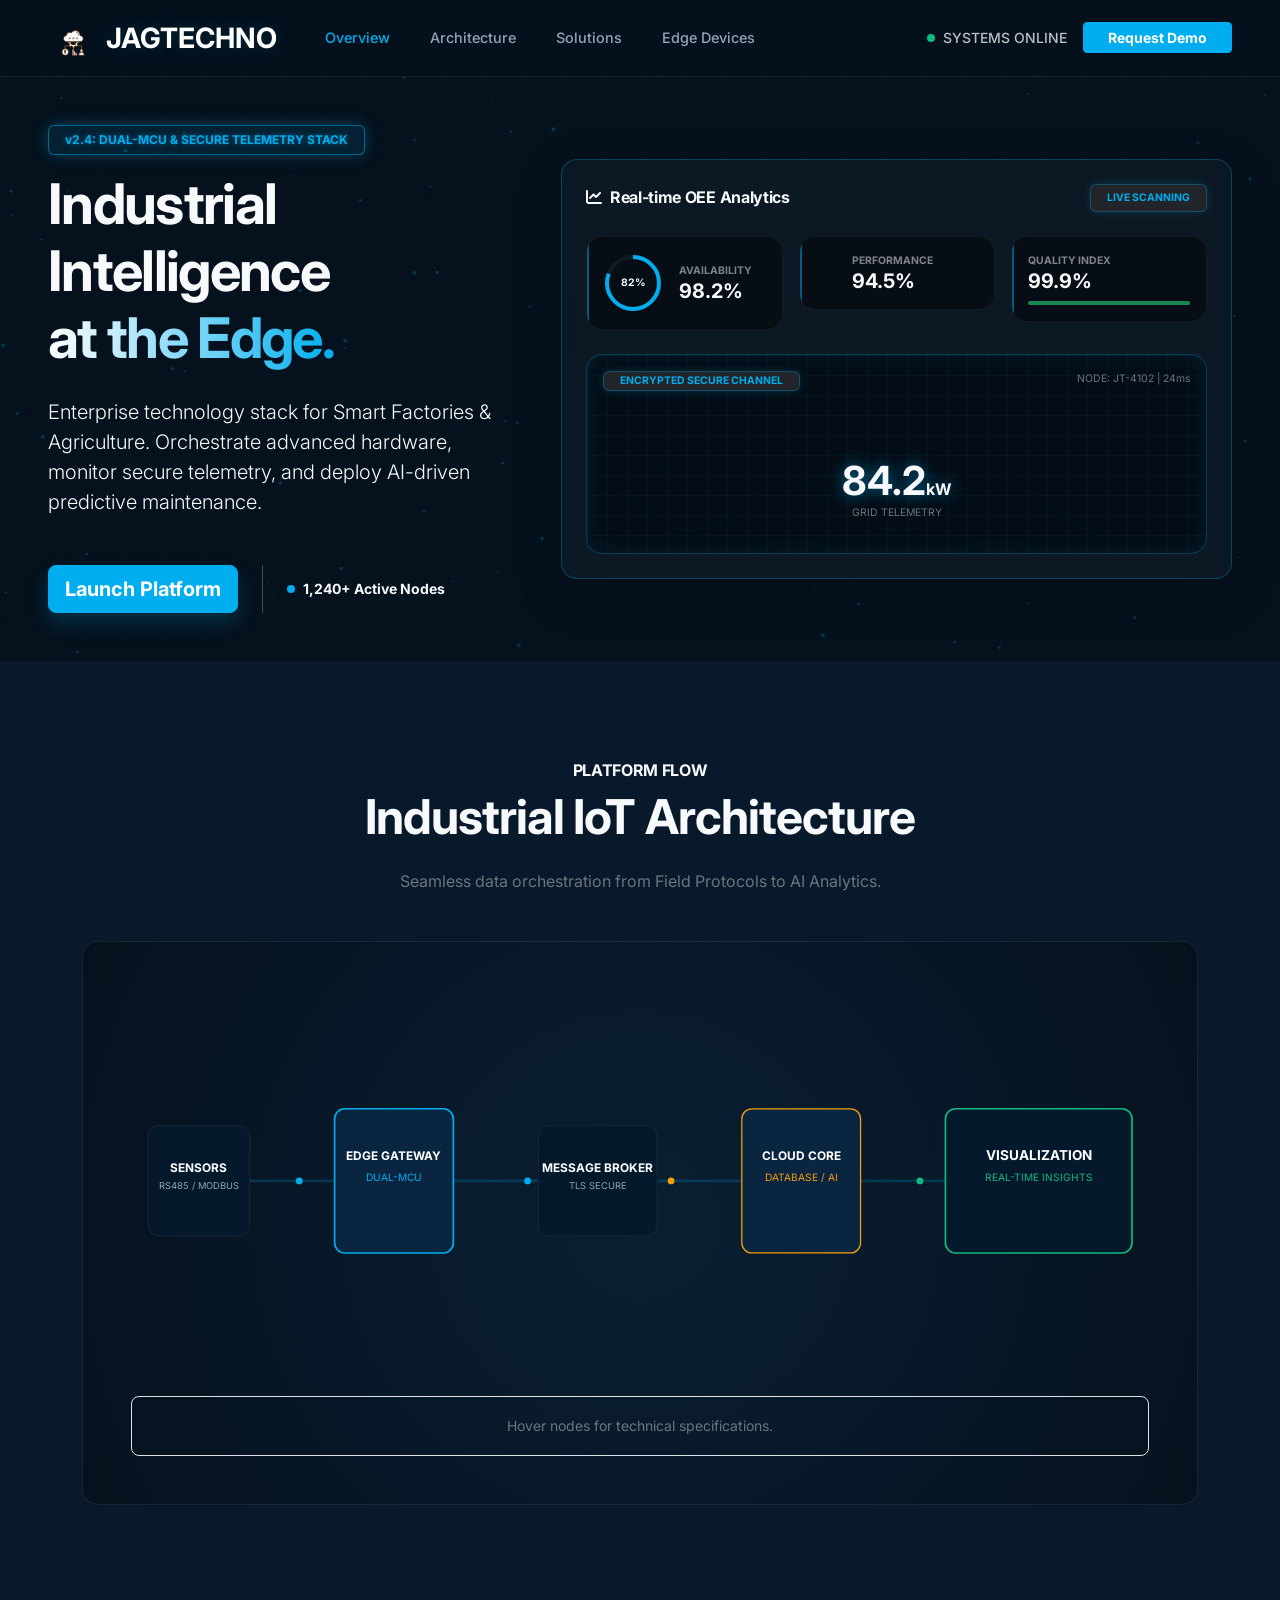
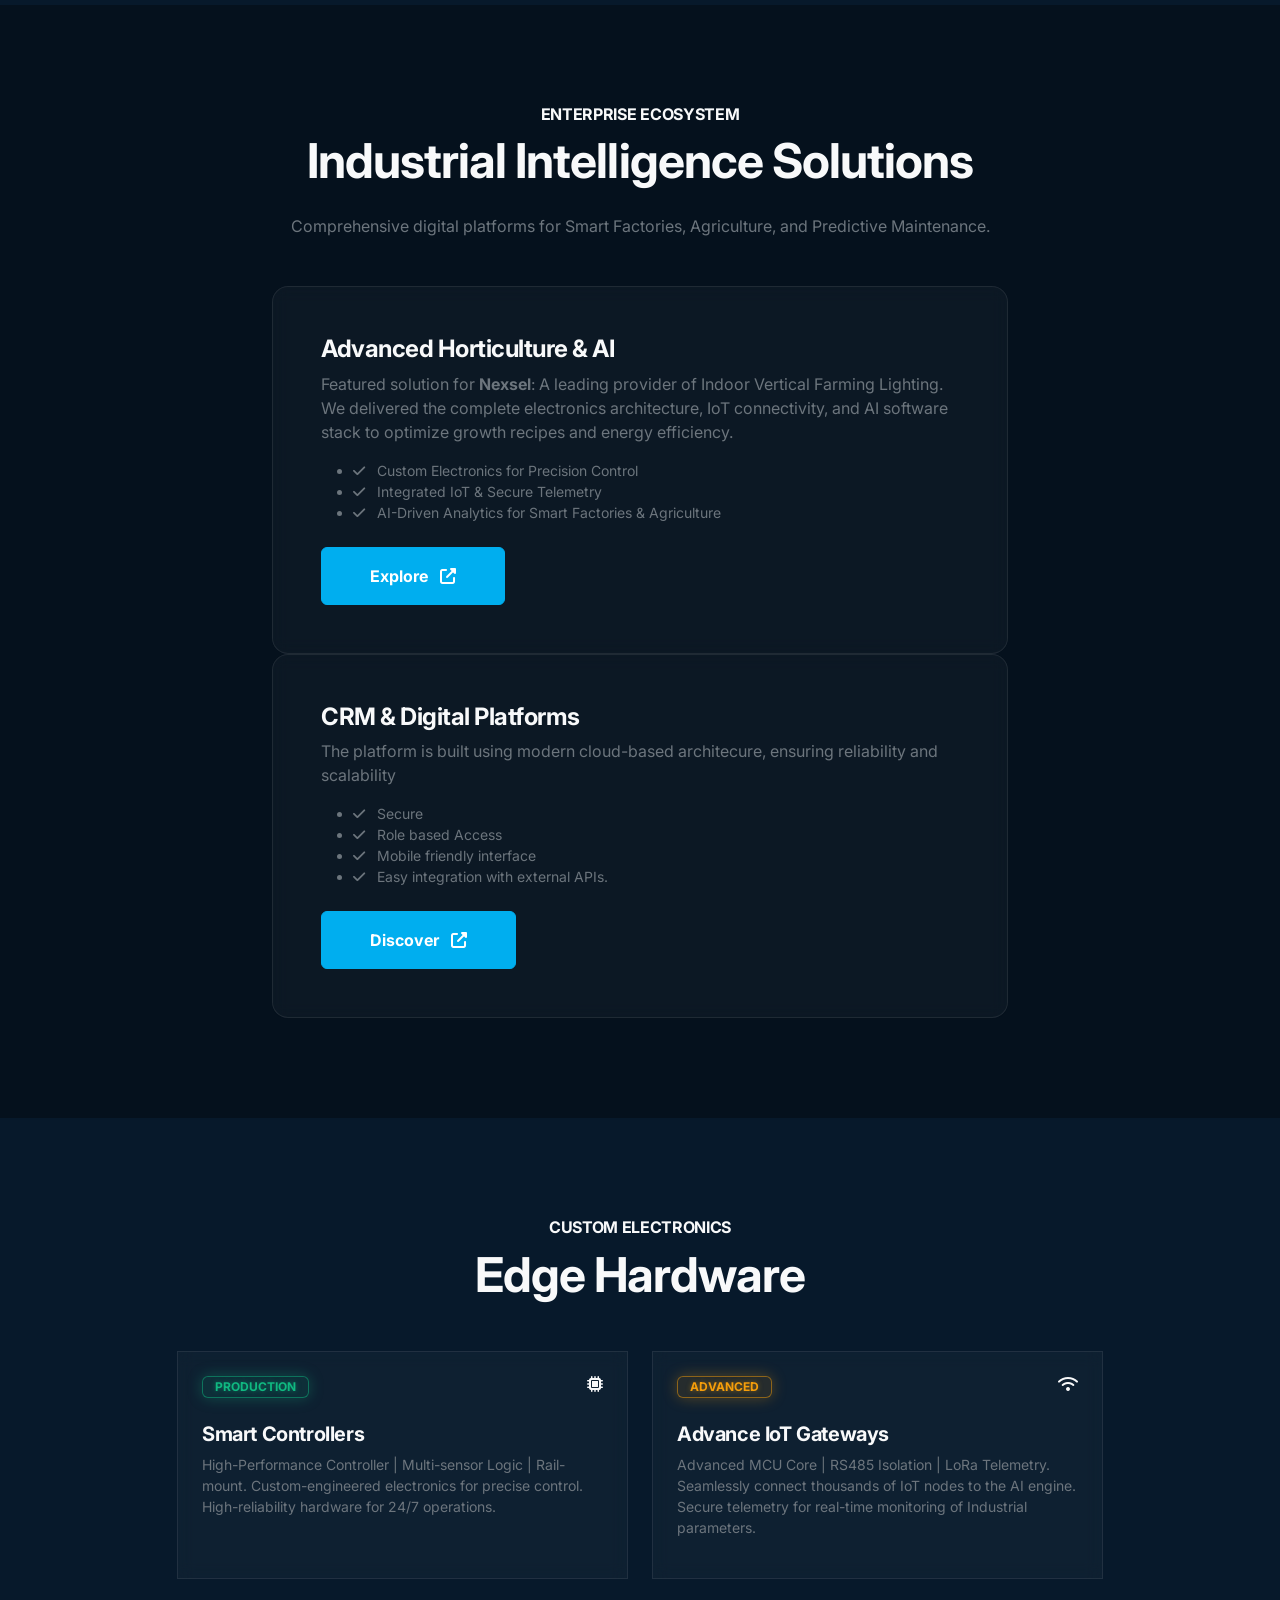
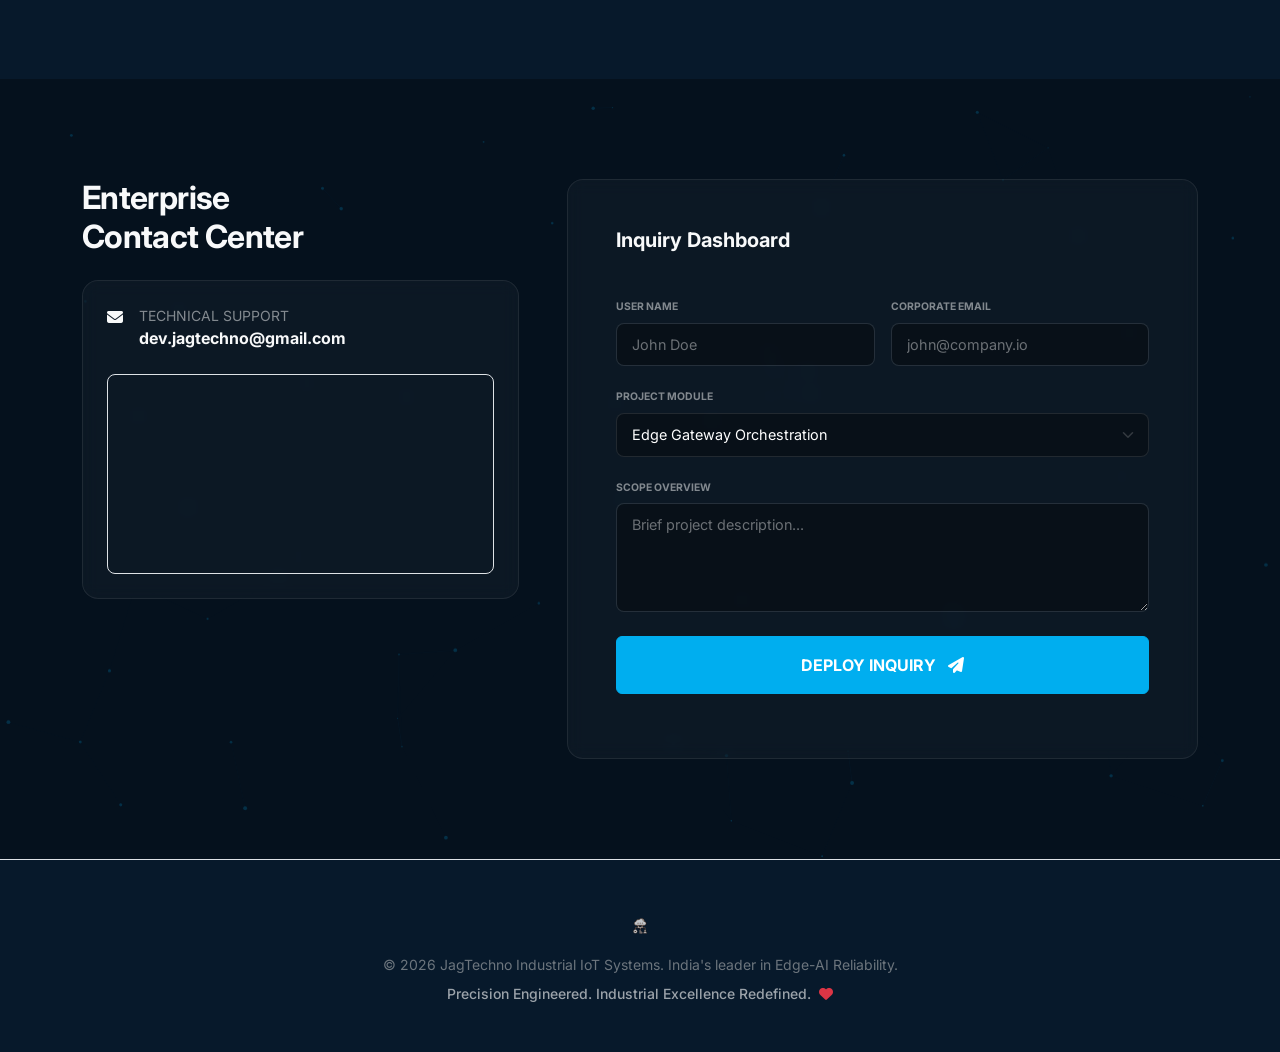
==== commit 8ad52df9: "added case study" ====
--- a/index.html
+++ b/index.html
@@ -275,6 +275,23 @@
                     </div>
                 </div>
             </div>
+	    <div class="container">
+                <div class="row justify-content-center">
+                    <div class="col-lg-8">
+                        <article class="device-card glass-card p-4 p-md-5 border-accent rounded-4">
+                            <h3 class="h4 fw-bold">CRM & Digital Platforms</h3>
+                            <p class="text-secondary">The platform is built using modern cloud-based architecure, ensuring reliability and scalability</p>
+                            <ul class="text-secondary small mb-4">
+                                <li><i class="fas fa-check text-accent me-2"></i> Secure</li>
+                                <li><i class="fas fa-check text-accent me-2"></i> Role based Access</li>
+                                <li><i class="fas fa-check text-accent me-2"></i> Mobile friendly interface</li>
+				<li><i class="fas fa-check text-accent me-2"></i> Easy integration with external APIs.</li>
+                            </ul>
+                            <a href="https://crm.fxprofitpoint.com" target="_blank" rel="noopener" class="btn btn-accent px-5 py-3 text-white-bold">Discover <i class="fas fa-external-link-alt ms-2"></i></a>
+                        </article>
+                    </div>
+                </div>
+            </div>
         </section>
 
         <!-- Devices & Hardware -->
